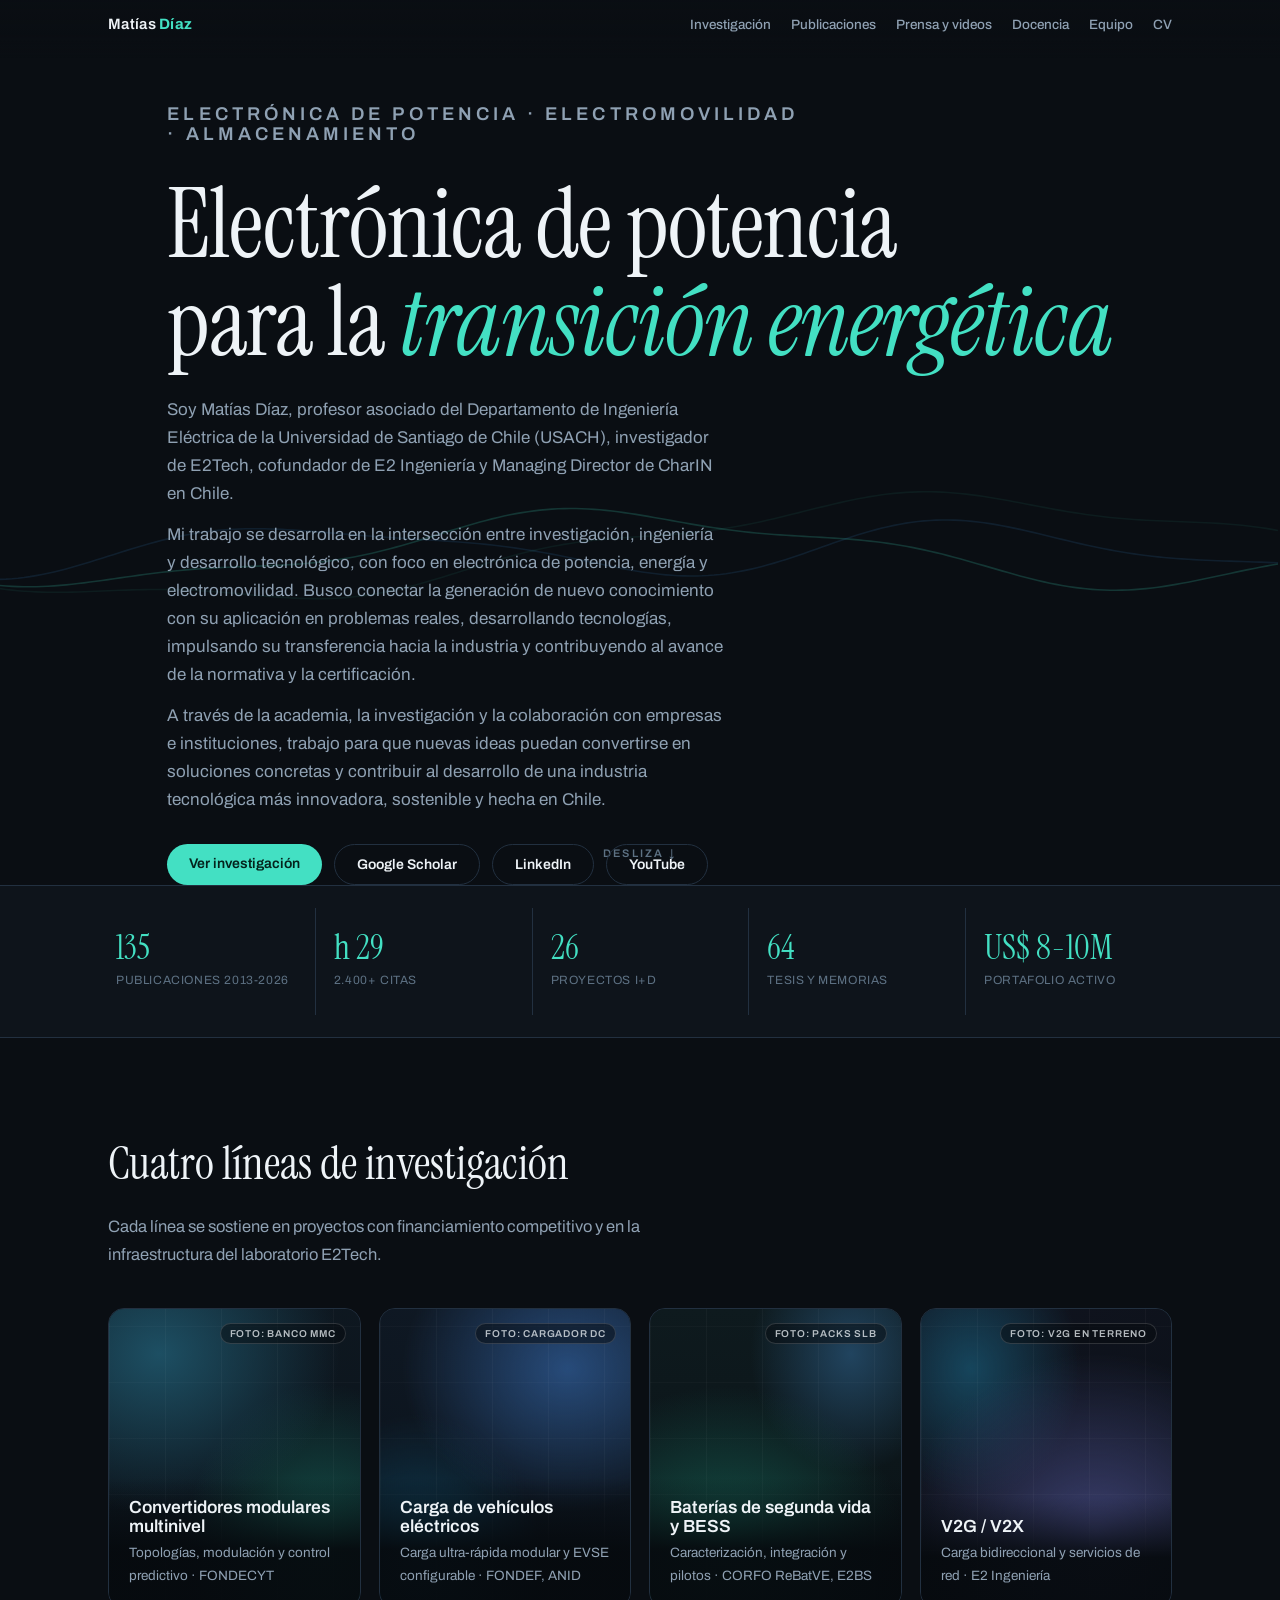
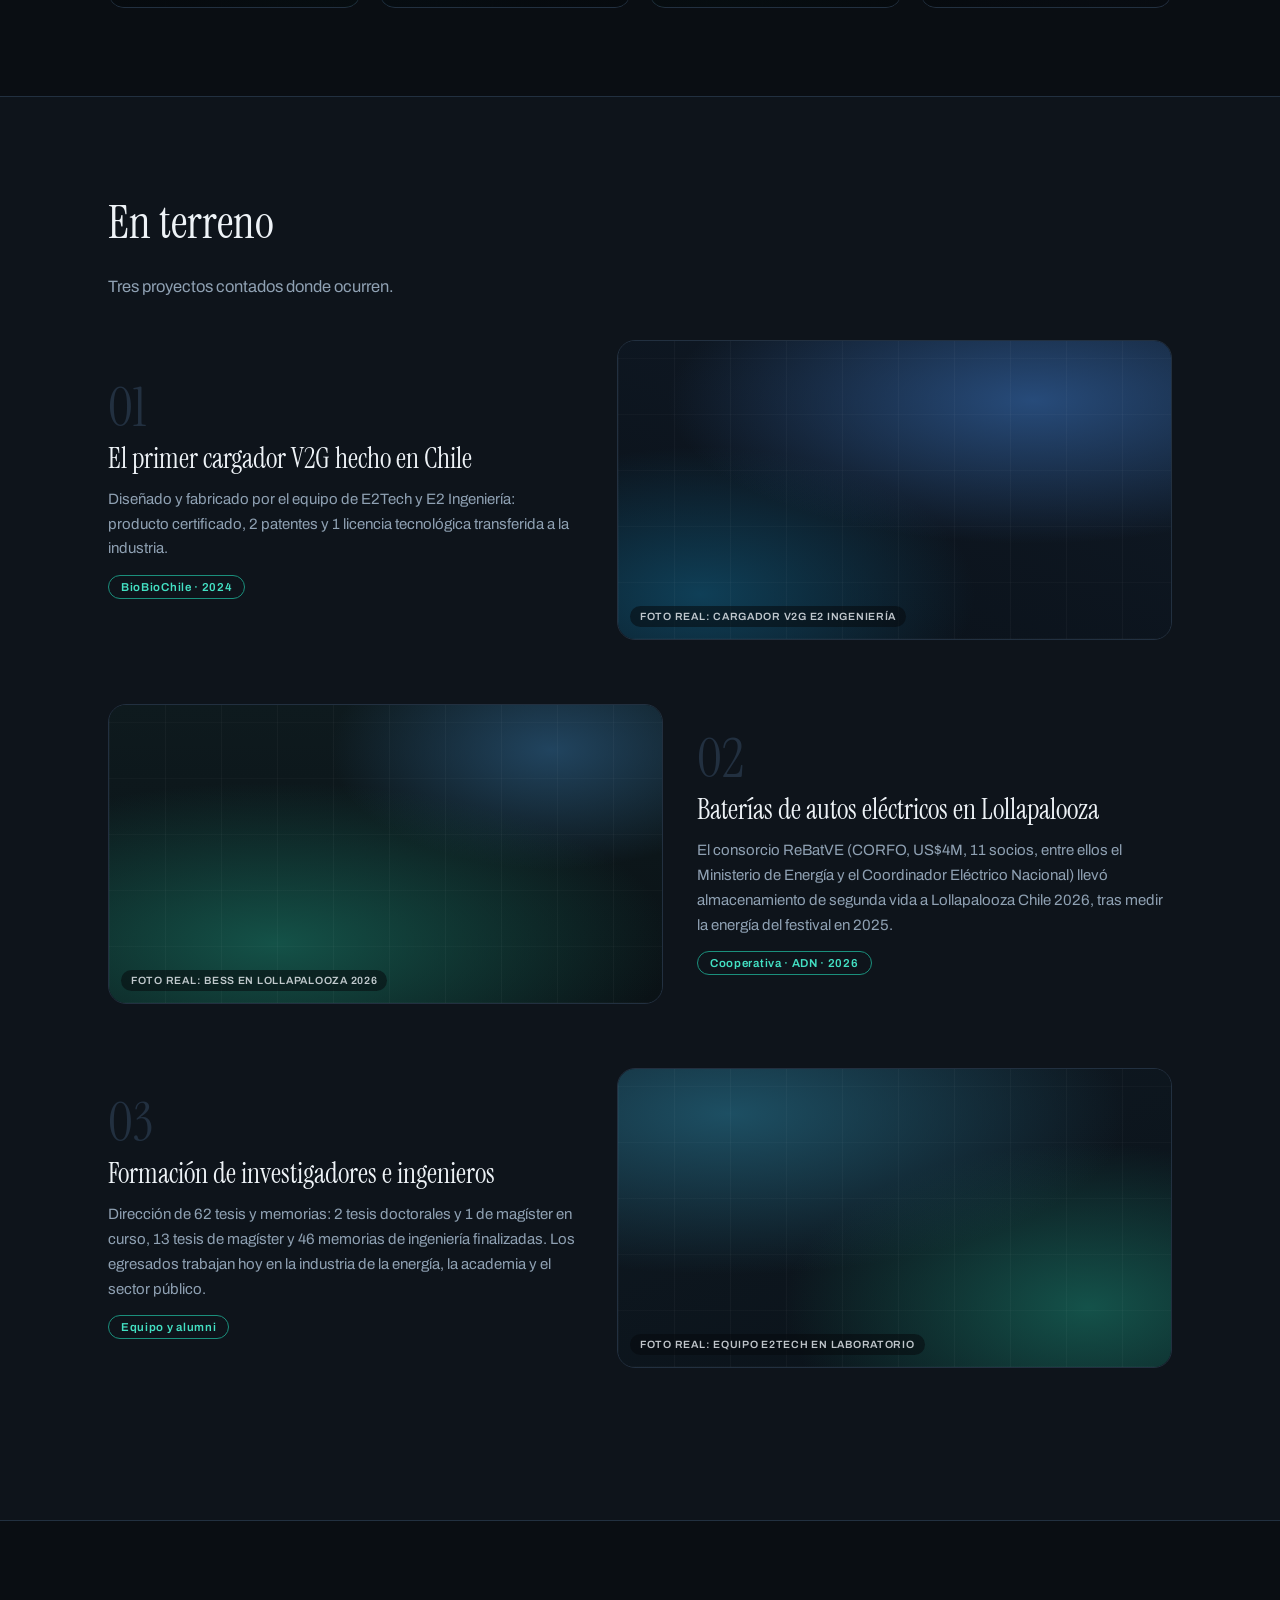
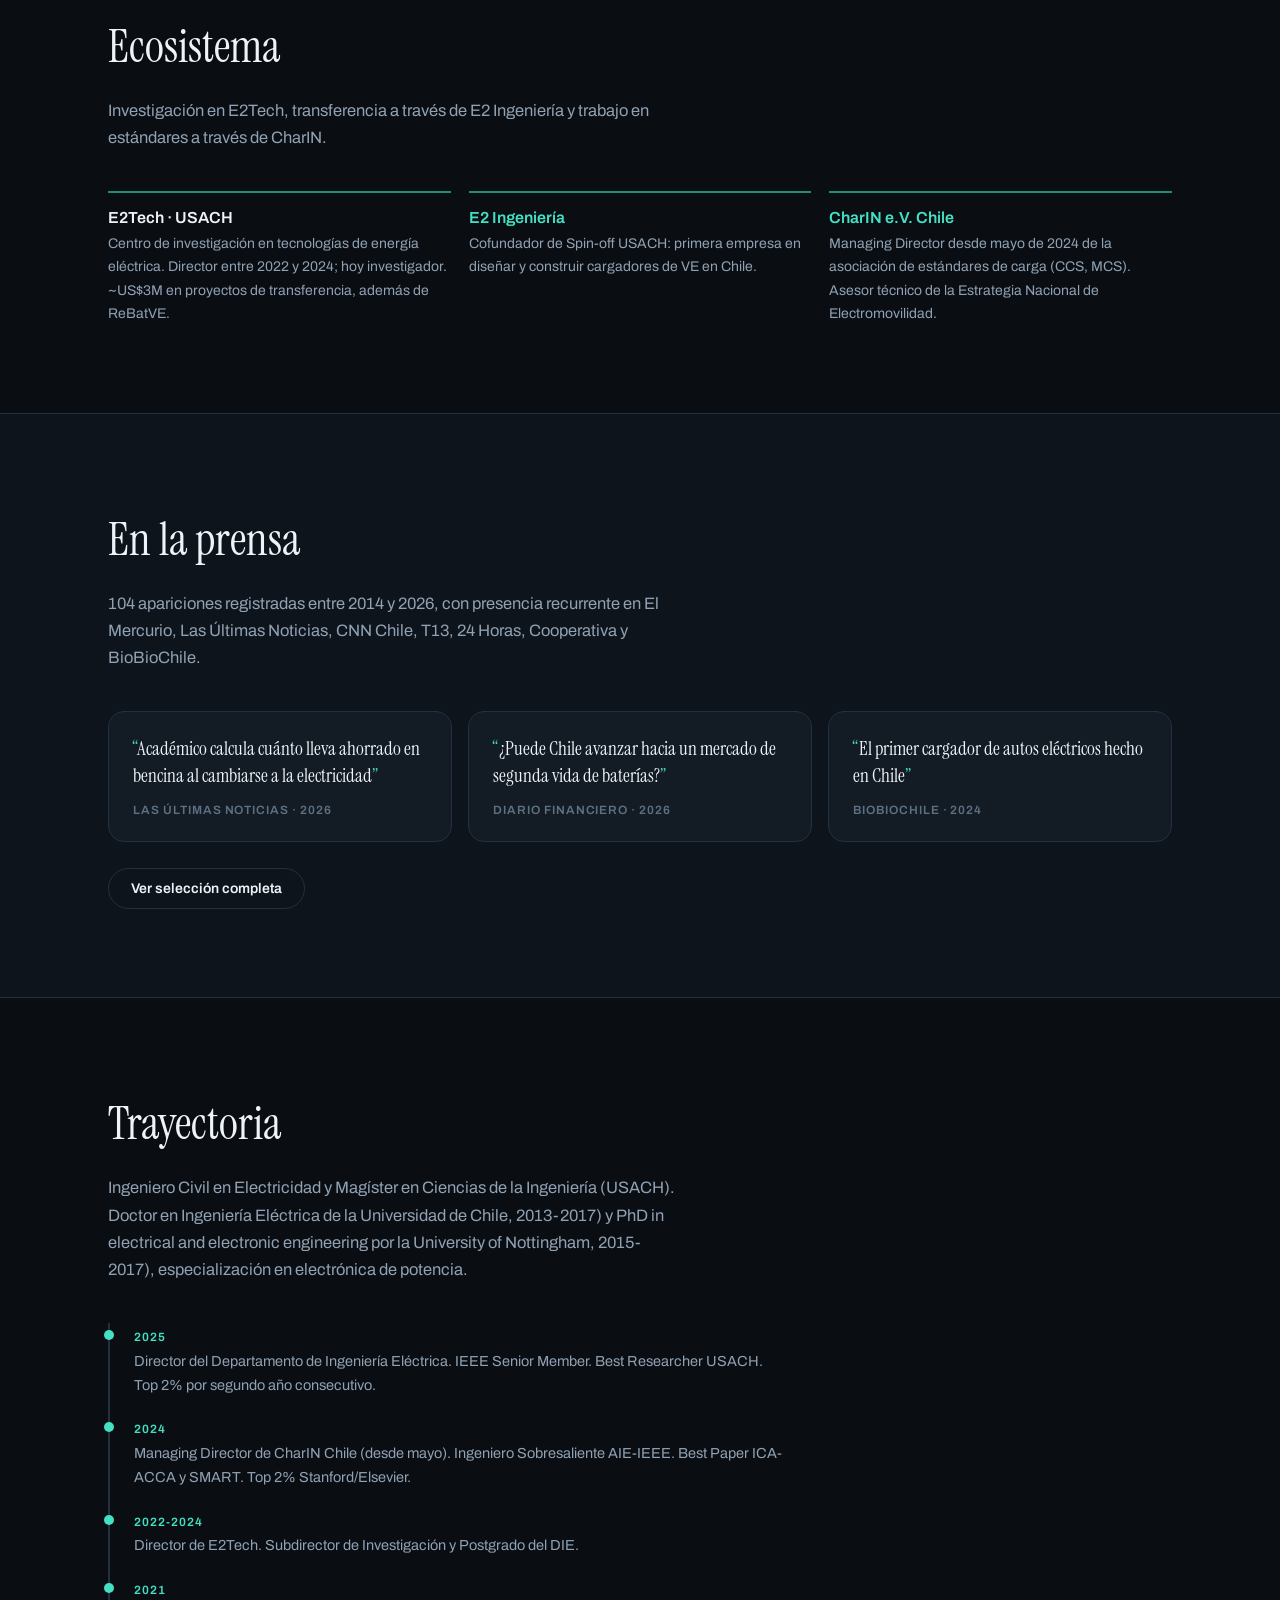
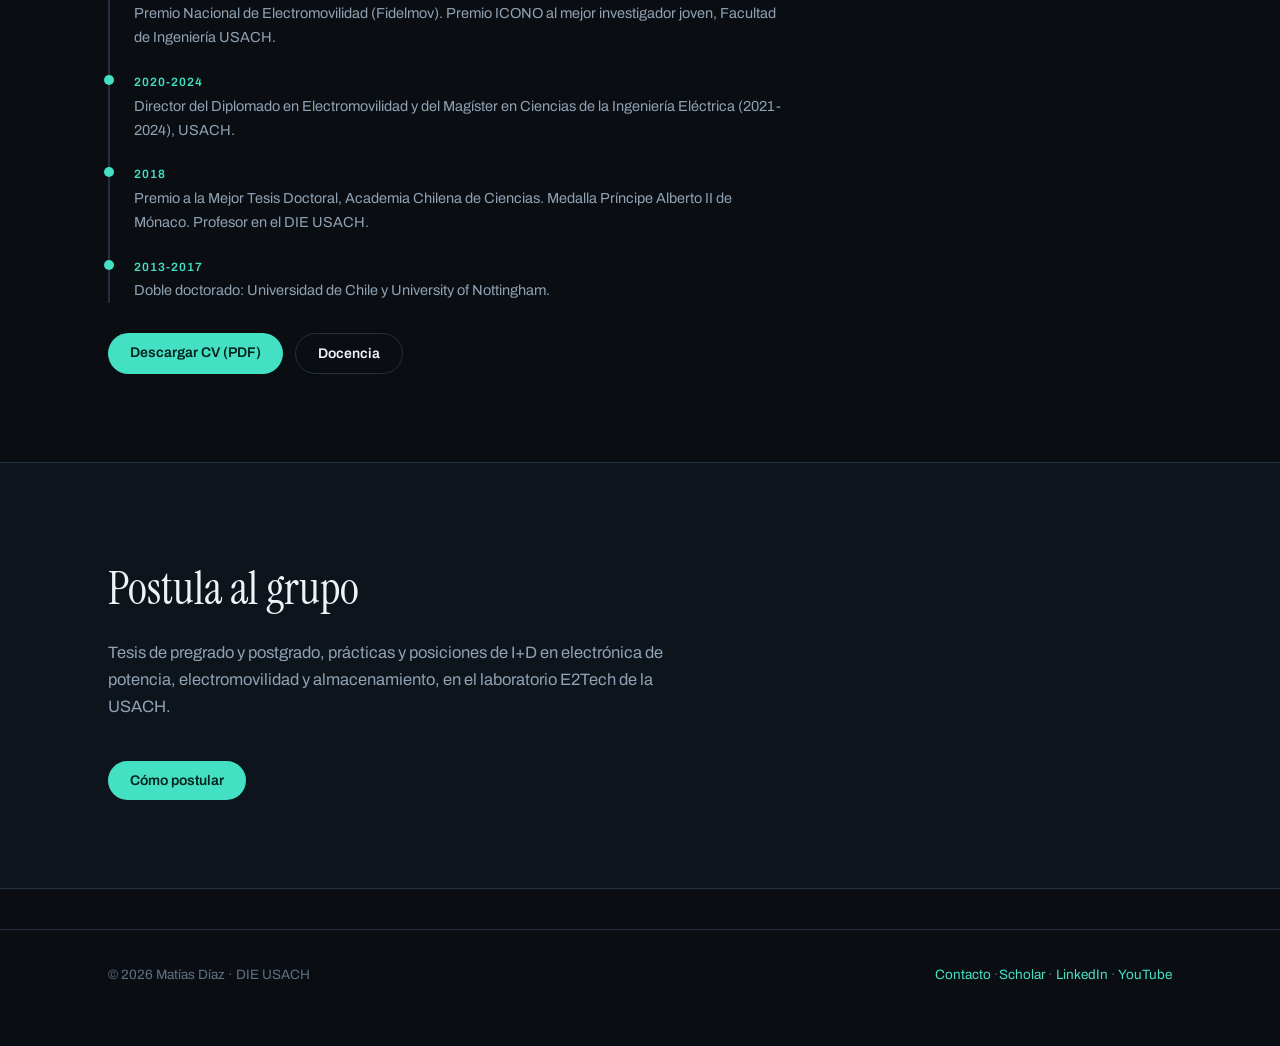
==== index.html @ 5a8a9249 "Prensa: Día Mundial del Vehículo Eléctrico 2026 (LUN y Diario Financiero) - Nuevos PDFs y portadas: " ====
<!DOCTYPE html>
<html lang="es">
<head>
<meta charset="utf-8">
<meta name="viewport" content="width=device-width, initial-scale=1">
<title>Matías Díaz · Electrónica de potencia y electromovilidad</title>
<meta name="description" content="Matías Díaz, Profesor Asociado DIE USACH. Convertidores modulares multinivel, carga de vehículos eléctricos, baterías de segunda vida y V2G. Cofundador de E2 Ingeniería y Managing Director de CharIN Chile.">
<link rel="stylesheet" href="https://fonts.googleapis.com/css2?family=Instrument+Serif:ital@0;1&family=Archivo:wght@400;500;600;700&display=swap">
<link rel="stylesheet" href="assets/site.css">
</head>
<body>

<nav><div class="wrap">
  <a class="logo" href="index.html">Matías <b>Díaz</b></a>
  <a href="investigacion.html">Investigación</a>
  <a href="publicaciones.html">Publicaciones</a>
  <a href="prensa.html">Prensa y videos</a>
  <a href="docencia.html">Docencia</a>
  <a href="equipo.html">Equipo</a>
  <a href="cv.html">CV</a>
</div></nav>

<header class="hero">
  <canvas id="wave"></canvas>
  <div class="wrap">
    <p class="kick">Electrónica de potencia · Electromovilidad · Almacenamiento</p>
    <h1>Electrónica de potencia<br>para la <em>transición energética</em></h1>
    <div class="intro">
      <p>Soy Matías Díaz, profesor asociado del Departamento de Ingeniería Eléctrica de la Universidad de Santiago de Chile (USACH), investigador de E2Tech, cofundador de E2 Ingeniería y Managing Director de CharIN en Chile.</p>
      <p>Mi trabajo se desarrolla en la intersección entre investigación, ingeniería y desarrollo tecnológico, con foco en electrónica de potencia, energía y electromovilidad. Busco conectar la generación de nuevo conocimiento con su aplicación en problemas reales, desarrollando tecnologías, impulsando su transferencia hacia la industria y contribuyendo al avance de la normativa y la certificación.</p>
      <p>A través de la academia, la investigación y la colaboración con empresas e instituciones, trabajo para que nuevas ideas puedan convertirse en soluciones concretas y contribuir al desarrollo de una industria tecnológica más innovadora, sostenible y hecha en Chile.</p>
    </div>
    <div class="cta">
      <a class="p" href="investigacion.html">Ver investigación</a>
      <a class="g" href="https://scholar.google.com/citations?user=-43YaJIAAAAJ" target="_blank" rel="noopener">Google Scholar</a>
      <a class="g" href="https://www.linkedin.com/in/mat%C3%ADas-d%C3%ADaz-76213b17/" target="_blank" rel="noopener">LinkedIn</a>
      <a class="g" href="https://www.youtube.com/@matiasdiazd7977" target="_blank" rel="noopener">YouTube</a>
    </div>
  </div>
  <span class="scrollcue">Desliza ↓</span>
</header>

<div class="ticker"><div class="wrap">
  <div><b>135</b><span>Publicaciones 2013-2026</span></div>
  <div><b>h 29</b><span>2.400+ citas</span></div>
  <div><b>26</b><span>Proyectos I+D</span></div>
  <div><b>64</b><span>Tesis y memorias</span></div>
  <div><b>US$ 8-10M</b><span>Portafolio activo</span></div>
</div></div>

<section><div class="wrap">
  <div class="head reveal"><h2>Cuatro líneas de investigación</h2>
  <p>Cada línea se sostiene en proyectos con financiamiento competitivo y en la infraestructura del laboratorio E2Tech.</p></div>
  <div class="vgrid">
    <a class="vcard reveal" href="investigacion.html#mmc"><div class="img a"></div><span class="ph">Foto: banco MMC</span><div class="txt"><h3>Convertidores modulares multinivel</h3><p>Topologías, modulación y control predictivo · FONDECYT</p></div></a>
    <a class="vcard reveal" href="investigacion.html#carga"><div class="img b"></div><span class="ph">Foto: cargador DC</span><div class="txt"><h3>Carga de vehículos eléctricos</h3><p>Carga ultra-rápida modular y EVSE configurable · FONDEF, ANID</p></div></a>
    <a class="vcard reveal" href="investigacion.html#slb"><div class="img c"></div><span class="ph">Foto: packs SLB</span><div class="txt"><h3>Baterías de segunda vida y BESS</h3><p>Caracterización, integración y pilotos · CORFO ReBatVE, E2BS</p></div></a>
    <a class="vcard reveal" href="investigacion.html#v2g"><div class="img d"></div><span class="ph">Foto: V2G en terreno</span><div class="txt"><h3>V2G / V2X</h3><p>Carga bidireccional y servicios de red · E2 Ingeniería</p></div></a>
  </div>
</div></section>

<section class="alt"><div class="wrap">
  <div class="head reveal"><h2>En terreno</h2><p>Tres proyectos contados donde ocurren.</p></div>

  <div class="story reveal">
    <div class="photo"><div class="img b" style="position:absolute;inset:0"></div><span class="cap">Foto real: cargador V2G E2 Ingeniería</span></div>
    <div class="txt"><div class="n">01</div><h3>El primer cargador V2G hecho en Chile</h3>
    <p>Diseñado y fabricado por el equipo de E2Tech y E2 Ingeniería: producto certificado, 2 patentes y 1 licencia tecnológica transferida a la industria.</p>
    <span class="chip">BioBioChile · 2024</span></div>
  </div>

  <div class="story reveal">
    <div class="photo"><div class="img c" style="position:absolute;inset:0"></div><span class="cap">Foto real: BESS en Lollapalooza 2026</span></div>
    <div class="txt"><div class="n">02</div><h3>Baterías de autos eléctricos en Lollapalooza</h3>
    <p>El consorcio ReBatVE (CORFO, US$4M, 11 socios, entre ellos el Ministerio de Energía y el Coordinador Eléctrico Nacional) llevó almacenamiento de segunda vida a Lollapalooza Chile 2026, tras medir la energía del festival en 2025.</p>
    <span class="chip">Cooperativa · ADN · 2026</span></div>
  </div>

  <div class="story reveal">
    <div class="photo"><div class="img a" style="position:absolute;inset:0"></div><span class="cap">Foto real: equipo E2Tech en laboratorio</span></div>
    <div class="txt"><div class="n">03</div><h3>Formación de investigadores e ingenieros</h3>
    <p>Dirección de 62 tesis y memorias: 2 tesis doctorales y 1 de magíster en curso, 13 tesis de magíster y 46 memorias de ingeniería finalizadas. Los egresados trabajan hoy en la industria de la energía, la academia y el sector público.</p>
    <span class="chip">Equipo y alumni</span></div>
  </div>
</div></section>

<section><div class="wrap">
  <div class="head reveal"><h2>Ecosistema</h2>
  <p>Investigación en E2Tech, transferencia a través de E2 Ingeniería y trabajo en estándares a través de CharIN.</p></div>
  <div class="eco reveal">
    <div><h3>E2Tech · USACH</h3><p>Centro de investigación en tecnologías de energía eléctrica. Director entre 2022 y 2024; hoy investigador. ~US$3M en proyectos de transferencia, además de ReBatVE.</p></div>
    <div><h3><a href="https://e2ingenieria.cl/" target="_blank" rel="noopener">E2 Ingeniería</a></h3><p>Cofundador de Spin-off USACH: primera empresa en diseñar y construir cargadores de VE en Chile.</p></div>
    <div><h3><a href="http://charin.global/latam/" target="_blank" rel="noopener">CharIN e.V. Chile</a></h3><p>Managing Director desde mayo de 2024 de la asociación de estándares de carga (CCS, MCS). Asesor técnico de la Estrategia Nacional de Electromovilidad.</p></div>
  </div>
</div></section>

<section class="alt"><div class="wrap">
  <div class="head reveal"><h2>En la prensa</h2><p>104 apariciones registradas entre 2014 y 2026, con presencia recurrente en El Mercurio, Las Últimas Noticias, CNN Chile, T13, 24 Horas, Cooperativa y BioBioChile.</p></div>
  <div class="quotes reveal">
    <a class="q" href="assets/prensa/lun-ahorro-bencina-2026.pdf" target="_blank" rel="noopener"><p>Académico calcula cuánto lleva ahorrado en bencina al cambiarse a la electricidad</p><span>Las Últimas Noticias · 2026</span></a>
    <a class="q" href="assets/prensa/df-segunda-vida-baterias-2026.pdf" target="_blank" rel="noopener"><p>¿Puede Chile avanzar hacia un mercado de segunda vida de baterías?</p><span>Diario Financiero · 2026</span></a>
    <a class="q" href="https://www.biobiochile.cl/especial/aqui-tierra/noticias/2024/10/29/ingenieros-del-e2tech-de-la-usach-desarrollan-el-primer-cargador-de-autos-electricos-hecho-en-chile.shtml" target="_blank" rel="noopener"><p>El primer cargador de autos eléctricos hecho en Chile</p><span>BioBioChile · 2024</span></a>
  </div>
  <div class="cta reveal" style="margin-top:26px"><a class="g" href="prensa.html">Ver selección completa</a></div>
</div></section>

<section><div class="wrap">
  <div class="head reveal"><h2>Trayectoria</h2>
  <p>Ingeniero Civil en Electricidad y Magíster en Ciencias de la Ingeniería (USACH). Doctor en Ingeniería Eléctrica de la Universidad de Chile, 2013-2017) y PhD in electrical and electronic engineering por la University of Nottingham, 2015-2017), especialización en electrónica de potencia.</p></div>
  <div class="tl reveal">
    <div><time>2025</time><p>Director del Departamento de Ingeniería Eléctrica. IEEE Senior Member. Best Researcher USACH. Top 2% por segundo año consecutivo.</p></div>
    <div><time>2024</time><p>Managing Director de CharIN Chile (desde mayo). Ingeniero Sobresaliente AIE-IEEE. Best Paper ICA-ACCA y SMART. Top 2% Stanford/Elsevier.</p></div>
    <div><time>2022-2024</time><p>Director de E2Tech. Subdirector de Investigación y Postgrado del DIE.</p></div>
    <div><time>2021</time><p>Premio Nacional de Electromovilidad (Fidelmov). Premio ICONO al mejor investigador joven, Facultad de Ingeniería USACH.</p></div>
    <div><time>2020-2024</time><p>Director del Diplomado en Electromovilidad y del Magíster en Ciencias de la Ingeniería Eléctrica (2021-2024), USACH.</p></div>
    <div><time>2018</time><p>Premio a la Mejor Tesis Doctoral, Academia Chilena de Ciencias. Medalla Príncipe Alberto II de Mónaco. Profesor en el DIE USACH.</p></div>
    <div><time>2013-2017</time><p>Doble doctorado: Universidad de Chile y University of Nottingham.</p></div>
  </div>
  <div class="cta reveal" style="margin-top:30px"><a class="p" href="assets/cv/CV_Matias_Diaz_2026.pdf" download>Descargar CV (PDF)</a><a class="g" href="docencia.html">Docencia</a></div>
</div></section>

<section class="alt"><div class="wrap">
  <div class="head reveal"><h2>Postula al grupo</h2>
  <p>Tesis de pregrado y postgrado, prácticas y posiciones de I+D en electrónica de potencia, electromovilidad y almacenamiento, en el laboratorio E2Tech de la USACH.</p></div>
  <div class="cta reveal"><a class="p" href="postula.html">Cómo postular</a></div>
</div></section>

<footer><div class="wrap">
  <span>© 2026 Matías Díaz · DIE USACH</span>
  <span><a href="https://www.linkedin.com/in/mat%C3%ADas-d%C3%ADaz-76213b17/" target="_blank" rel="noopener">Contacto</a> ·<a href="https://scholar.google.com/citations?user=-43YaJIAAAAJ" target="_blank" rel="noopener">Scholar</a> · <a href="https://www.linkedin.com/in/mat%C3%ADas-d%C3%ADaz-76213b17/" target="_blank" rel="noopener">LinkedIn</a> · <a href="https://www.youtube.com/@matiasdiazd7977" target="_blank" rel="noopener">YouTube</a></span>
</div></footer>

<script src="assets/site.js"></script>
</body>
</html>
---- assets/site.css ----
/* matiasdiaz.cl · tema único: noche eléctrica */
:root{
  --bg:#0a0e13; --bg2:#0e141b; --panel:#131b24; --line:#223040;
  --ink:#eef3f7; --muted:#8fa1b3; --dim:#5d7183;
  --volt:#43e0c3; --volt-deep:#1b8f7c; --blue:#3d8fd6; --amber:#e8c15a;
}
*{box-sizing:border-box;margin:0}
html{scroll-behavior:smooth}
body{background:var(--bg);color:var(--ink);font:16px/1.65 "Archivo",system-ui,sans-serif}
a{color:var(--volt);text-decoration:none} a:hover{text-decoration:underline}
h1,h2{font-family:"Instrument Serif",Georgia,serif;font-weight:400;text-wrap:balance}
.wrap{max-width:1120px;margin:0 auto;padding:0 28px}

nav{position:fixed;top:0;left:0;right:0;z-index:80;background:linear-gradient(rgba(10,14,19,.94),rgba(10,14,19,.78) 70%,transparent);padding:16px 0 26px}
nav .wrap{display:flex;align-items:center;gap:20px;flex-wrap:wrap}
nav .logo{font:600 15px "Archivo",sans-serif;letter-spacing:.02em;color:var(--ink);margin-right:auto}
nav .logo b{color:var(--volt)}
nav a{color:var(--muted);font:500 13.5px "Archivo",sans-serif}
nav a:hover{color:var(--ink);text-decoration:none}
nav a.on{color:var(--volt)}
@media(max-width:820px){nav a:not(.logo){font-size:12.5px}}

.hero{min-height:92vh;display:flex;flex-direction:column;justify-content:center;position:relative;overflow:hidden;padding-top:80px}
.hero canvas{position:absolute;inset:0;width:100%;height:100%;opacity:.55}
.hero .wrap{position:relative;z-index:2}
.kick{font:600 12px "Archivo",sans-serif;letter-spacing:.22em;text-transform:uppercase;color:var(--volt);margin-bottom:18px}
.hero h1{font-size:clamp(44px,8vw,96px);line-height:1.02;letter-spacing:-.01em}
.hero h1 em{font-style:italic;color:var(--volt)}
.hero p{max-width:58ch;color:var(--muted);font-size:clamp(16px,2vw,18.5px);margin:24px 0 32px}
.hero .intro{display:grid;gap:13px;margin:24px 0 30px;max-width:62ch}
.hero .intro p{margin:0;font-size:clamp(15px,1.8vw,17px)}
.scrollcue{position:absolute;bottom:26px;left:50%;transform:translateX(-50%);color:var(--dim);font:600 11px "Archivo",sans-serif;letter-spacing:.2em;text-transform:uppercase}

.pagehead{padding:150px 0 10px}
.pagehead h1{font-size:clamp(36px,5.5vw,58px)}
.pagehead p{color:var(--muted);margin-top:12px;font-size:16.5px;max-width:66ch}

.cta{display:flex;gap:12px;flex-wrap:wrap}
.cta a{font:600 14px "Archivo",sans-serif;padding:12px 22px;border-radius:999px}
.cta .p{background:var(--volt);color:#04231c}.cta .p:hover{filter:brightness(1.1);text-decoration:none}
.cta .g{border:1px solid var(--line);color:var(--ink)}.cta .g:hover{border-color:var(--volt);text-decoration:none}

.ticker{border-top:1px solid var(--line);border-bottom:1px solid var(--line);background:var(--bg2)}
.ticker .wrap{display:flex;flex-wrap:wrap}
.ticker div{flex:1 1 160px;padding:22px 18px;border-left:1px solid var(--line)}
.ticker div:first-child{border-left:0}
.ticker b{display:block;font:400 34px/1.05 "Instrument Serif",serif;color:var(--volt);font-variant-numeric:tabular-nums}
.ticker span{color:var(--dim);font-size:12px;letter-spacing:.05em;text-transform:uppercase}

section{padding:88px 0}
.alt{background:var(--bg2);border-top:1px solid var(--line);border-bottom:1px solid var(--line)}
.head{margin-bottom:40px;max-width:72ch}
.head h2{font-size:clamp(30px,4.5vw,46px)}
.head p{color:var(--muted);margin-top:12px;font-size:16.5px;max-width:64ch}

.vgrid{display:grid;grid-template-columns:repeat(auto-fit,minmax(250px,1fr));gap:18px}
.vcard{position:relative;border-radius:16px;overflow:hidden;min-height:300px;display:flex;align-items:flex-end;border:1px solid var(--line);background:var(--panel);color:var(--ink)}
a.vcard{text-decoration:none} a.vcard:hover{border-color:var(--volt-deep);text-decoration:none}
.vcard .img{position:absolute;inset:0}
.vcard .txt{position:relative;z-index:2;padding:20px;width:100%;background:linear-gradient(transparent,rgba(6,10,14,.94) 55%)}
.vcard h3{font:600 17.5px "Archivo",sans-serif;margin-bottom:6px}
.vcard p{color:var(--muted);font-size:13.5px}
.vcard .ph{position:absolute;top:14px;right:14px;z-index:2;font:600 10px "Archivo",sans-serif;letter-spacing:.08em;text-transform:uppercase;color:rgba(238,243,247,.75);background:rgba(6,10,14,.5);border:1px solid rgba(255,255,255,.15);padding:4px 9px;border-radius:99px}
.img.a{background:radial-gradient(120% 90% at 20% 15%,#1d4f63,transparent 60%),radial-gradient(100% 100% at 85% 80%,#14524a,transparent 55%),linear-gradient(160deg,#0f1922,#0a1219)}
.img.b{background:radial-gradient(110% 80% at 75% 20%,#274b7a,transparent 60%),radial-gradient(90% 90% at 15% 85%,#0f3f57,transparent 55%),linear-gradient(200deg,#101a26,#0a1119)}
.img.c{background:radial-gradient(120% 90% at 30% 80%,#145248,transparent 60%),radial-gradient(80% 80% at 80% 15%,#21445f,transparent 50%),linear-gradient(180deg,#0e1a1e,#0a1216)}
.img.d{background:radial-gradient(130% 100% at 70% 75%,#3b3f6e,transparent 60%),radial-gradient(80% 80% at 20% 20%,#16455c,transparent 55%),linear-gradient(150deg,#10141f,#0a0f16)}
.img::after{content:"";position:absolute;inset:0;background:repeating-linear-gradient(90deg,rgba(255,255,255,.03) 0 1px,transparent 1px 56px),repeating-linear-gradient(0deg,rgba(255,255,255,.025) 0 1px,transparent 1px 56px)}

.story{display:flex;gap:34px;align-items:center;margin-bottom:64px;flex-wrap:wrap}
.story:nth-child(even){flex-direction:row-reverse}
.story .photo{flex:1 1 420px;min-height:300px;border-radius:18px;position:relative;overflow:hidden;border:1px solid var(--line)}
.story .photo .cap{position:absolute;bottom:12px;left:12px;font:600 10.5px "Archivo",sans-serif;letter-spacing:.07em;text-transform:uppercase;color:rgba(238,243,247,.8);background:rgba(6,10,14,.55);padding:5px 10px;border-radius:99px;z-index:2}
.story .txt{flex:1 1 340px}
.story .n{font:400 54px/1 "Instrument Serif",serif;color:var(--line)}
.story h3{font:400 28px/1.15 "Instrument Serif",serif;margin:8px 0 12px}
.story p{color:var(--muted);font-size:15px;max-width:52ch}
.story .chip{display:inline-block;margin-top:14px;font:600 11.5px "Archivo",sans-serif;letter-spacing:.06em;color:var(--volt);border:1px solid var(--volt-deep);border-radius:99px;padding:5px 12px}

.quotes{display:grid;grid-template-columns:repeat(auto-fit,minmax(270px,1fr));gap:16px}
.q{background:var(--panel);border:1px solid var(--line);border-radius:16px;padding:24px;color:var(--ink)}
a.q:hover{border-color:var(--volt-deep);text-decoration:none}
.q p{font:400 19px/1.4 "Instrument Serif",serif}
.q p::before{content:"“";color:var(--volt)}.q p::after{content:"”";color:var(--volt)}
.q span{display:block;margin-top:14px;color:var(--dim);font:600 12px "Archivo",sans-serif;letter-spacing:.08em;text-transform:uppercase}

.eco{display:grid;grid-template-columns:repeat(auto-fit,minmax(240px,1fr));gap:18px}
.eco>div{border-top:2px solid var(--volt-deep);padding-top:16px}
.eco h3{font:600 16px "Archivo",sans-serif;margin-bottom:6px}
.eco p{color:var(--muted);font-size:14px}

/* interior sobrio */
.pubyear{font:600 13px "Archivo",sans-serif;letter-spacing:.08em;color:var(--dim);border-bottom:1px solid var(--line);padding-bottom:6px;margin:26px 0 4px}
.pub{display:flex;gap:14px;padding:13px 0;border-bottom:1px solid var(--line)}
.pub .thumb{flex:none;width:62px;font:600 10px/1.3 "Archivo",sans-serif;color:var(--muted);background:var(--panel);border:1px solid var(--line);text-align:center;padding:8px 4px;height:fit-content;border-radius:6px;overflow-wrap:anywhere}
.pub div p{font-size:15px}
.pub em{font-style:italic;color:var(--muted)}
.pub .links{margin-top:6px;display:flex;gap:8px;flex-wrap:wrap}
.pub .links a,.pub .links span{font:600 10.5px "Archivo",sans-serif;border:1px solid var(--line);color:var(--muted);padding:2px 8px;border-radius:4px}
.pub .links a:hover{border-color:var(--volt);color:var(--volt);text-decoration:none}

.tl{border-left:2px solid var(--line);padding-left:24px;display:grid;gap:18px;max-width:680px}
.tl div{position:relative}
.tl div::before{content:"";position:absolute;left:-30px;top:7px;width:10px;height:10px;border-radius:50%;background:var(--volt)}
.tl time{font:600 12px "Archivo",sans-serif;color:var(--volt);letter-spacing:.08em}
.tl p{color:var(--muted);font-size:14.5px}

table{border-collapse:collapse;width:100%;font-size:14px}
th,td{text-align:left;padding:9px 12px;border-bottom:1px solid var(--line);vertical-align:top}
th{font:600 11px "Archivo",sans-serif;text-transform:uppercase;letter-spacing:.06em;color:var(--dim)}
td{color:var(--muted)} td b, td a{color:var(--ink)}
.scroll{overflow-x:auto}

/* videos */
.yt{position:relative;border-radius:16px;overflow:hidden;border:1px solid var(--line);background:var(--panel);aspect-ratio:16/9;cursor:pointer}
.yt img{width:100%;height:100%;object-fit:cover;display:block;opacity:.85}
.yt .play{position:absolute;inset:0;display:flex;align-items:center;justify-content:center}
.yt .play i{width:64px;height:44px;border-radius:12px;background:rgba(6,10,14,.72);border:1px solid rgba(255,255,255,.2);display:flex;align-items:center;justify-content:center;color:var(--volt);font-style:normal;font-size:20px}
.yt:hover .play i{background:rgba(27,143,124,.85);color:#04231c}
.yt iframe{position:absolute;inset:0;width:100%;height:100%;border:0}
.ytmeta{padding:12px 4px 0}
.ytmeta h3{font:600 15.5px "Archivo",sans-serif}
.ytmeta p{color:var(--dim);font-size:12.5px;margin-top:3px}

.note{border:1px dashed var(--line);border-radius:12px;padding:16px 20px;color:var(--dim);font-size:13.5px;max-width:78ch;margin-top:44px}
footer{border-top:1px solid var(--line);padding:34px 0 60px;color:var(--dim);font-size:13.5px;margin-top:40px}
footer .wrap{display:flex;justify-content:space-between;gap:16px;flex-wrap:wrap}
.reveal{opacity:0;transform:translateY(18px)}
.reveal.in{opacity:1;transform:none;transition:opacity .6s ease,transform .6s ease}
@media (prefers-reduced-motion:reduce){.reveal{opacity:1;transform:none}html{scroll-behavior:auto}}
a:focus-visible{outline:2px solid var(--volt);outline-offset:3px}
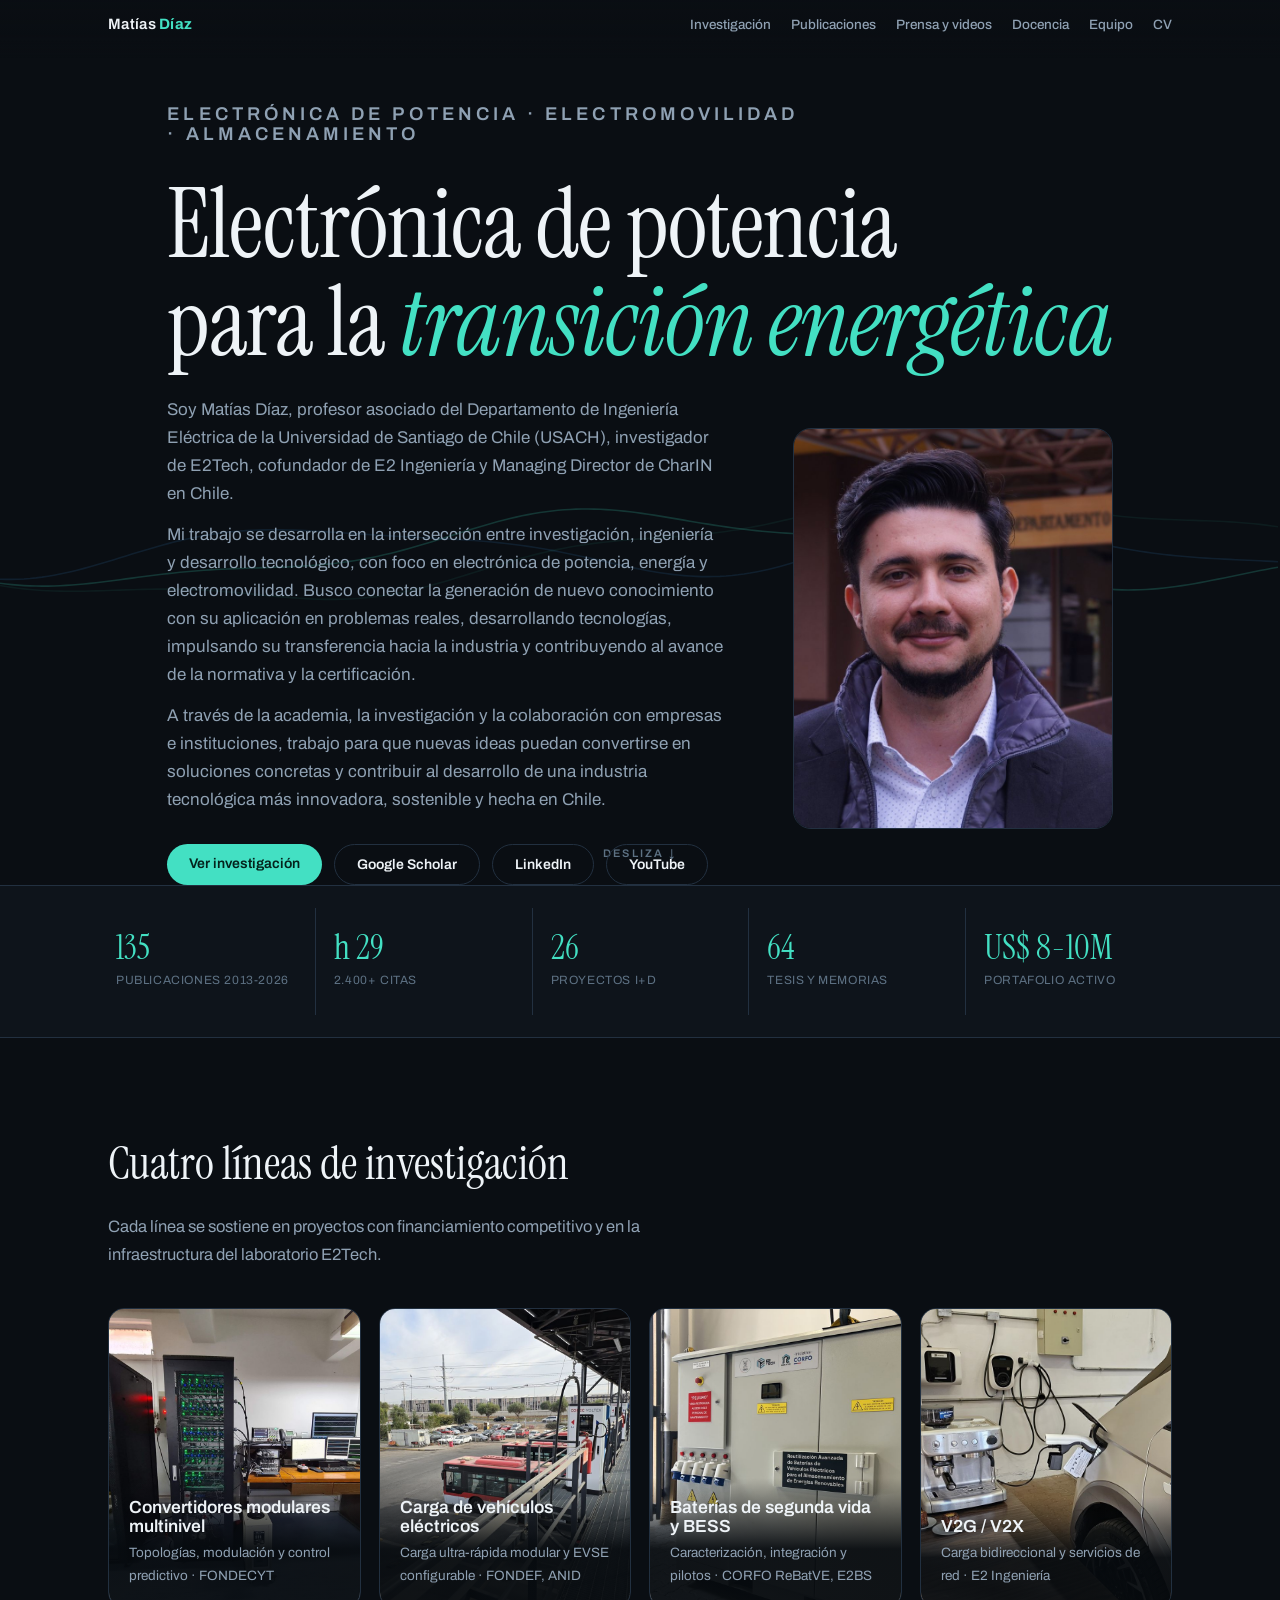
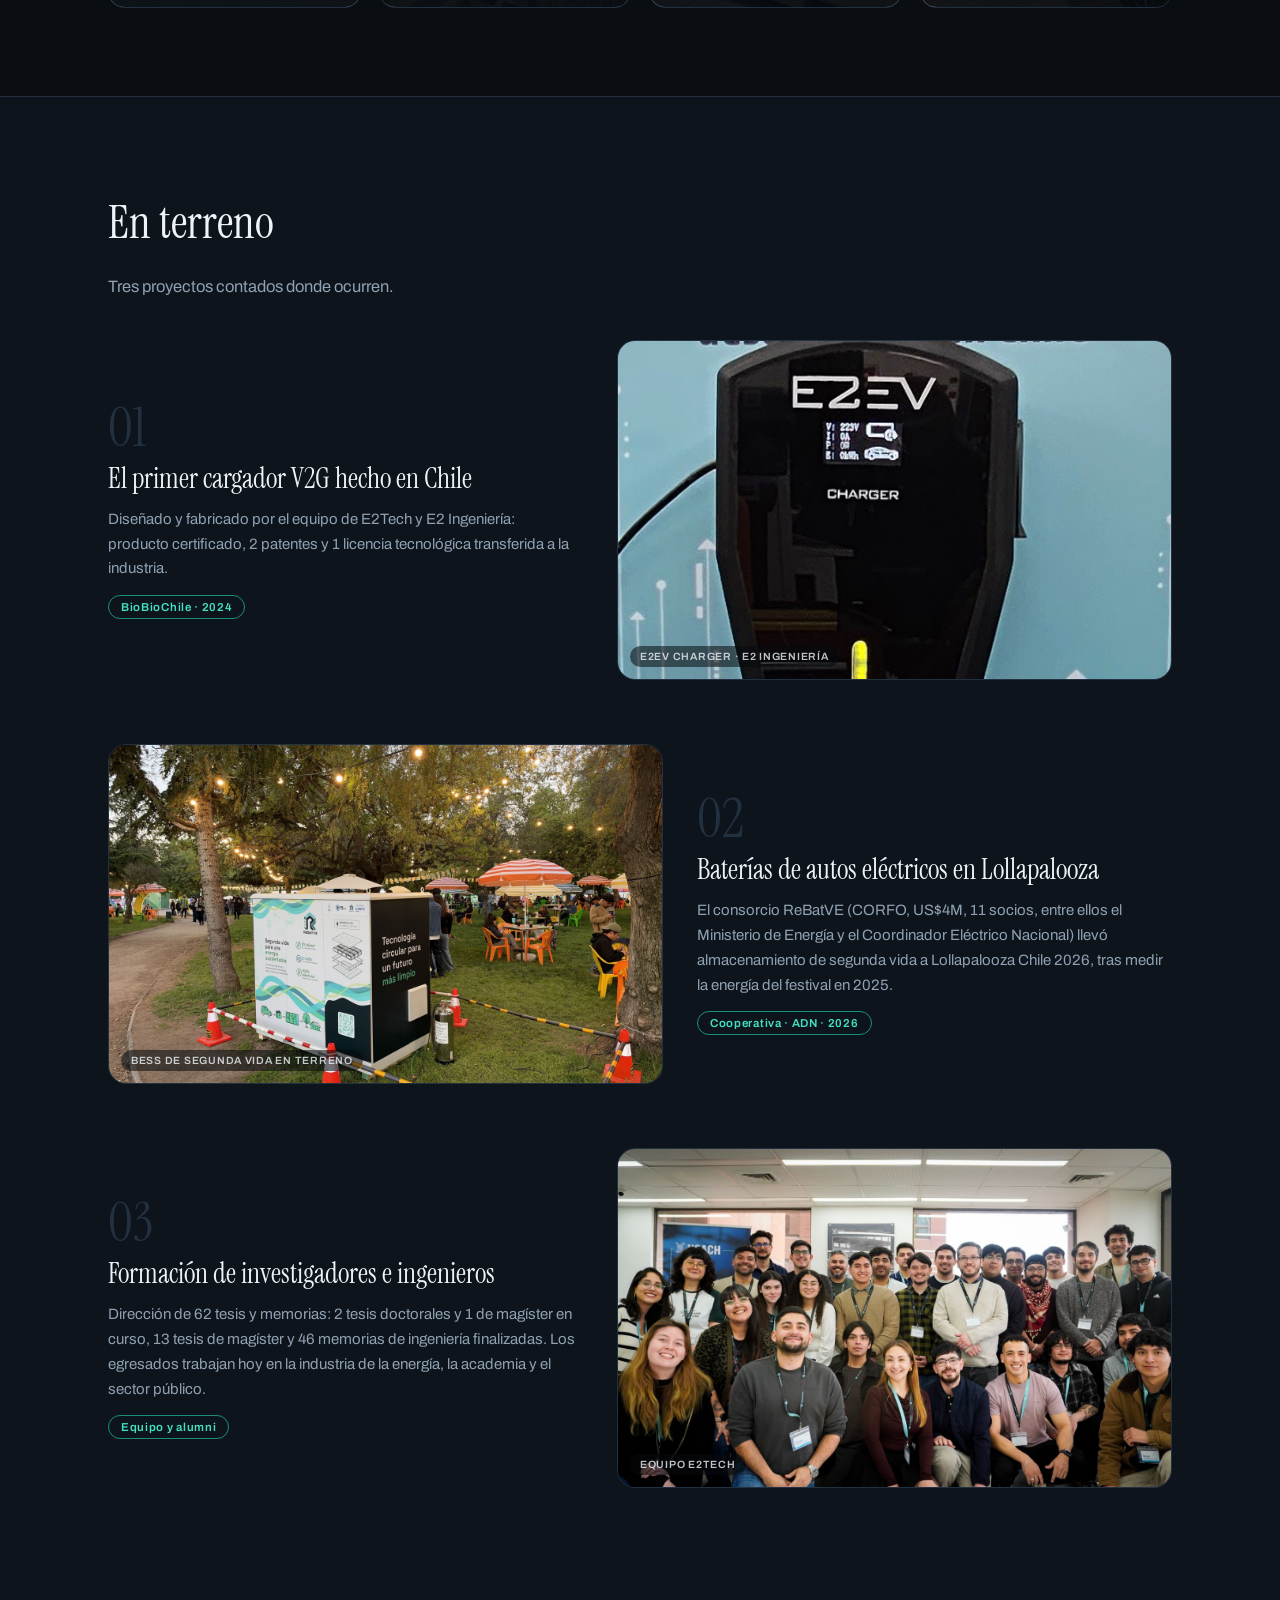
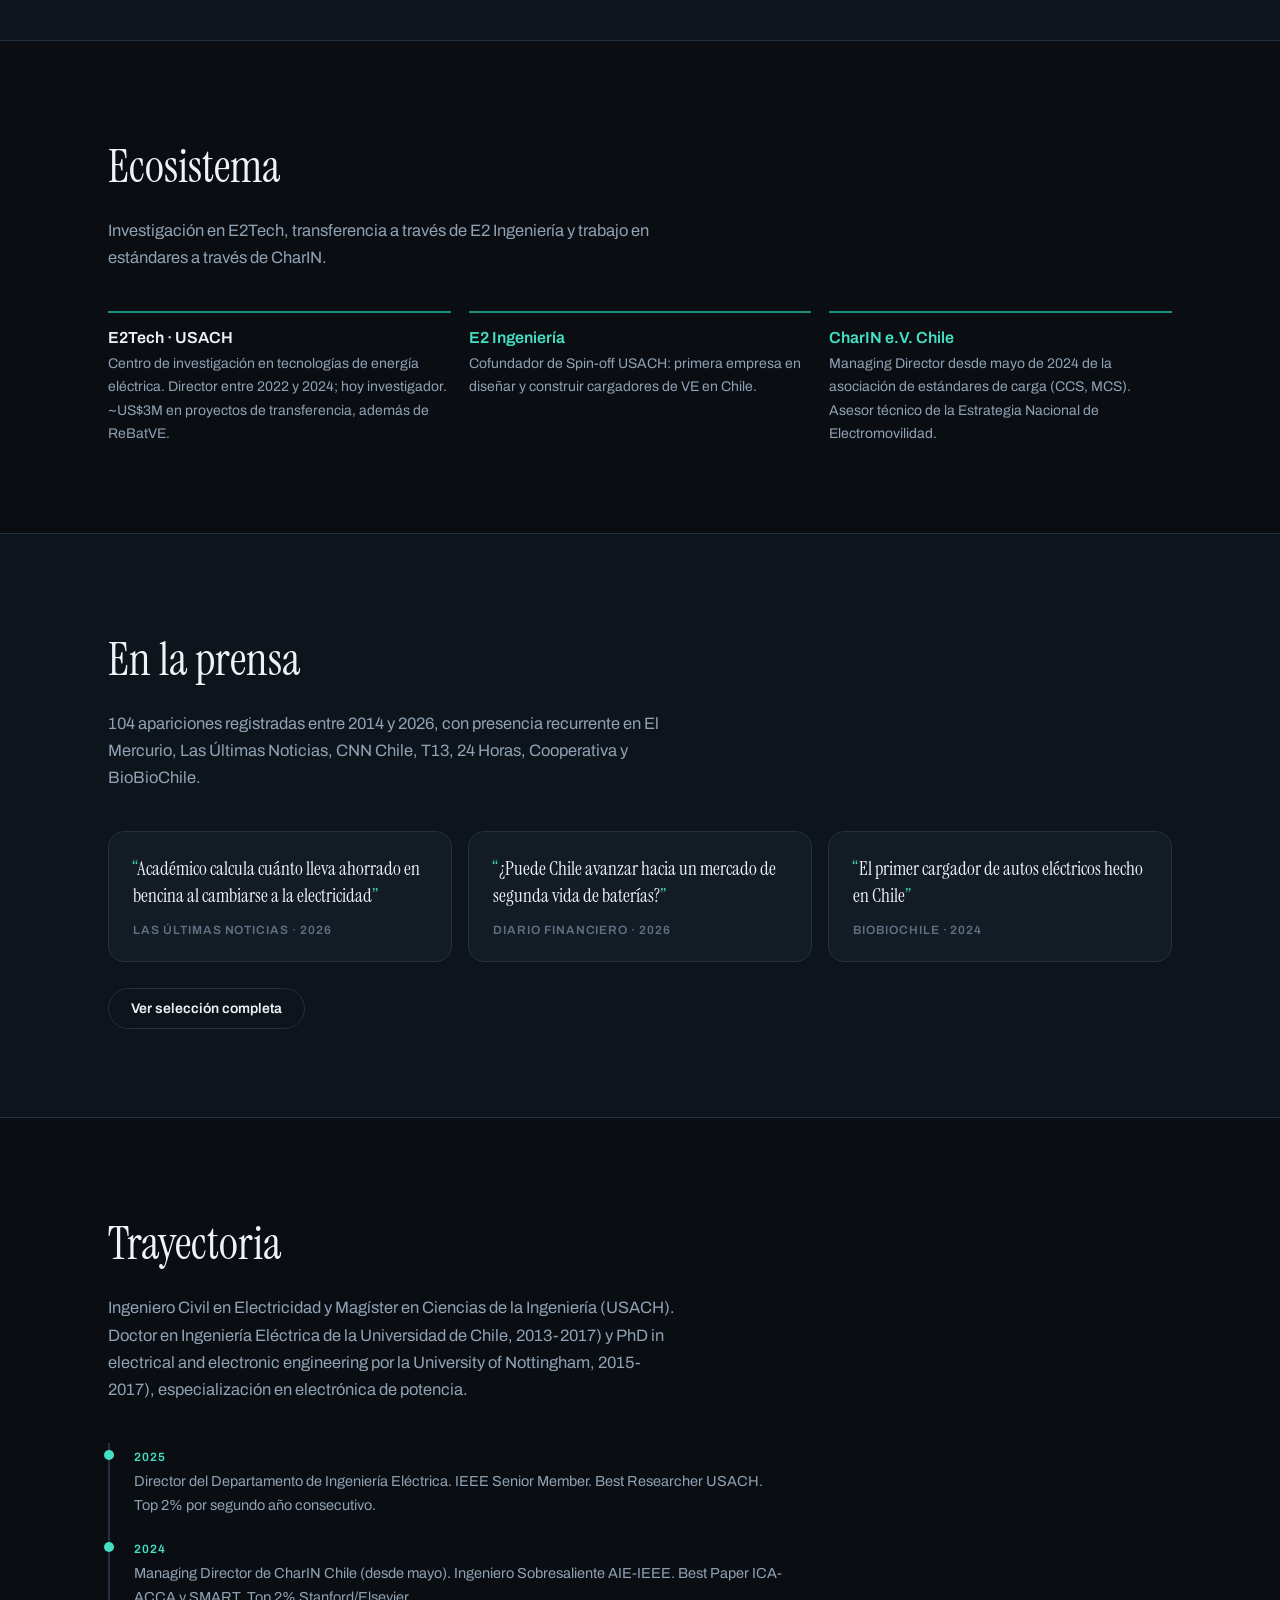
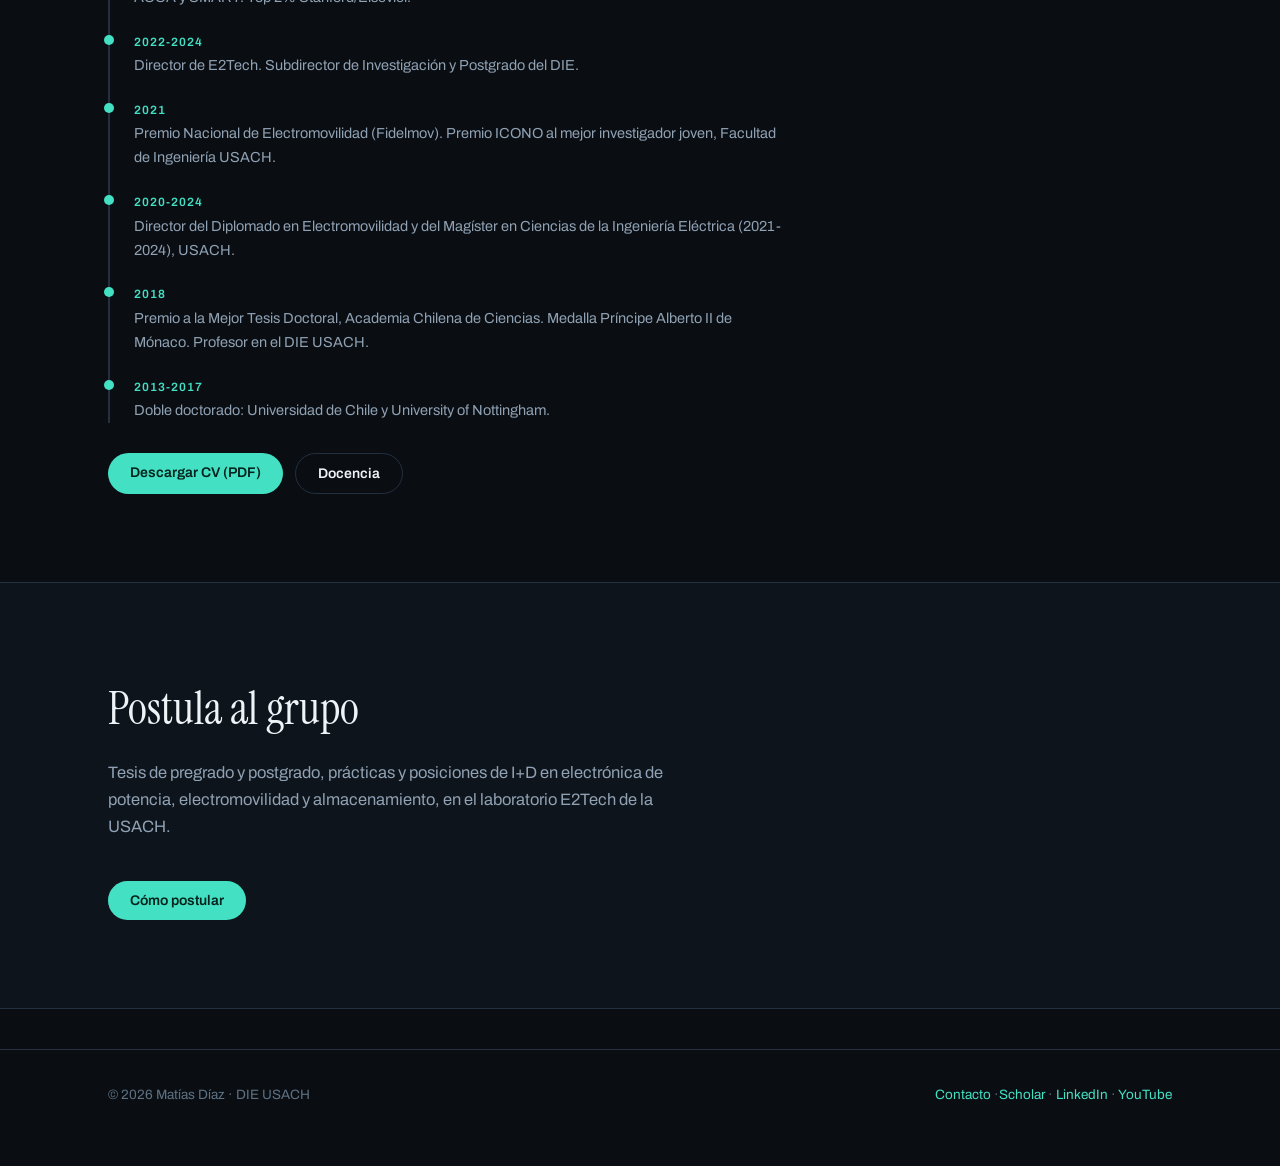
==== commit 89d128ca: "Fotos reales en portada y CV: líneas de investigación, En terreno y retrato" ====
--- a/index.html
+++ b/index.html
@@ -25,6 +25,7 @@
   <div class="wrap">
     <p class="kick">Electrónica de potencia · Electromovilidad · Almacenamiento</p>
     <h1>Electrónica de potencia<br>para la <em>transición energética</em></h1>
+    <div class="herobody"><div>
     <div class="intro">
       <p>Soy Matías Díaz, profesor asociado del Departamento de Ingeniería Eléctrica de la Universidad de Santiago de Chile (USACH), investigador de E2Tech, cofundador de E2 Ingeniería y Managing Director de CharIN en Chile.</p>
       <p>Mi trabajo se desarrolla en la intersección entre investigación, ingeniería y desarrollo tecnológico, con foco en electrónica de potencia, energía y electromovilidad. Busco conectar la generación de nuevo conocimiento con su aplicación en problemas reales, desarrollando tecnologías, impulsando su transferencia hacia la industria y contribuyendo al avance de la normativa y la certificación.</p>
@@ -36,6 +37,7 @@
       <a class="g" href="https://www.linkedin.com/in/mat%C3%ADas-d%C3%ADaz-76213b17/" target="_blank" rel="noopener">LinkedIn</a>
       <a class="g" href="https://www.youtube.com/@matiasdiazd7977" target="_blank" rel="noopener">YouTube</a>
     </div>
+    </div><img class="retrato" src="assets/fotos/matias-diaz.jpg" alt="Matías Díaz" width="720" height="900"></div>
   </div>
   <span class="scrollcue">Desliza ↓</span>
 </header>
@@ -52,10 +54,10 @@
   <div class="head reveal"><h2>Cuatro líneas de investigación</h2>
   <p>Cada línea se sostiene en proyectos con financiamiento competitivo y en la infraestructura del laboratorio E2Tech.</p></div>
   <div class="vgrid">
-    <a class="vcard reveal" href="investigacion.html#mmc"><div class="img a"></div><span class="ph">Foto: banco MMC</span><div class="txt"><h3>Convertidores modulares multinivel</h3><p>Topologías, modulación y control predictivo · FONDECYT</p></div></a>
-    <a class="vcard reveal" href="investigacion.html#carga"><div class="img b"></div><span class="ph">Foto: cargador DC</span><div class="txt"><h3>Carga de vehículos eléctricos</h3><p>Carga ultra-rápida modular y EVSE configurable · FONDEF, ANID</p></div></a>
-    <a class="vcard reveal" href="investigacion.html#slb"><div class="img c"></div><span class="ph">Foto: packs SLB</span><div class="txt"><h3>Baterías de segunda vida y BESS</h3><p>Caracterización, integración y pilotos · CORFO ReBatVE, E2BS</p></div></a>
-    <a class="vcard reveal" href="investigacion.html#v2g"><div class="img d"></div><span class="ph">Foto: V2G en terreno</span><div class="txt"><h3>V2G / V2X</h3><p>Carga bidireccional y servicios de red · E2 Ingeniería</p></div></a>
+    <a class="vcard reveal" href="investigacion.html#mmc"><div class="img foto" style="background-image:url(assets/fotos/mmc-setup-m3c.jpg);background-position:center"></div><div class="txt"><h3>Convertidores modulares multinivel</h3><p>Topologías, modulación y control predictivo · FONDECYT</p></div></a>
+    <a class="vcard reveal" href="investigacion.html#carga"><div class="img foto" style="background-image:url(assets/fotos/electroterminal.jpg);background-position:center"></div><div class="txt"><h3>Carga de vehículos eléctricos</h3><p>Carga ultra-rápida modular y EVSE configurable · FONDEF, ANID</p></div></a>
+    <a class="vcard reveal" href="investigacion.html#slb"><div class="img foto" style="background-image:url(assets/fotos/baterias-segunda-vida.jpg);background-position:center"></div><div class="txt"><h3>Baterías de segunda vida y BESS</h3><p>Caracterización, integración y pilotos · CORFO ReBatVE, E2BS</p></div></a>
+    <a class="vcard reveal" href="investigacion.html#v2g"><div class="img foto" style="background-image:url(assets/fotos/v2x-cafe.jpg);background-position:center"></div><div class="txt"><h3>V2G / V2X</h3><p>Carga bidireccional y servicios de red · E2 Ingeniería</p></div></a>
   </div>
 </div></section>
 
@@ -63,21 +65,21 @@
   <div class="head reveal"><h2>En terreno</h2><p>Tres proyectos contados donde ocurren.</p></div>
 
   <div class="story reveal">
-    <div class="photo"><div class="img b" style="position:absolute;inset:0"></div><span class="cap">Foto real: cargador V2G E2 Ingeniería</span></div>
+    <div class="photo"><div class="img foto" style="position:absolute;inset:0;background-image:url(assets/fotos/cargador-e2ev.jpg)"></div><span class="cap">E2EV Charger · E2 Ingeniería</span></div>
     <div class="txt"><div class="n">01</div><h3>El primer cargador V2G hecho en Chile</h3>
     <p>Diseñado y fabricado por el equipo de E2Tech y E2 Ingeniería: producto certificado, 2 patentes y 1 licencia tecnológica transferida a la industria.</p>
     <span class="chip">BioBioChile · 2024</span></div>
   </div>
 
   <div class="story reveal">
-    <div class="photo"><div class="img c" style="position:absolute;inset:0"></div><span class="cap">Foto real: BESS en Lollapalooza 2026</span></div>
+    <div class="photo"><div class="img foto" style="position:absolute;inset:0;background-image:url(assets/fotos/bess-segunda-vida.jpg)"></div><span class="cap">BESS de segunda vida en terreno</span></div>
     <div class="txt"><div class="n">02</div><h3>Baterías de autos eléctricos en Lollapalooza</h3>
     <p>El consorcio ReBatVE (CORFO, US$4M, 11 socios, entre ellos el Ministerio de Energía y el Coordinador Eléctrico Nacional) llevó almacenamiento de segunda vida a Lollapalooza Chile 2026, tras medir la energía del festival en 2025.</p>
     <span class="chip">Cooperativa · ADN · 2026</span></div>
   </div>
 
   <div class="story reveal">
-    <div class="photo"><div class="img a" style="position:absolute;inset:0"></div><span class="cap">Foto real: equipo E2Tech en laboratorio</span></div>
+    <div class="photo"><div class="img foto" style="position:absolute;inset:0;background-image:url(assets/fotos/equipo-e2tech.jpg)"></div><span class="cap">Equipo E2Tech</span></div>
     <div class="txt"><div class="n">03</div><h3>Formación de investigadores e ingenieros</h3>
     <p>Dirección de 62 tesis y memorias: 2 tesis doctorales y 1 de magíster en curso, 13 tesis de magíster y 46 memorias de ingeniería finalizadas. Los egresados trabajan hoy en la industria de la energía, la academia y el sector público.</p>
     <span class="chip">Equipo y alumni</span></div>
--- a/assets/site.css
+++ b/assets/site.css
@@ -129,3 +129,11 @@
 .reveal.in{opacity:1;transform:none;transition:opacity .6s ease,transform .6s ease}
 @media (prefers-reduced-motion:reduce){.reveal{opacity:1;transform:none}html{scroll-behavior:auto}}
 a:focus-visible{outline:2px solid var(--volt);outline-offset:3px}
+.vcard.res .txt{padding-top:44px;background:linear-gradient(transparent,rgba(6,10,14,.93) 34%)}
+.img.foto{background-size:cover;background-repeat:no-repeat;background-position:center}
+.img.foto::after{display:none}
+.story .photo{min-height:340px}
+.herobody{display:grid;grid-template-columns:minmax(0,1fr) minmax(220px,320px);gap:56px;align-items:center}
+.retrato{width:100%;height:auto;border-radius:18px;border:1px solid var(--line);display:block}
+.headfoto{display:block;width:100%;max-width:760px;height:auto;aspect-ratio:16/9;object-fit:cover;object-position:center 60%;border-radius:18px;border:1px solid var(--line);margin-top:28px}
+@media(max-width:820px){.herobody{grid-template-columns:1fr;gap:8px}.retrato{order:-1;max-width:190px;margin-top:20px}}
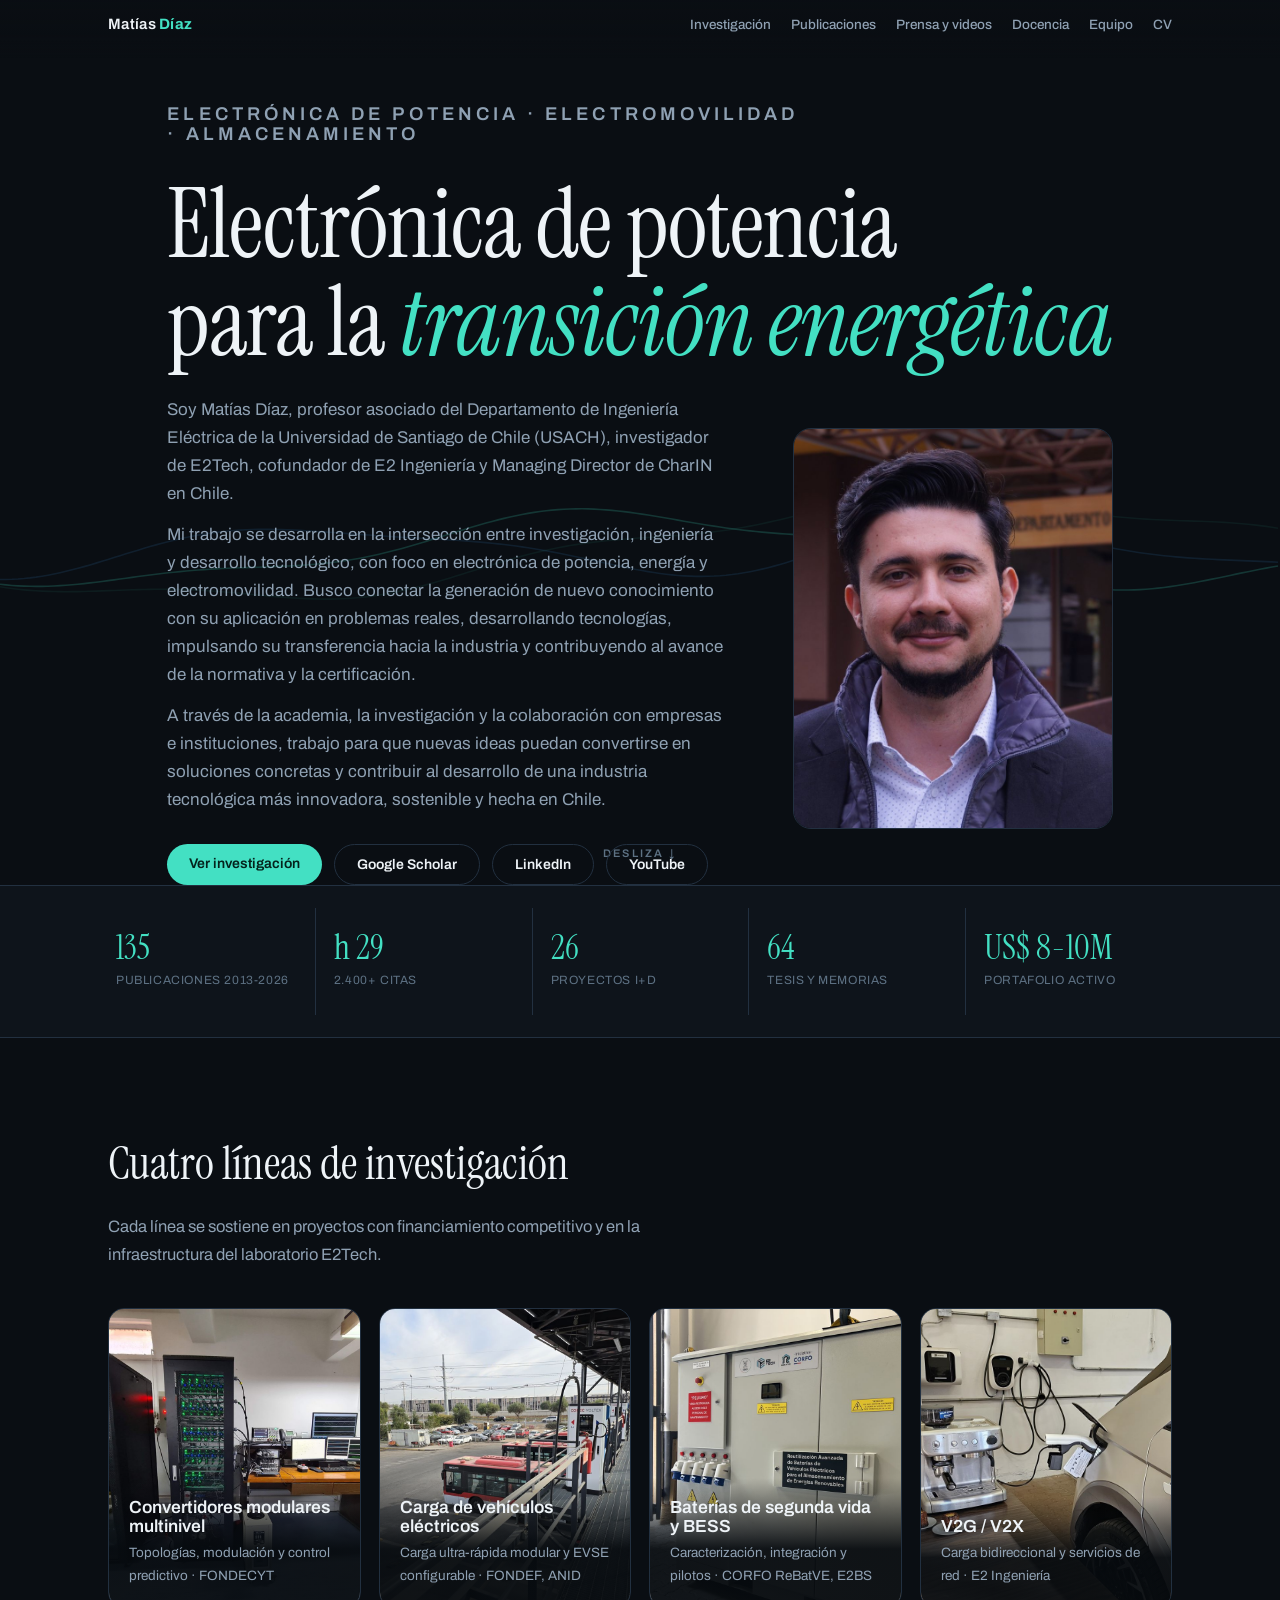
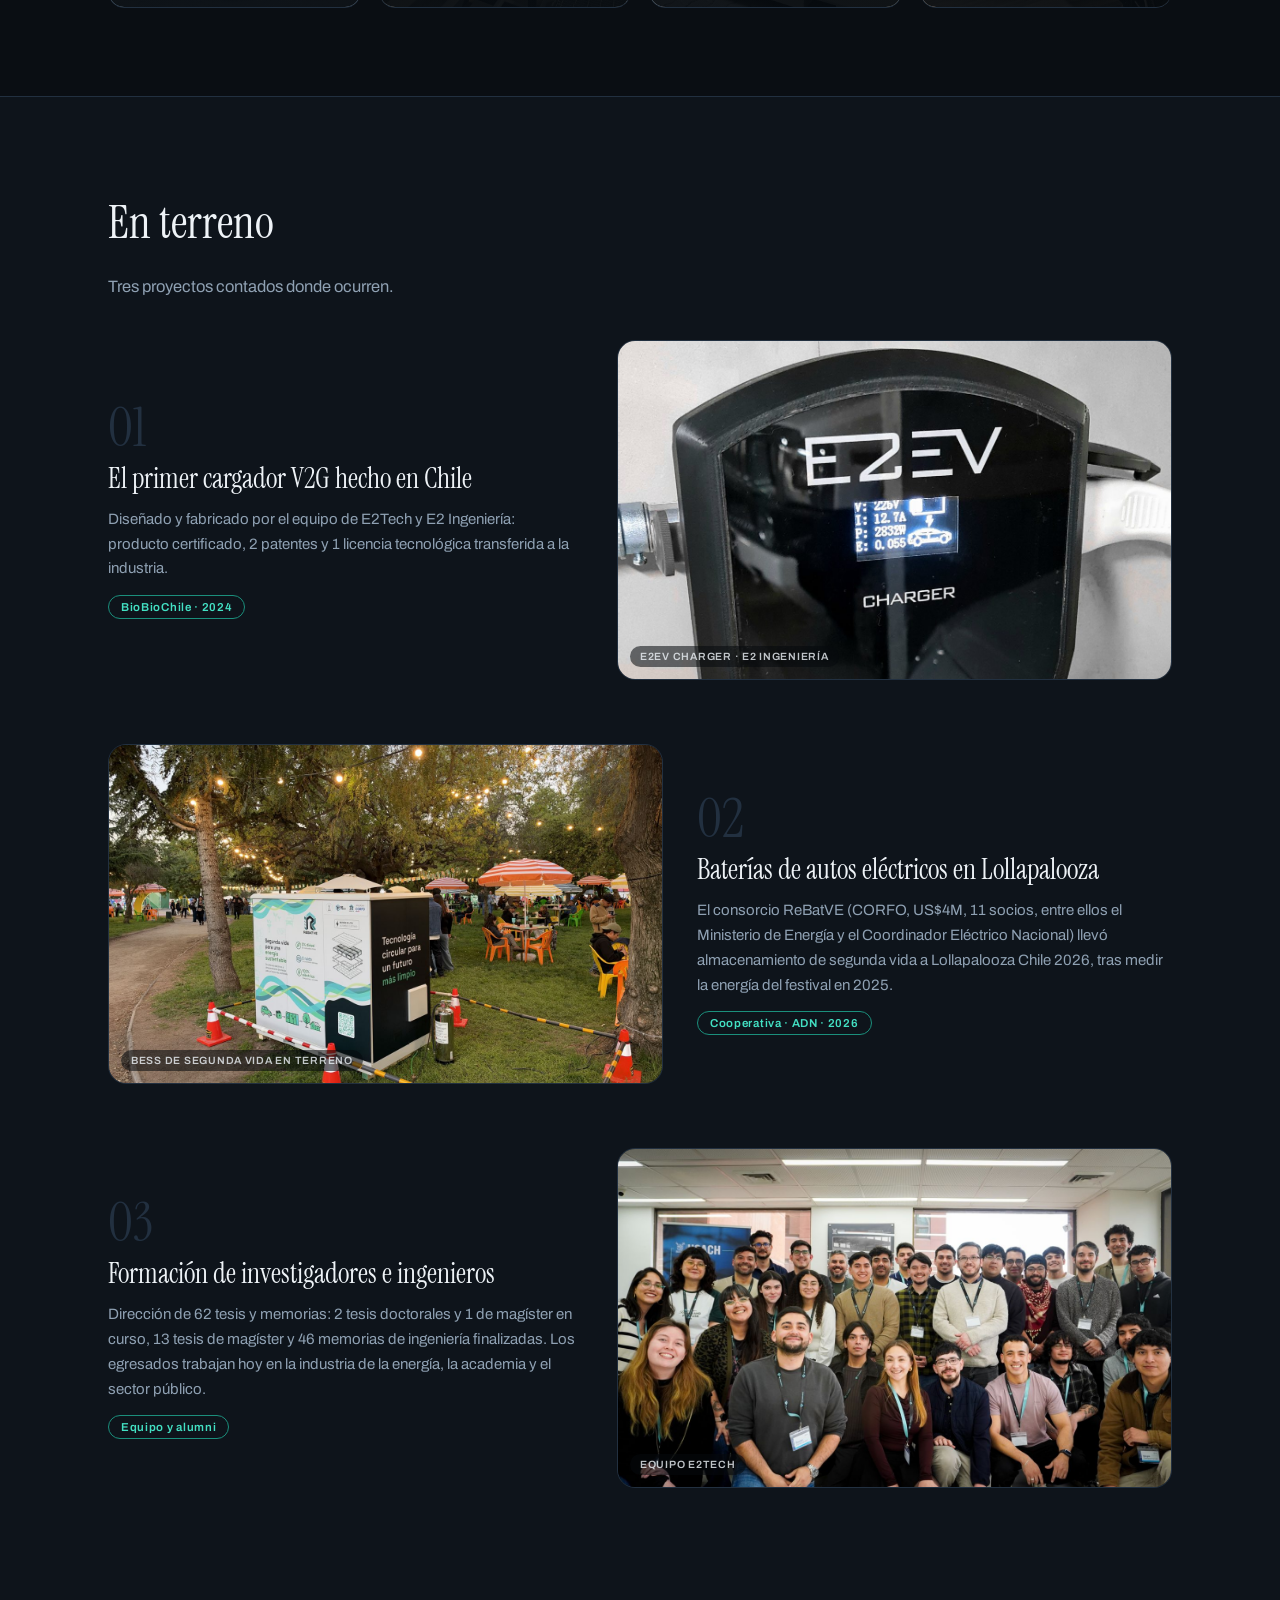
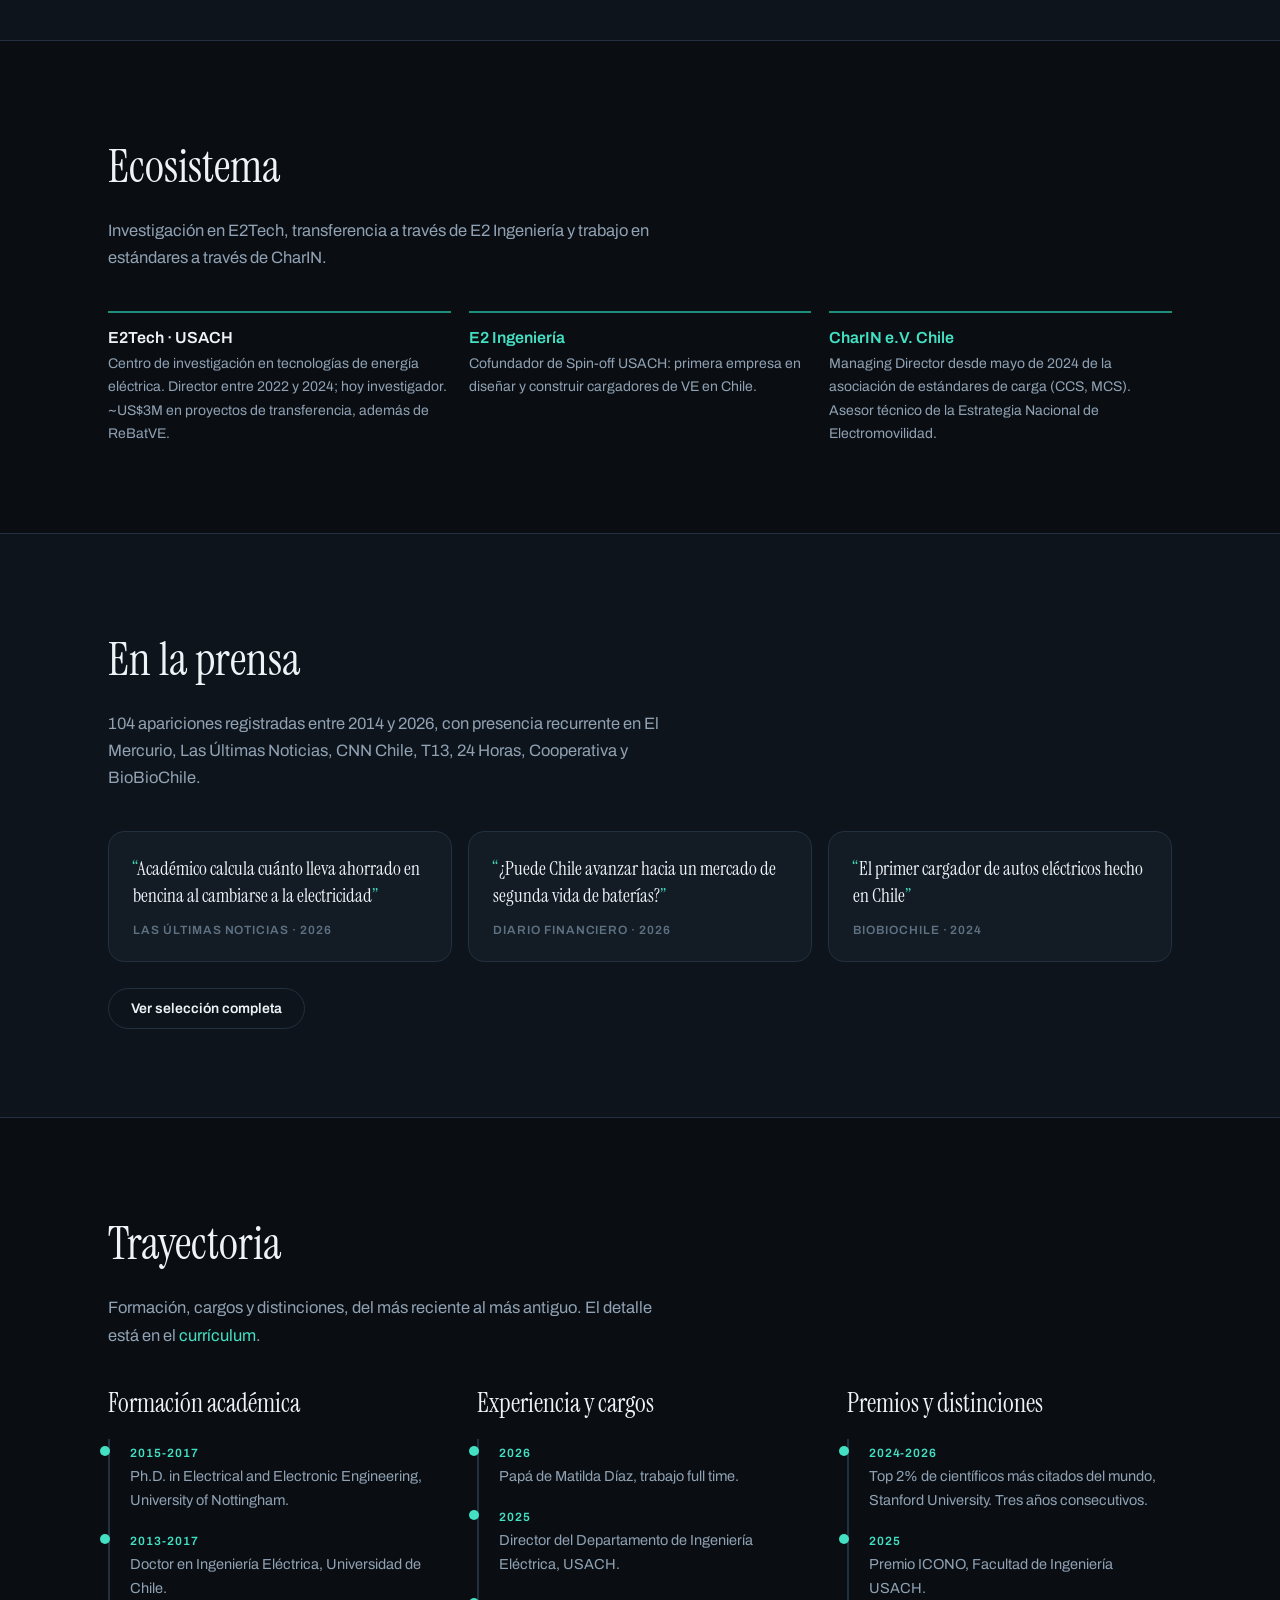
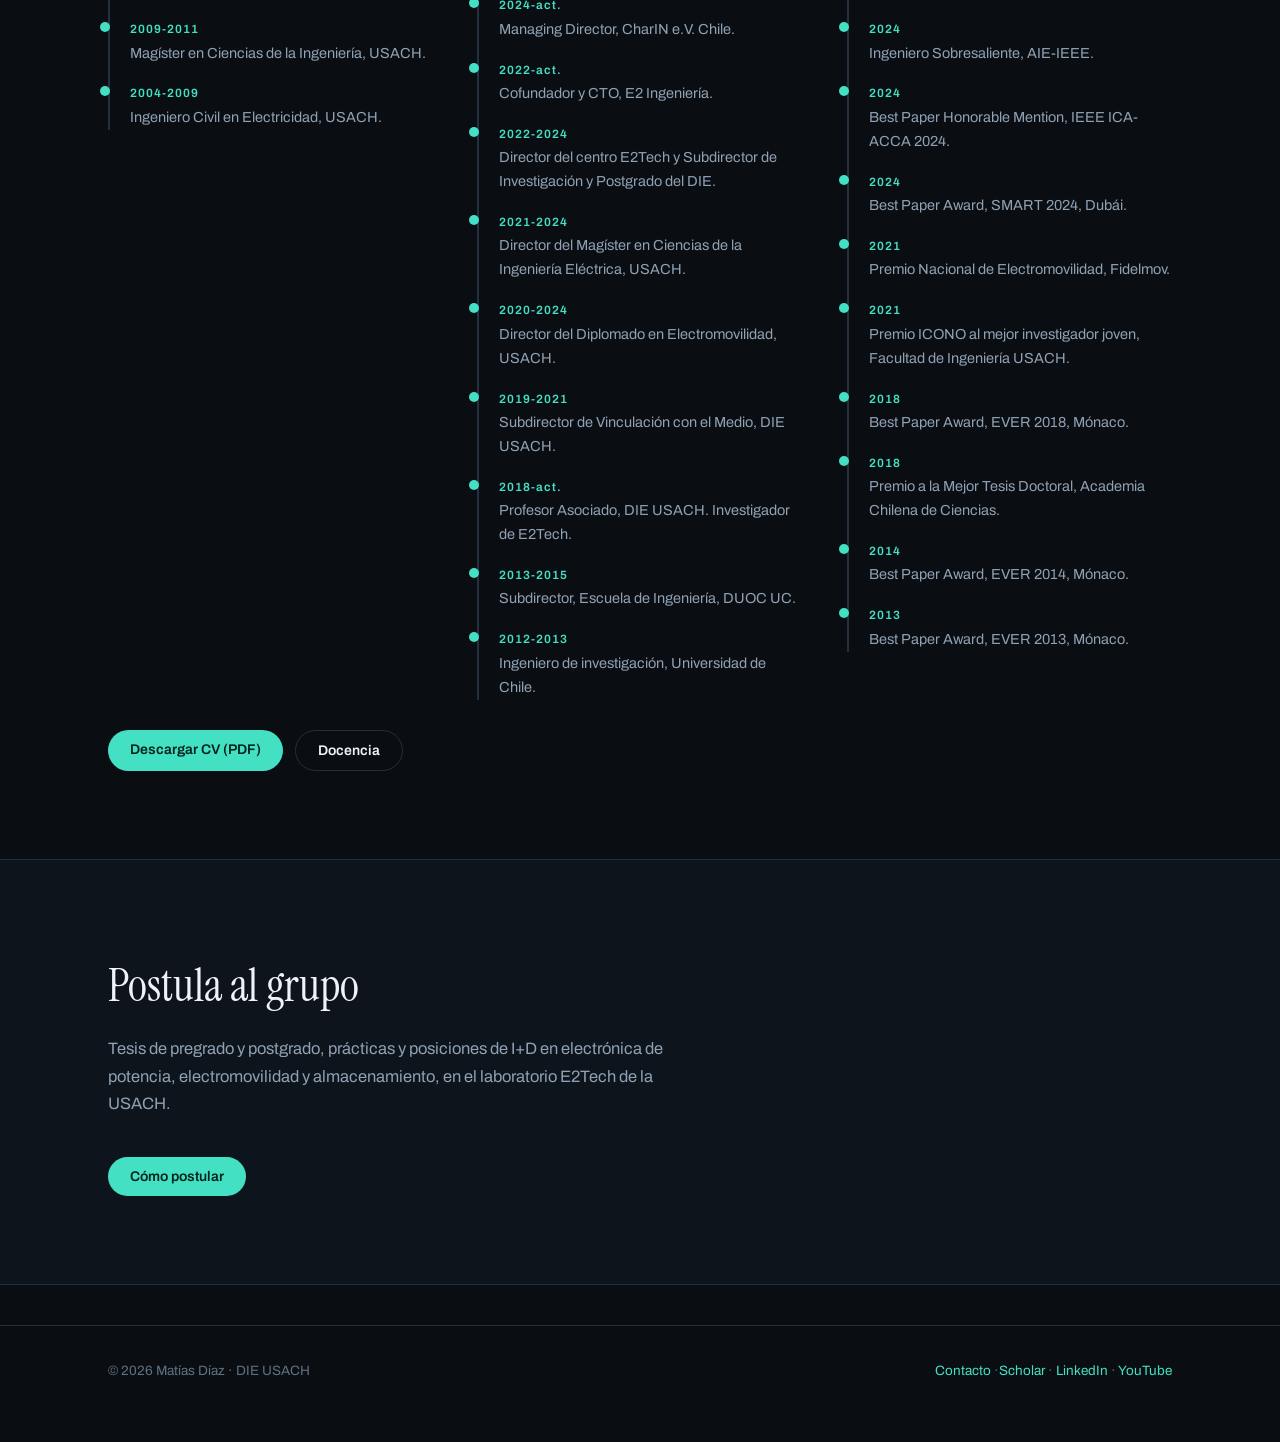
==== commit 9f9dbecd: "Trayectoria con estructura del CV, Top 2% 2024-2026 y formación en orden cronológico inverso" ====
--- a/index.html
+++ b/index.html
@@ -108,15 +108,40 @@
 
 <section><div class="wrap">
   <div class="head reveal"><h2>Trayectoria</h2>
-  <p>Ingeniero Civil en Electricidad y Magíster en Ciencias de la Ingeniería (USACH). Doctor en Ingeniería Eléctrica de la Universidad de Chile, 2013-2017) y PhD in electrical and electronic engineering por la University of Nottingham, 2015-2017), especialización en electrónica de potencia.</p></div>
-  <div class="tl reveal">
-    <div><time>2025</time><p>Director del Departamento de Ingeniería Eléctrica. IEEE Senior Member. Best Researcher USACH. Top 2% por segundo año consecutivo.</p></div>
-    <div><time>2024</time><p>Managing Director de CharIN Chile (desde mayo). Ingeniero Sobresaliente AIE-IEEE. Best Paper ICA-ACCA y SMART. Top 2% Stanford/Elsevier.</p></div>
-    <div><time>2022-2024</time><p>Director de E2Tech. Subdirector de Investigación y Postgrado del DIE.</p></div>
-    <div><time>2021</time><p>Premio Nacional de Electromovilidad (Fidelmov). Premio ICONO al mejor investigador joven, Facultad de Ingeniería USACH.</p></div>
-    <div><time>2020-2024</time><p>Director del Diplomado en Electromovilidad y del Magíster en Ciencias de la Ingeniería Eléctrica (2021-2024), USACH.</p></div>
-    <div><time>2018</time><p>Premio a la Mejor Tesis Doctoral, Academia Chilena de Ciencias. Medalla Príncipe Alberto II de Mónaco. Profesor en el DIE USACH.</p></div>
-    <div><time>2013-2017</time><p>Doble doctorado: Universidad de Chile y University of Nottingham.</p></div>
+  <p>Formación, cargos y distinciones, del más reciente al más antiguo. El detalle está en el <a href="cv.html">currículum</a>.</p></div>
+  <div class="tray reveal">
+    <div><h3>Formación académica</h3><div class="tl">
+      <div><time>2015-2017</time><p>Ph.D. in Electrical and Electronic Engineering, University of Nottingham.</p></div>
+      <div><time>2013-2017</time><p>Doctor en Ingeniería Eléctrica, Universidad de Chile.</p></div>
+      <div><time>2009-2011</time><p>Magíster en Ciencias de la Ingeniería, USACH.</p></div>
+      <div><time>2004-2009</time><p>Ingeniero Civil en Electricidad, USACH.</p></div>
+    </div></div>
+    <div><h3>Experiencia y cargos</h3><div class="tl">
+      <div><time>2026</time><p>Papá de Matilda Díaz, trabajo full time.</p></div>
+      <div><time>2025</time><p>Director del Departamento de Ingeniería Eléctrica, USACH.</p></div>
+      <div><time>2024-act.</time><p>Managing Director, CharIN e.V. Chile.</p></div>
+      <div><time>2022-act.</time><p>Cofundador y CTO, E2 Ingeniería.</p></div>
+      <div><time>2022-2024</time><p>Director del centro E2Tech y Subdirector de Investigación y Postgrado del DIE.</p></div>
+      <div><time>2021-2024</time><p>Director del Magíster en Ciencias de la Ingeniería Eléctrica, USACH.</p></div>
+      <div><time>2020-2024</time><p>Director del Diplomado en Electromovilidad, USACH.</p></div>
+      <div><time>2019-2021</time><p>Subdirector de Vinculación con el Medio, DIE USACH.</p></div>
+      <div><time>2018-act.</time><p>Profesor Asociado, DIE USACH. Investigador de E2Tech.</p></div>
+      <div><time>2013-2015</time><p>Subdirector, Escuela de Ingeniería, DUOC UC.</p></div>
+      <div><time>2012-2013</time><p>Ingeniero de investigación, Universidad de Chile.</p></div>
+    </div></div>
+    <div><h3>Premios y distinciones</h3><div class="tl">
+      <div><time>2024-2026</time><p>Top 2% de científicos más citados del mundo, Stanford University. Tres años consecutivos.</p></div>
+      <div><time>2025</time><p>Premio ICONO, Facultad de Ingeniería USACH.</p></div>
+      <div><time>2024</time><p>Ingeniero Sobresaliente, AIE-IEEE.</p></div>
+      <div><time>2024</time><p>Best Paper Honorable Mention, IEEE ICA-ACCA 2024.</p></div>
+      <div><time>2024</time><p>Best Paper Award, SMART 2024, Dubái.</p></div>
+      <div><time>2021</time><p>Premio Nacional de Electromovilidad, Fidelmov.</p></div>
+      <div><time>2021</time><p>Premio ICONO al mejor investigador joven, Facultad de Ingeniería USACH.</p></div>
+      <div><time>2018</time><p>Best Paper Award, EVER 2018, Mónaco.</p></div>
+      <div><time>2018</time><p>Premio a la Mejor Tesis Doctoral, Academia Chilena de Ciencias.</p></div>
+      <div><time>2014</time><p>Best Paper Award, EVER 2014, Mónaco.</p></div>
+      <div><time>2013</time><p>Best Paper Award, EVER 2013, Mónaco.</p></div>
+    </div></div>
   </div>
   <div class="cta reveal" style="margin-top:30px"><a class="p" href="assets/cv/CV_Matias_Diaz_2026.pdf" download>Descargar CV (PDF)</a><a class="g" href="docencia.html">Docencia</a></div>
 </div></section>
--- a/assets/site.css
+++ b/assets/site.css
@@ -137,3 +137,6 @@
 .retrato{width:100%;height:auto;border-radius:18px;border:1px solid var(--line);display:block}
 .headfoto{display:block;width:100%;max-width:760px;height:auto;aspect-ratio:16/9;object-fit:cover;object-position:center 60%;border-radius:18px;border:1px solid var(--line);margin-top:28px}
 @media(max-width:820px){.herobody{grid-template-columns:1fr;gap:8px}.retrato{order:-1;max-width:190px;margin-top:20px}}
+.tray{display:grid;grid-template-columns:repeat(auto-fit,minmax(290px,1fr));gap:44px;align-items:start}
+.tray h3{font:400 26px/1.15 "Instrument Serif",serif;margin-bottom:20px}
+.tray .tl{gap:14px;padding-left:20px}
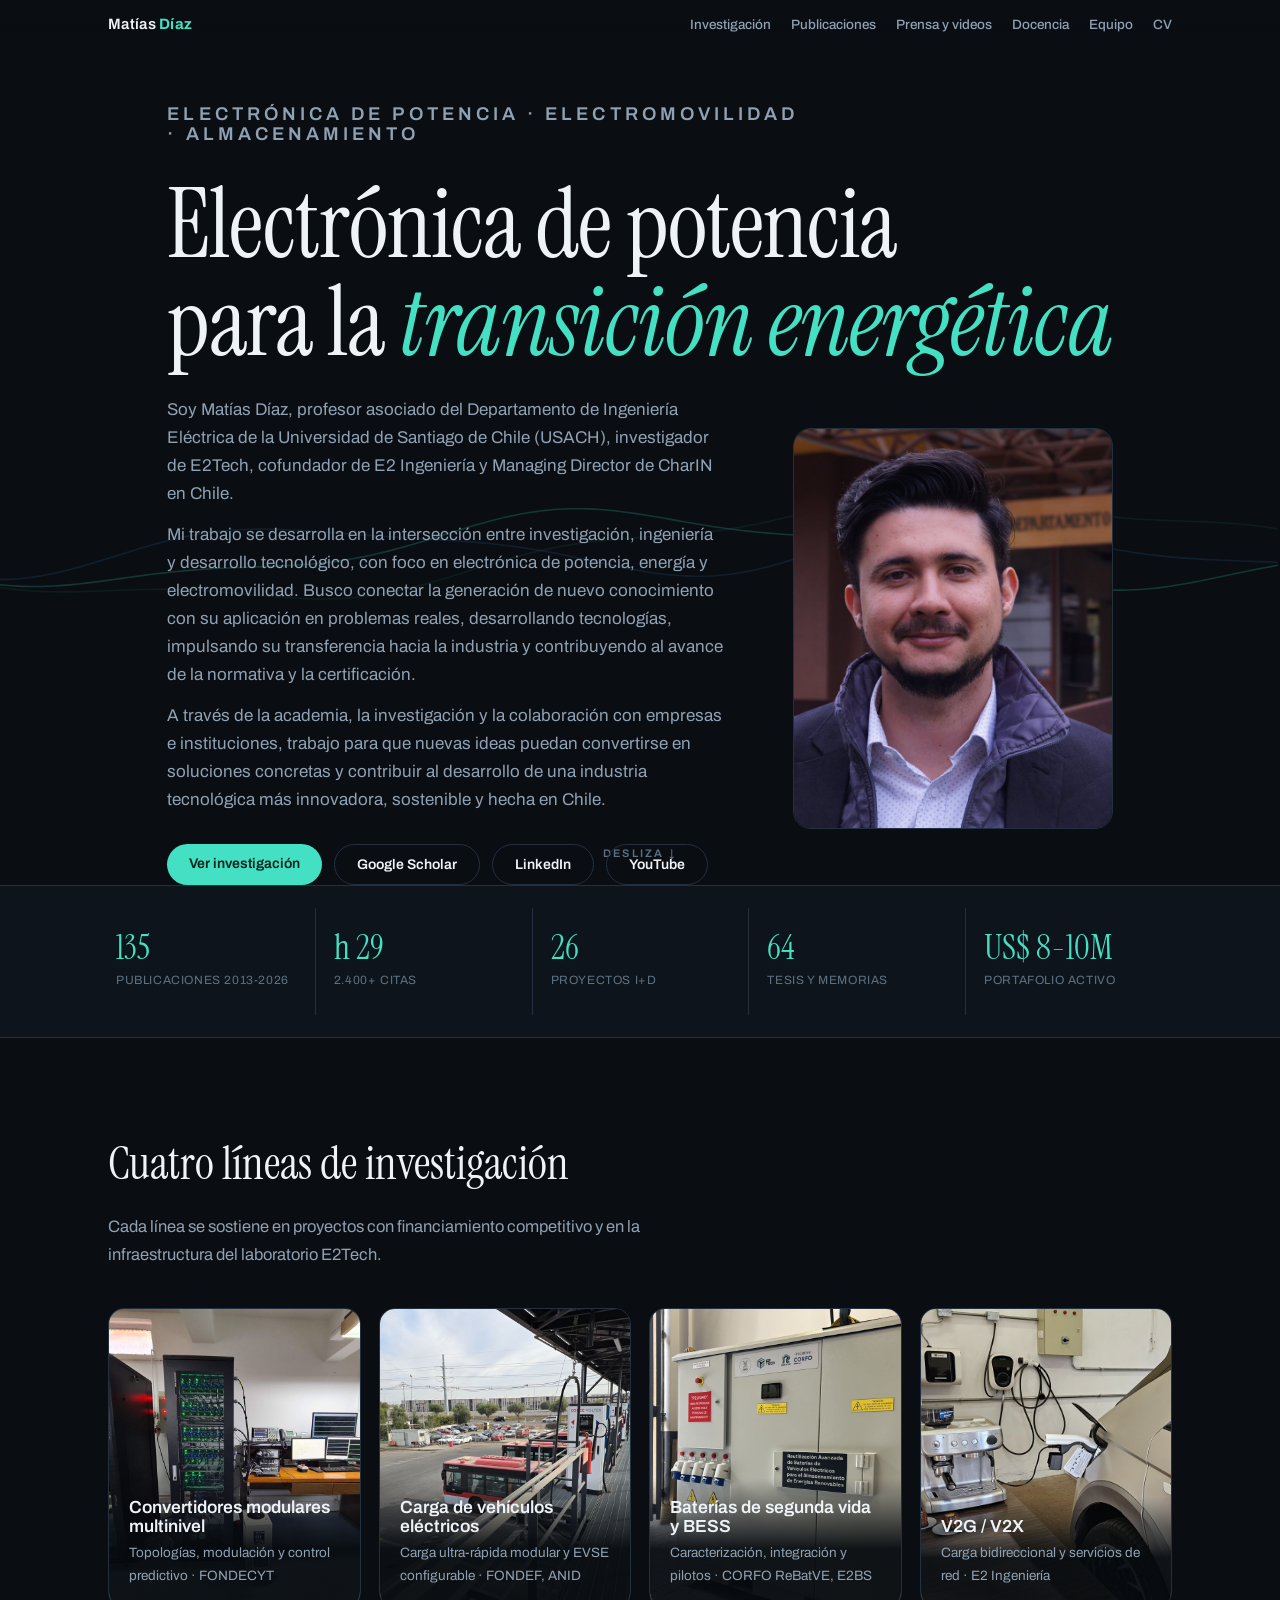
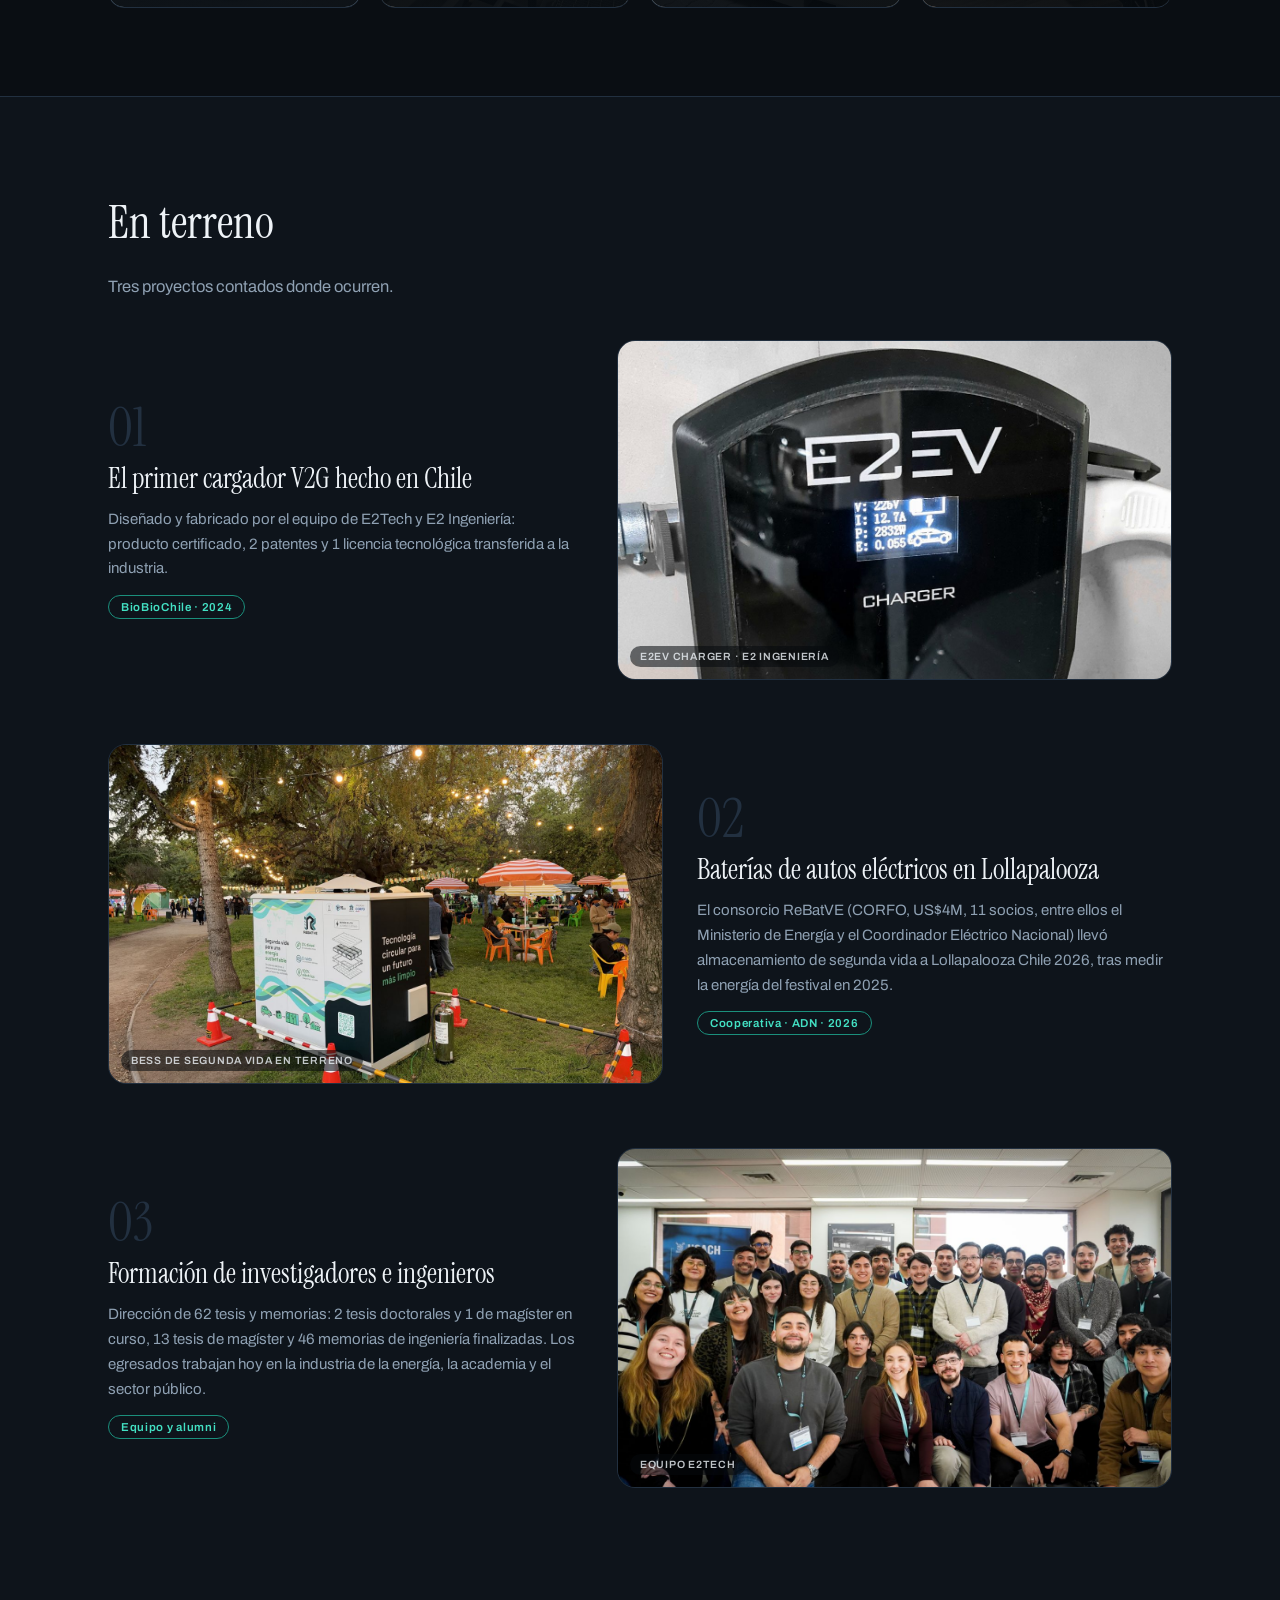
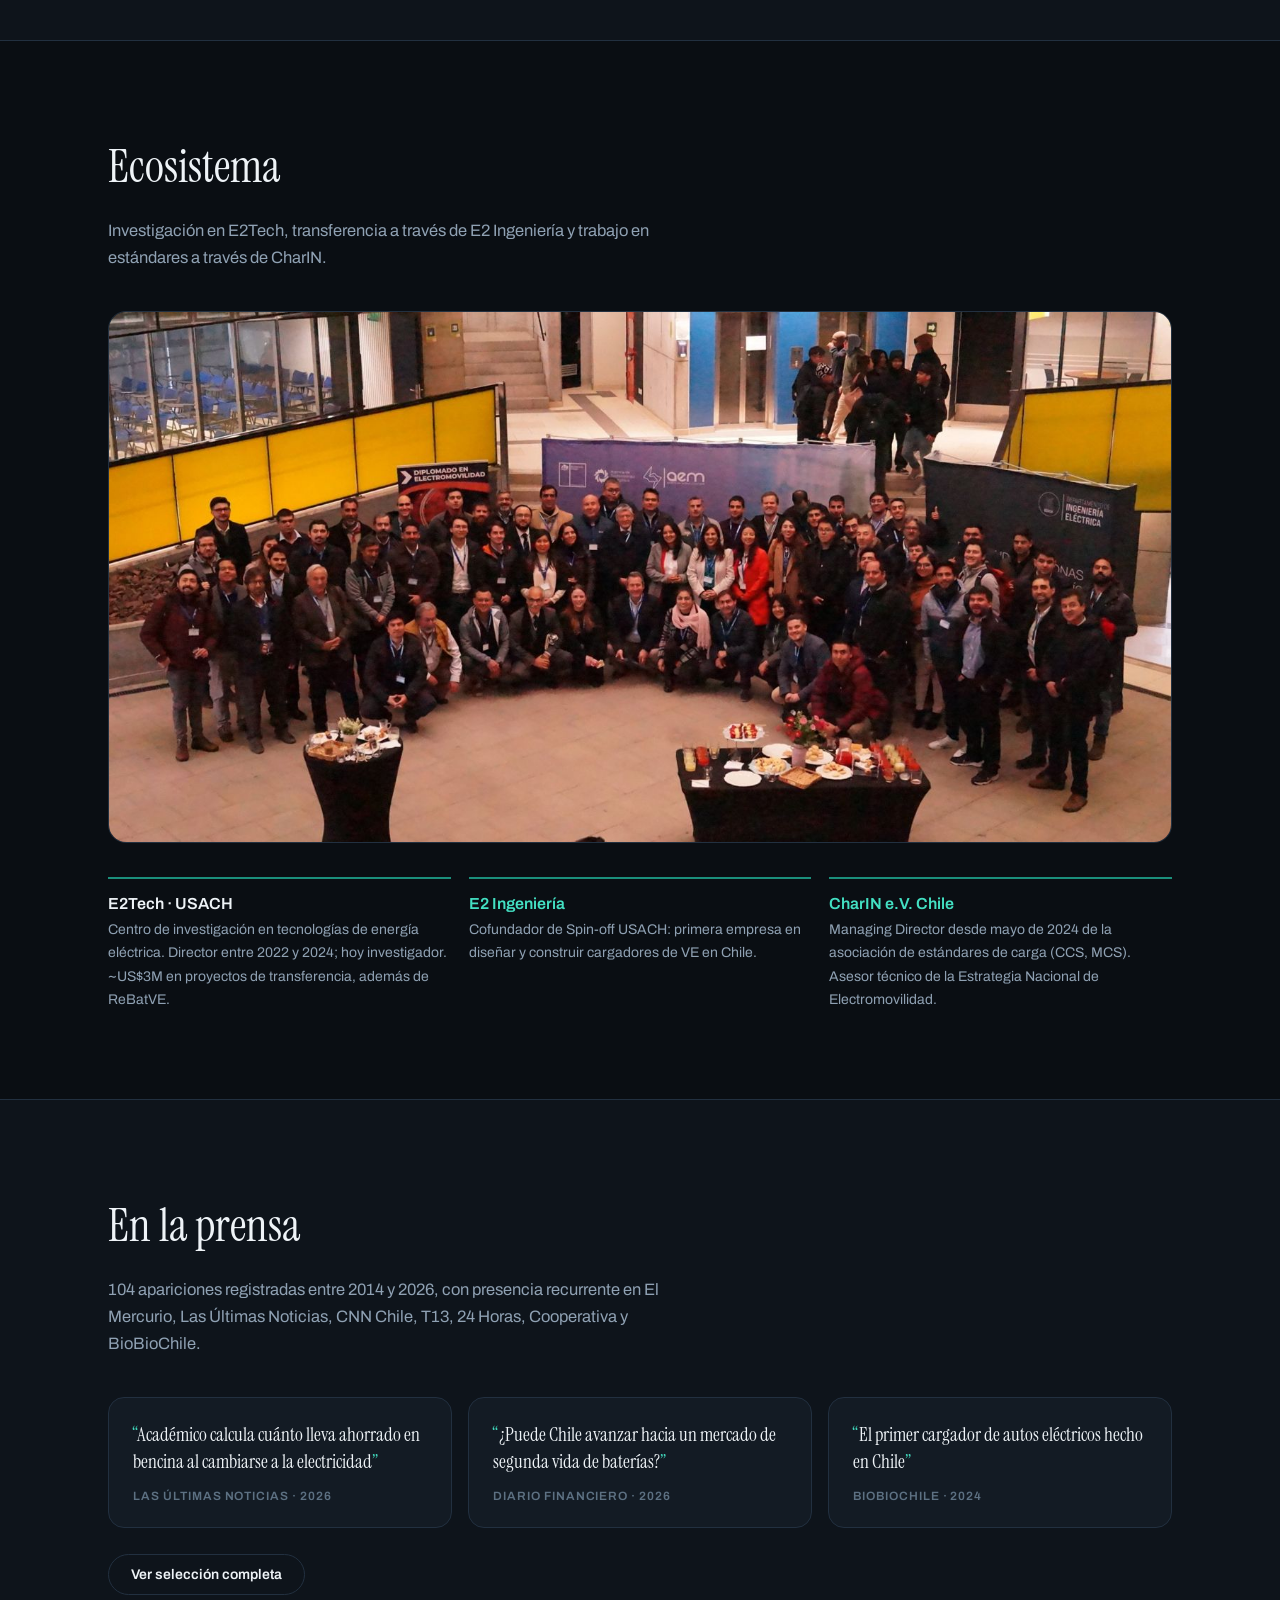
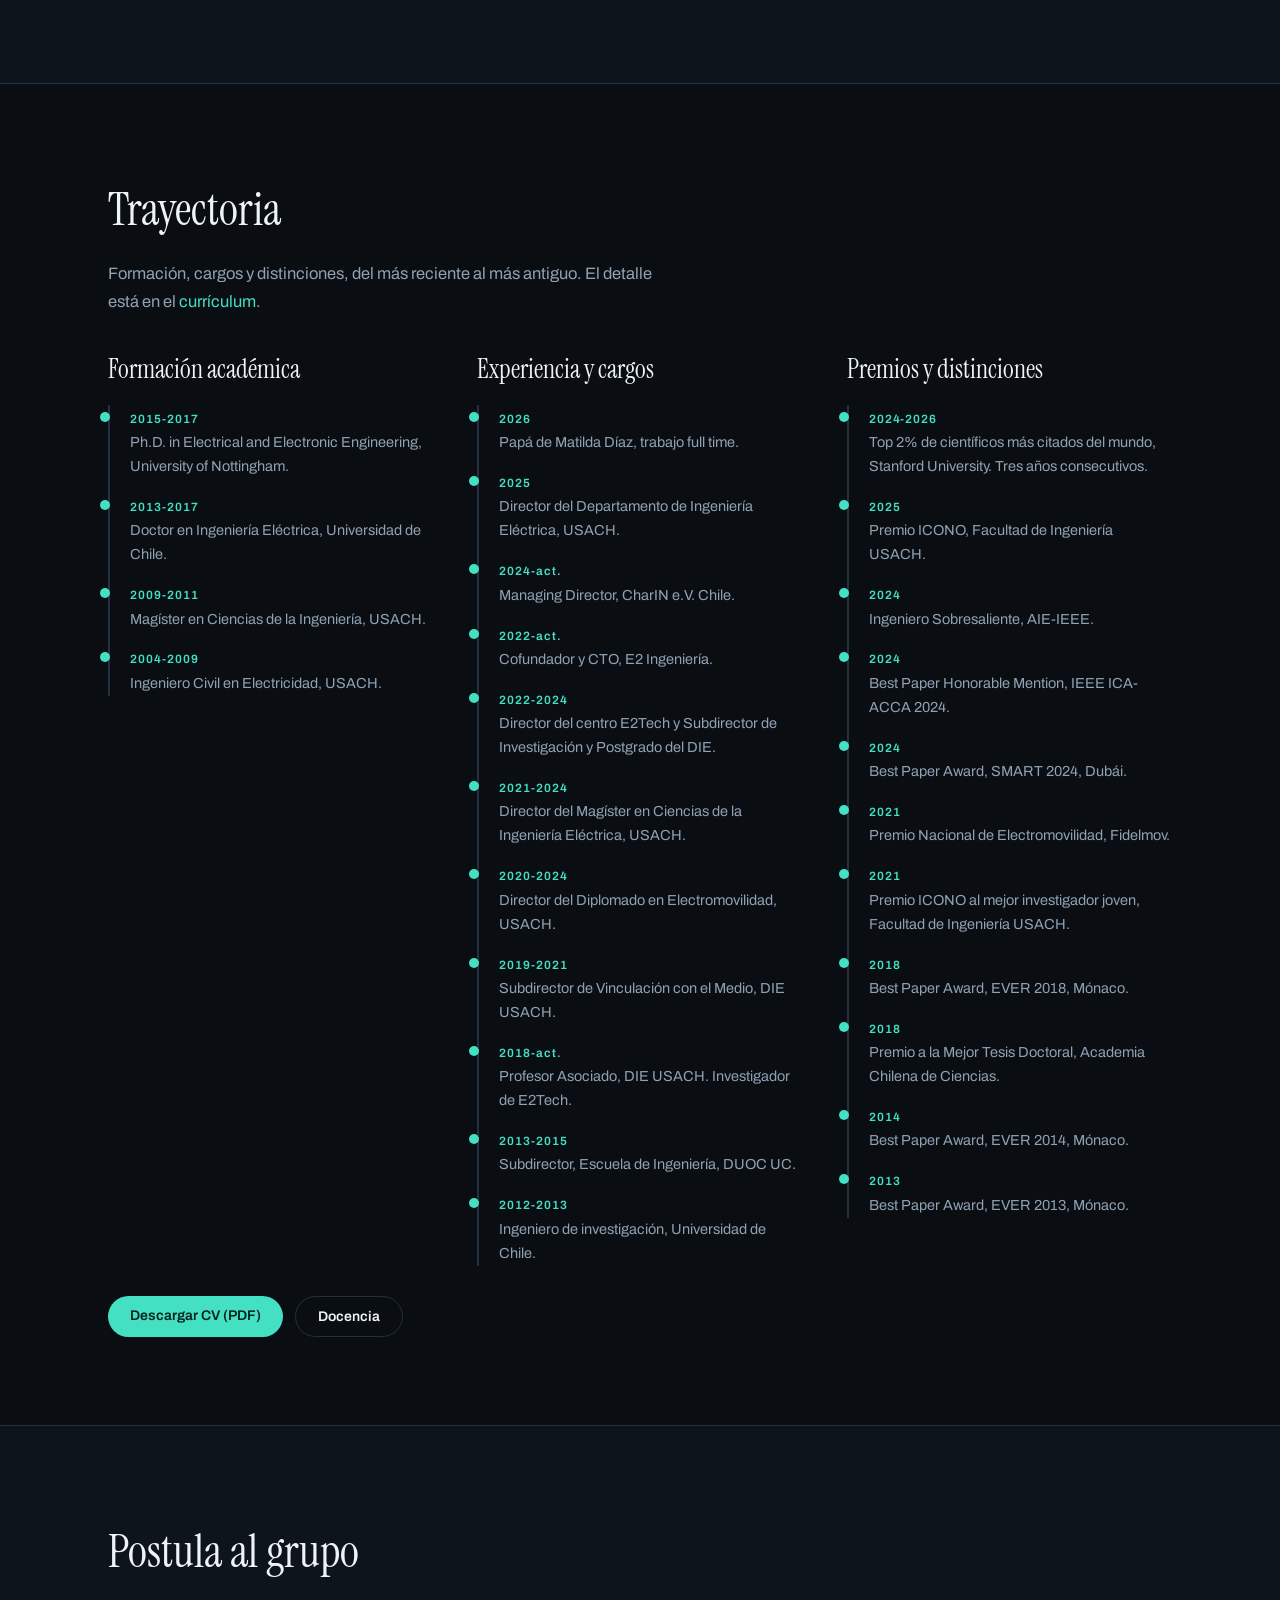
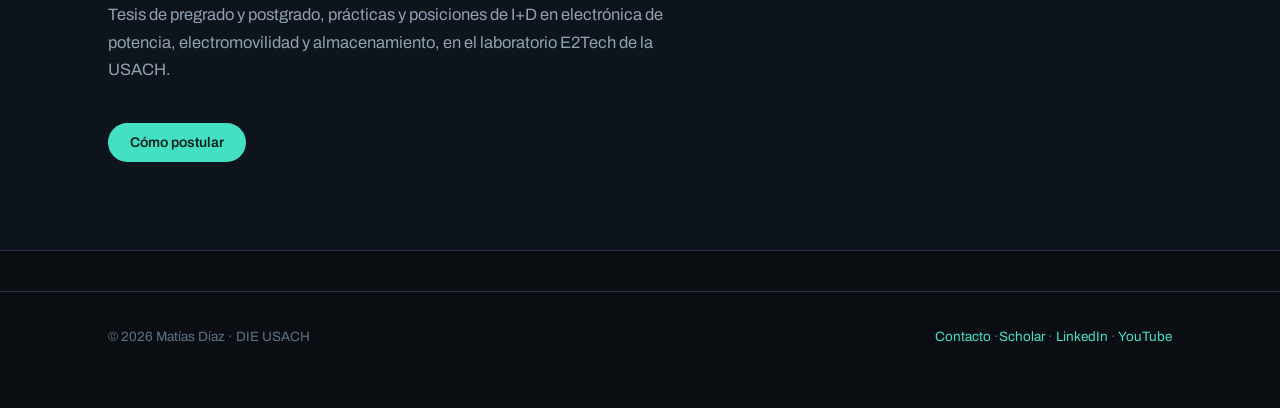
==== commit 65576eec: "Fotos en Ecosistema (portada), Prensa y Docencia" ====
--- a/index.html
+++ b/index.html
@@ -89,6 +89,7 @@
 <section><div class="wrap">
   <div class="head reveal"><h2>Ecosistema</h2>
   <p>Investigación en E2Tech, transferencia a través de E2 Ingeniería y trabajo en estándares a través de CharIN.</p></div>
+  <img class="headfoto reveal" style="max-width:100%;aspect-ratio:2/1;object-position:center 48%;margin:0 0 34px" src="assets/fotos/ecosistema-diplomado.jpg" alt="Encuentro de electromovilidad en el Departamento de Ingeniería Eléctrica de la USACH" width="1500" height="999" loading="lazy">
   <div class="eco reveal">
     <div><h3>E2Tech · USACH</h3><p>Centro de investigación en tecnologías de energía eléctrica. Director entre 2022 y 2024; hoy investigador. ~US$3M en proyectos de transferencia, además de ReBatVE.</p></div>
     <div><h3><a href="https://e2ingenieria.cl/" target="_blank" rel="noopener">E2 Ingeniería</a></h3><p>Cofundador de Spin-off USACH: primera empresa en diseñar y construir cargadores de VE en Chile.</p></div>
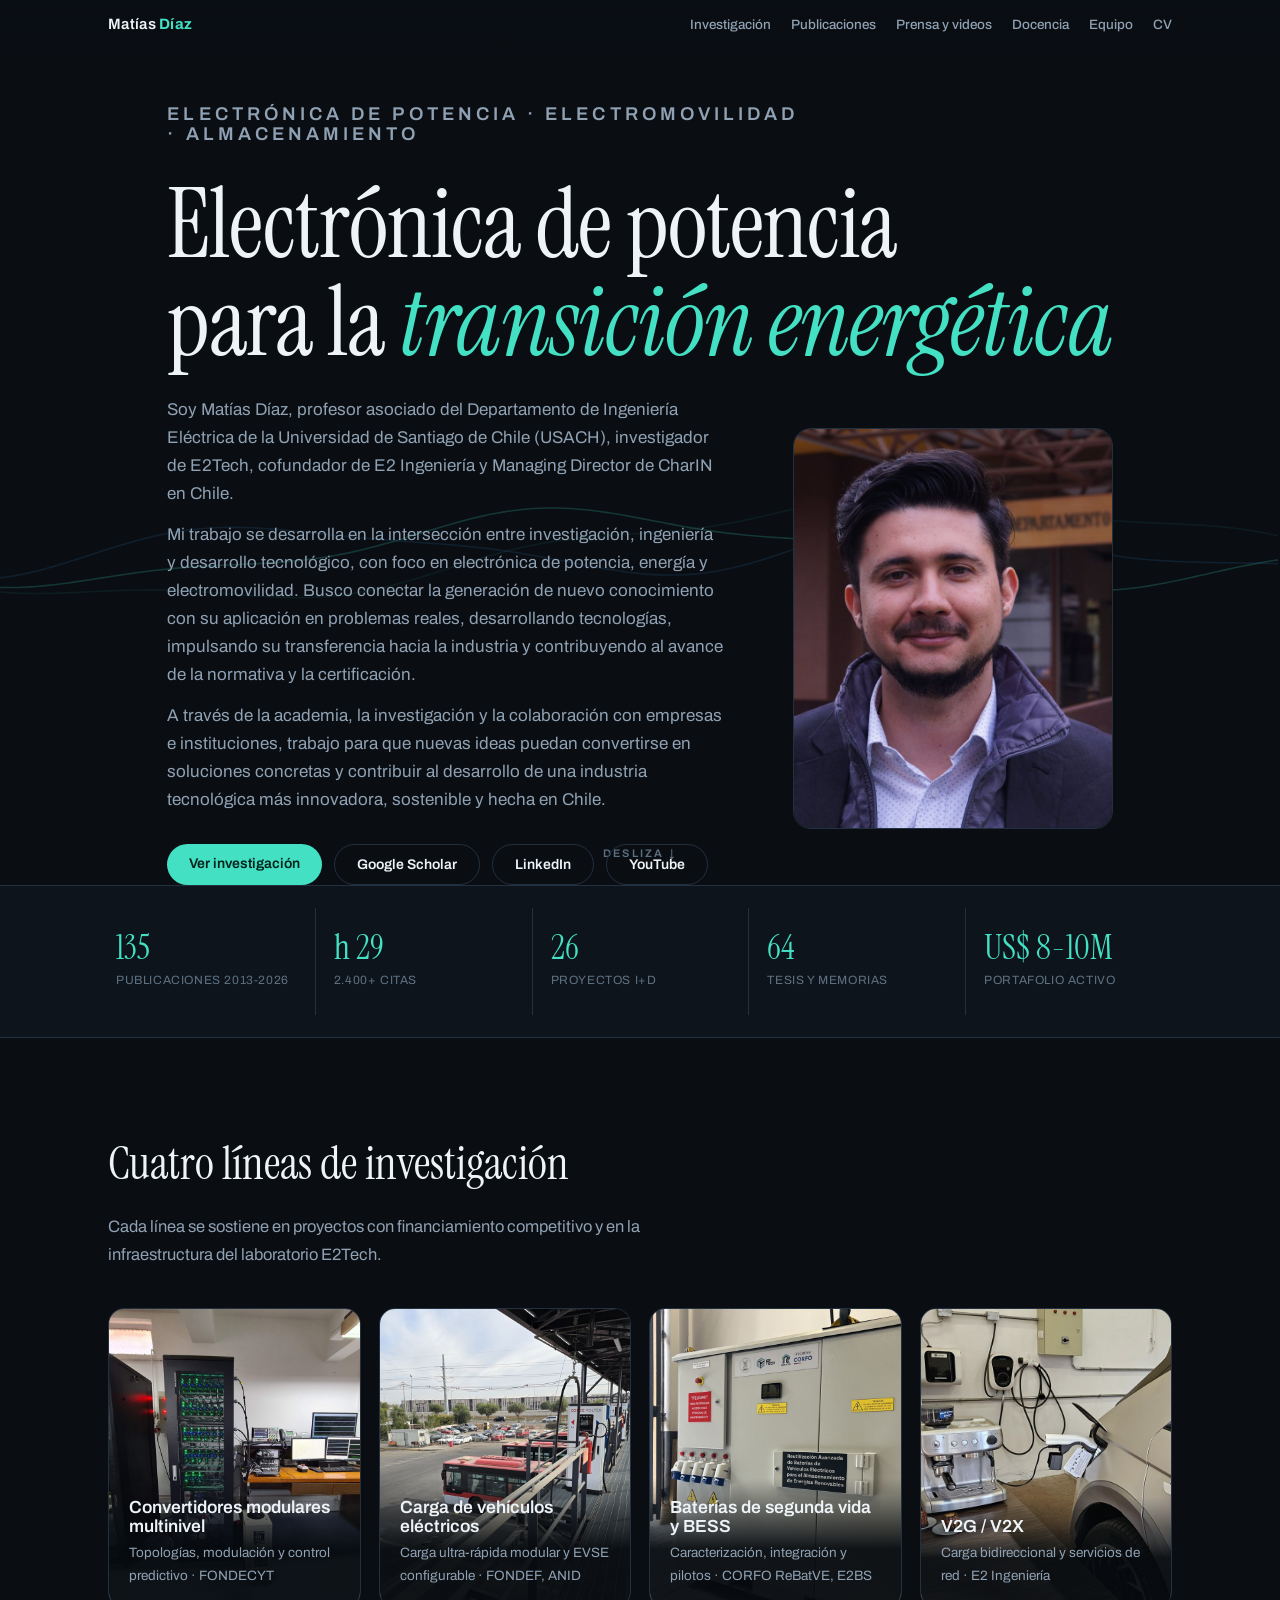
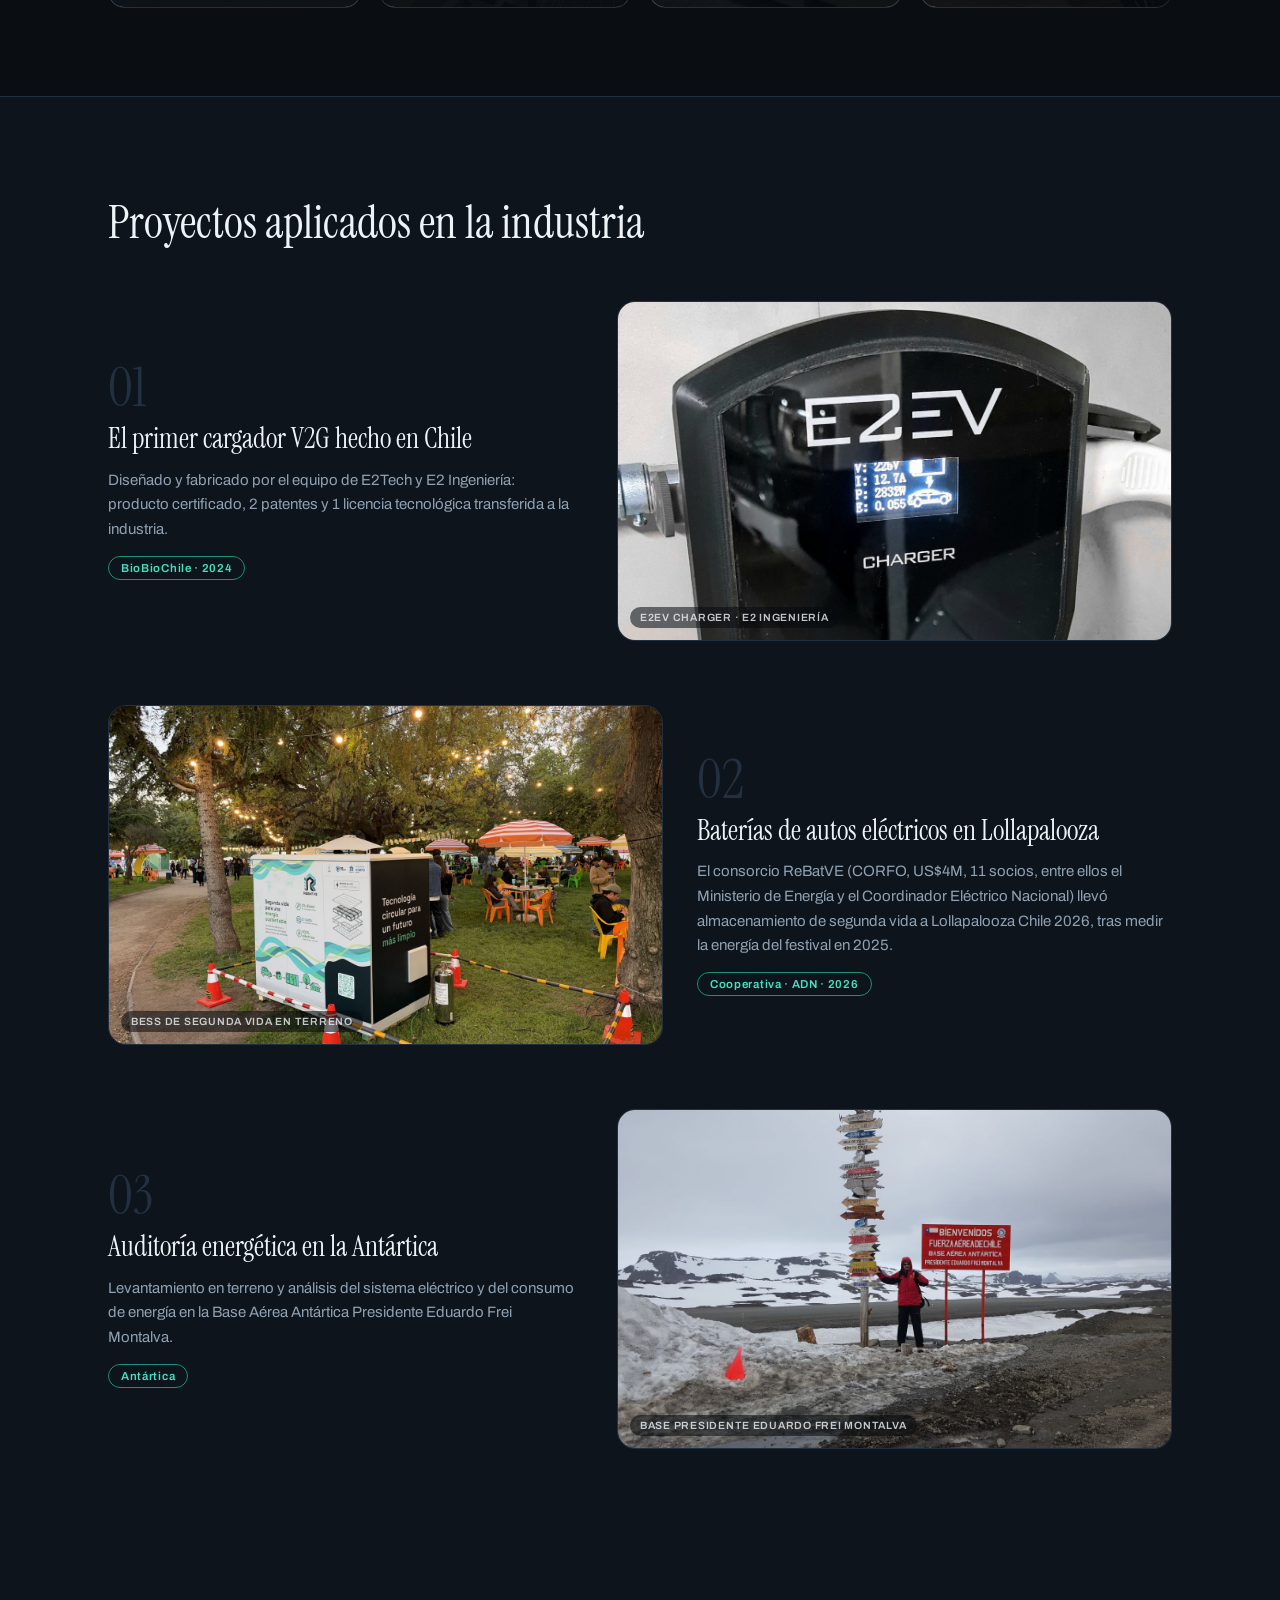
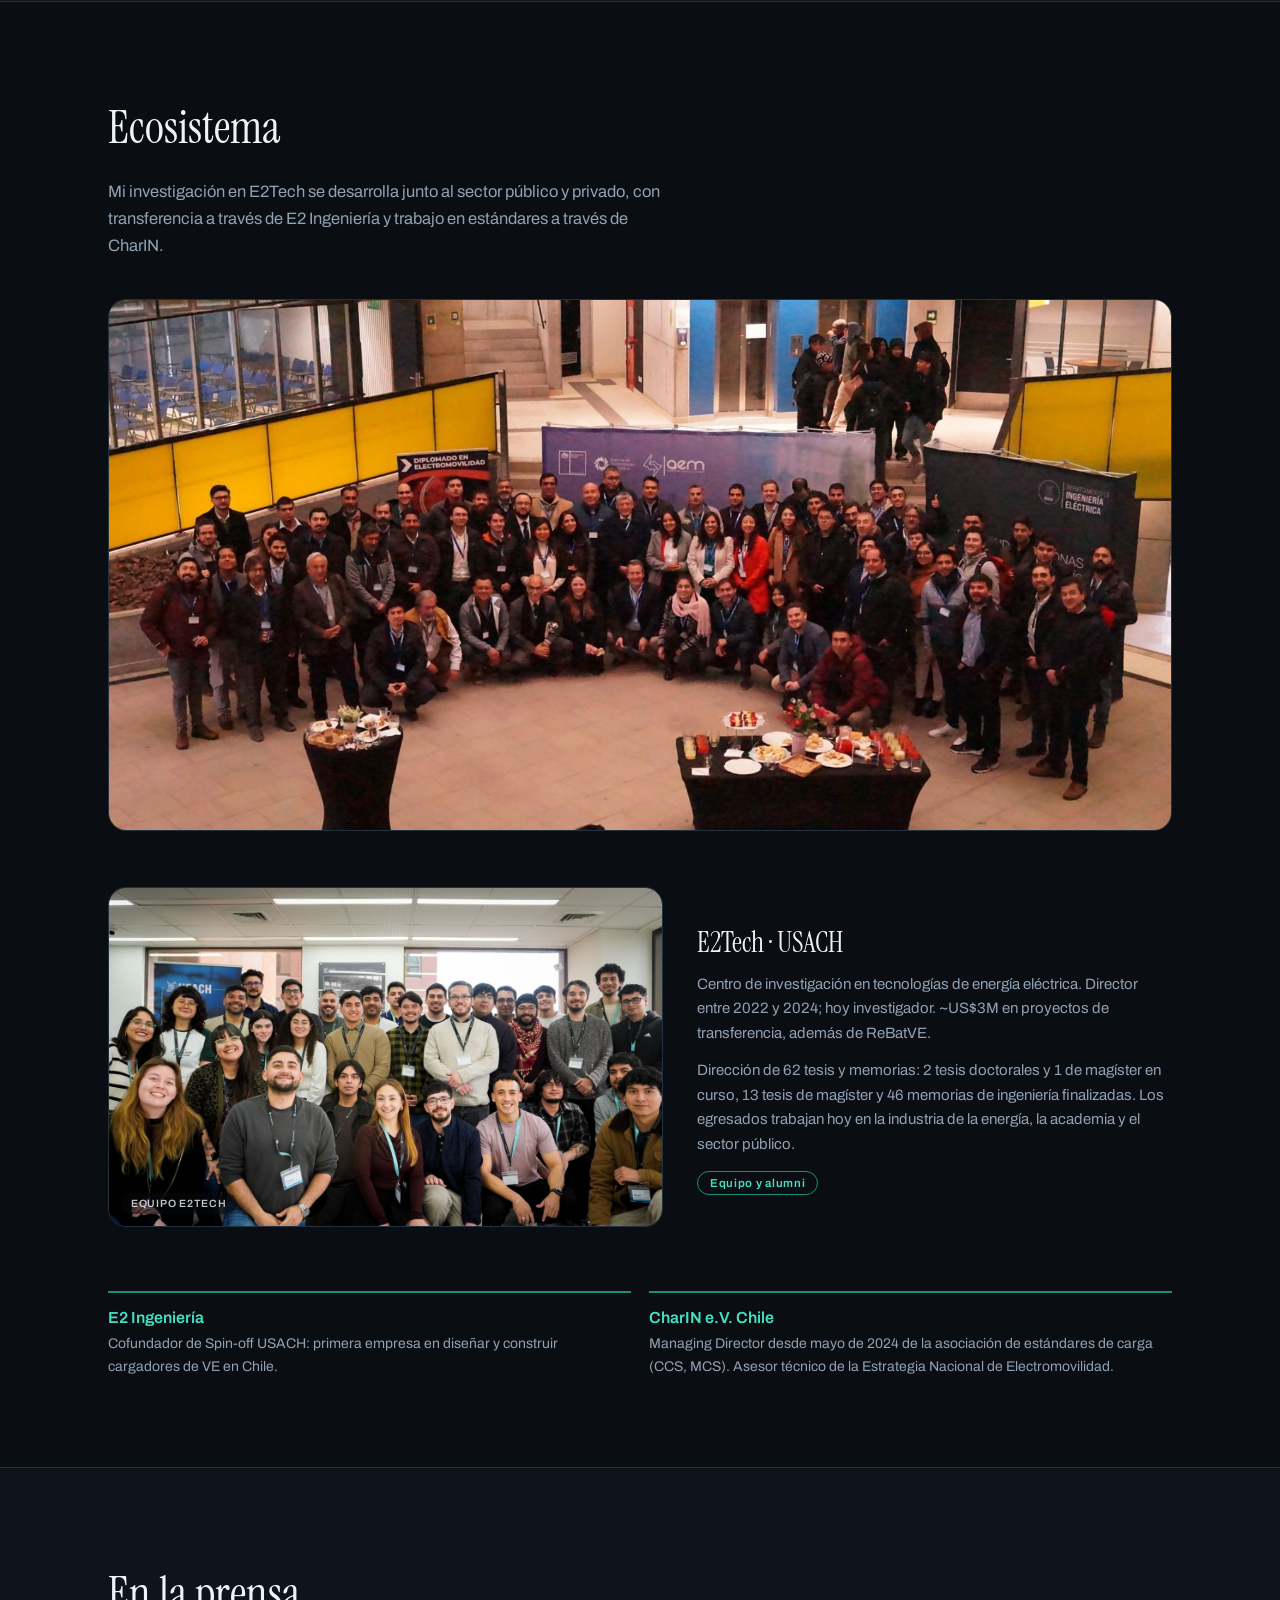
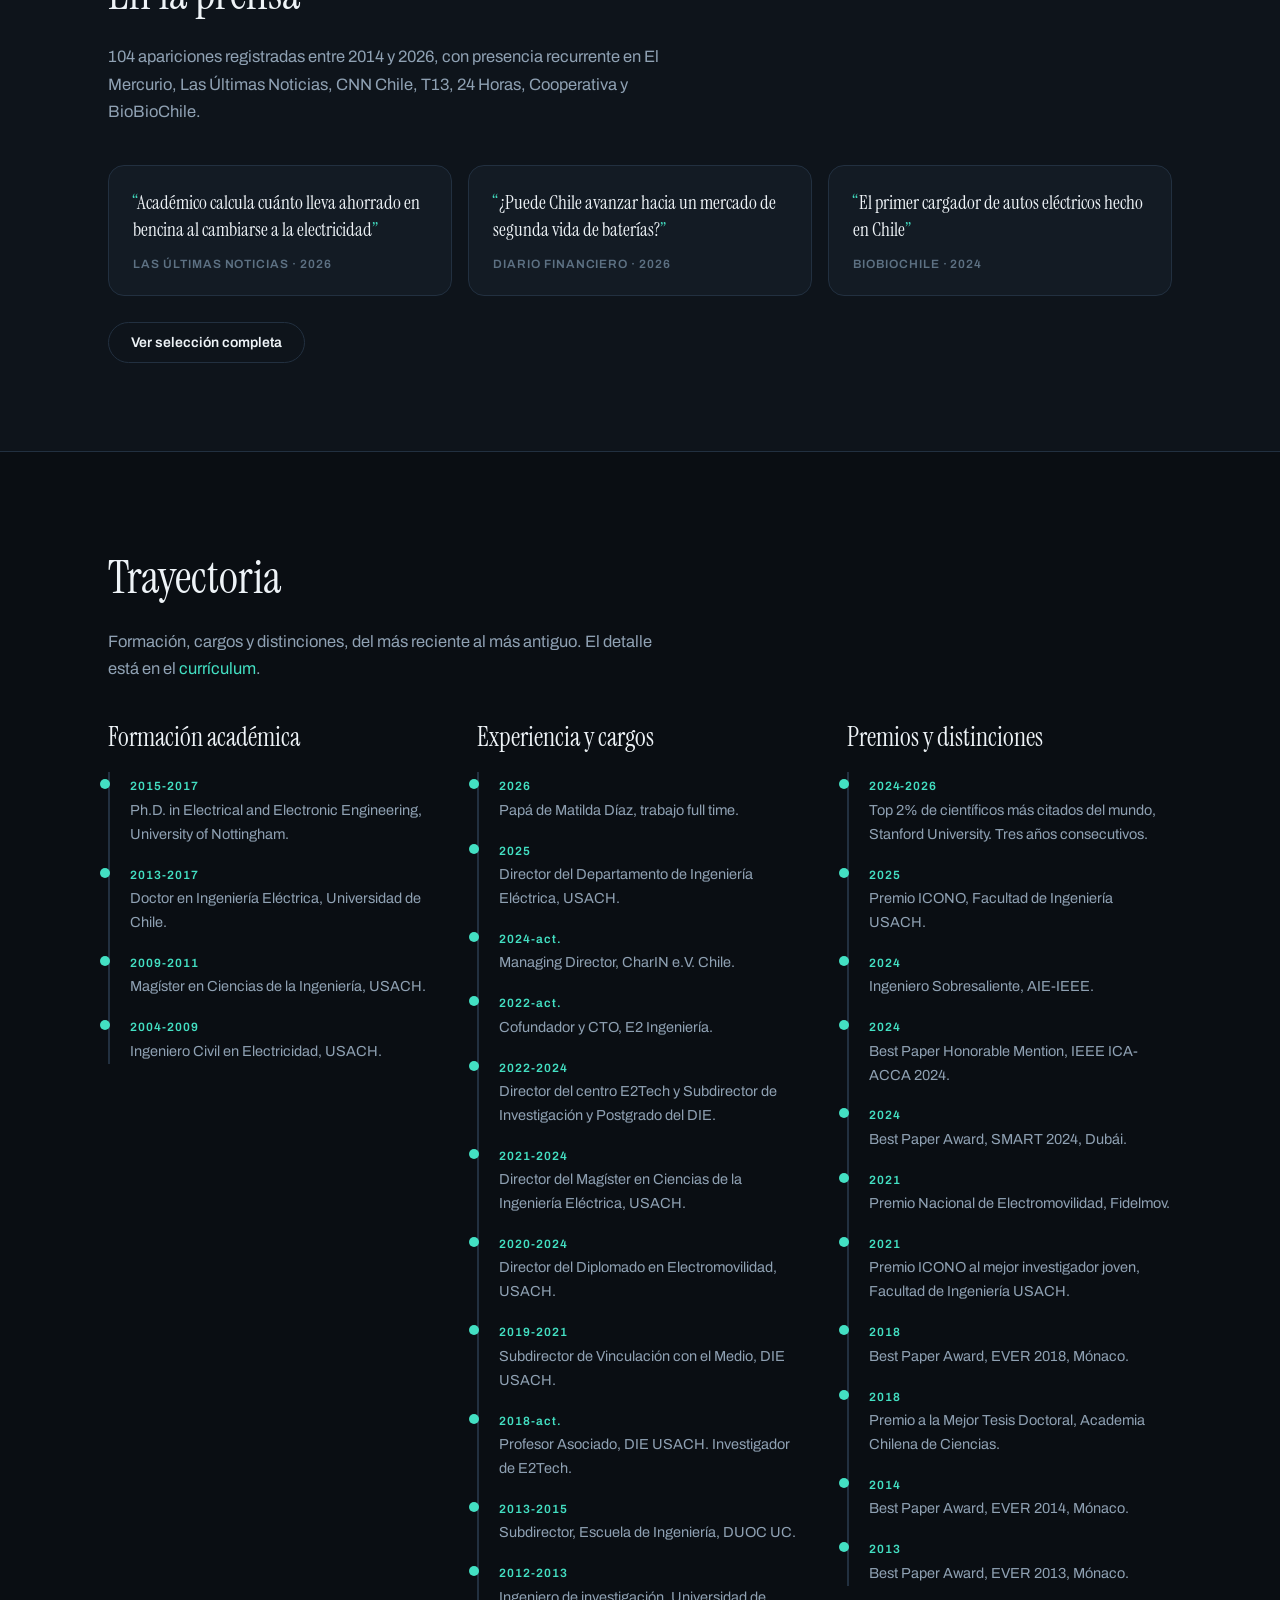
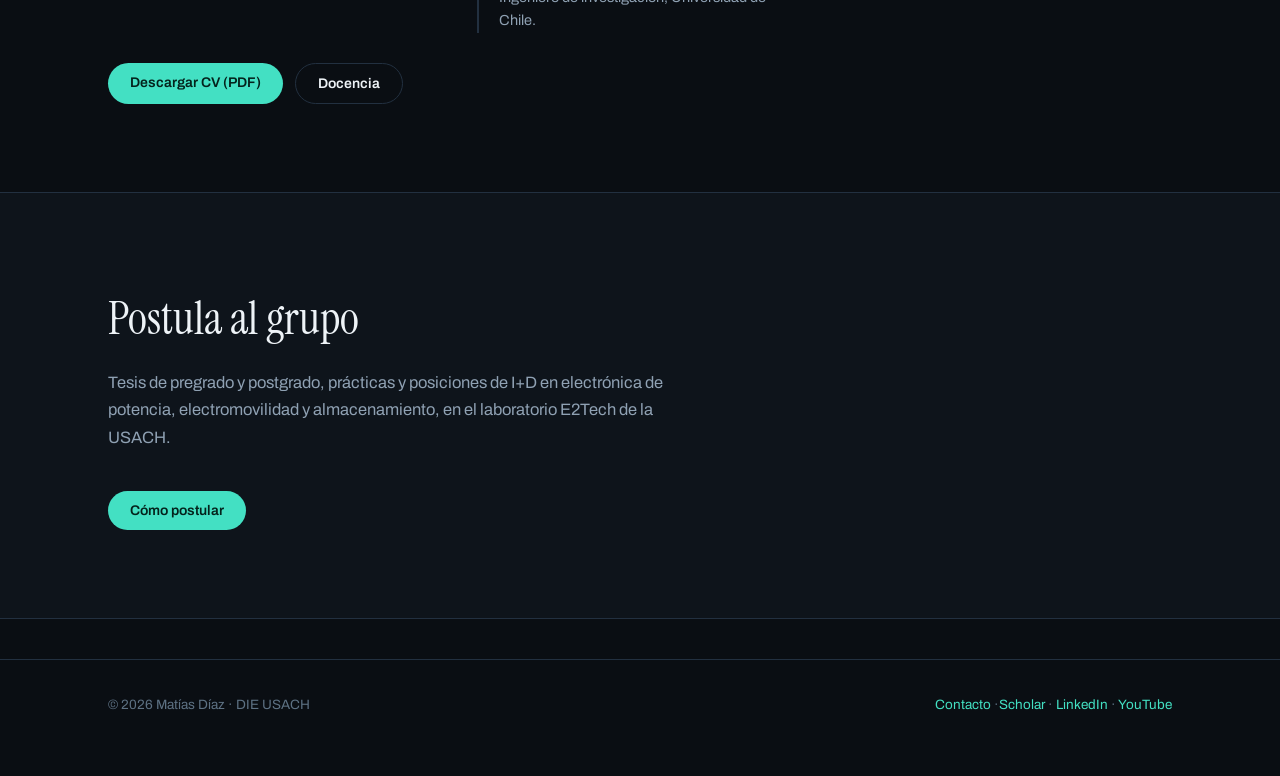
==== commit 2aa211b0: "Portada: Proyectos aplicados en la industria (Antártica) y Ecosistema con E2Tech" ====
--- a/index.html
+++ b/index.html
@@ -62,7 +62,7 @@
 </div></section>
 
 <section class="alt"><div class="wrap">
-  <div class="head reveal"><h2>En terreno</h2><p>Tres proyectos contados donde ocurren.</p></div>
+  <div class="head reveal"><h2>Proyectos aplicados en la industria</h2></div>
 
   <div class="story reveal">
     <div class="photo"><div class="img foto" style="position:absolute;inset:0;background-image:url(assets/fotos/cargador-e2ev.jpg)"></div><span class="cap">E2EV Charger · E2 Ingeniería</span></div>
@@ -79,19 +79,25 @@
   </div>
 
   <div class="story reveal">
-    <div class="photo"><div class="img foto" style="position:absolute;inset:0;background-image:url(assets/fotos/equipo-e2tech.jpg)"></div><span class="cap">Equipo E2Tech</span></div>
-    <div class="txt"><div class="n">03</div><h3>Formación de investigadores e ingenieros</h3>
-    <p>Dirección de 62 tesis y memorias: 2 tesis doctorales y 1 de magíster en curso, 13 tesis de magíster y 46 memorias de ingeniería finalizadas. Los egresados trabajan hoy en la industria de la energía, la academia y el sector público.</p>
-    <span class="chip">Equipo y alumni</span></div>
+    <div class="photo"><div class="img foto" style="position:absolute;inset:0;background-image:url(assets/fotos/antartica.jpg)"></div><span class="cap">Base Presidente Eduardo Frei Montalva</span></div>
+    <div class="txt"><div class="n">03</div><h3>Auditoría energética en la Antártica</h3>
+    <p>Levantamiento en terreno y análisis del sistema eléctrico y del consumo de energía en la Base Aérea Antártica Presidente Eduardo Frei Montalva.</p>
+    <span class="chip">Antártica</span></div>
   </div>
 </div></section>
 
 <section><div class="wrap">
   <div class="head reveal"><h2>Ecosistema</h2>
-  <p>Investigación en E2Tech, transferencia a través de E2 Ingeniería y trabajo en estándares a través de CharIN.</p></div>
-  <img class="headfoto reveal" style="max-width:100%;aspect-ratio:2/1;object-position:center 48%;margin:0 0 34px" src="assets/fotos/ecosistema-diplomado.jpg" alt="Encuentro de electromovilidad en el Departamento de Ingeniería Eléctrica de la USACH" width="1500" height="999" loading="lazy">
+  <p>Mi investigación en E2Tech se desarrolla junto al sector público y privado, con transferencia a través de E2 Ingeniería y trabajo en estándares a través de CharIN.</p></div>
+  <img class="headfoto reveal" style="max-width:100%;aspect-ratio:2/1;object-position:center 48%;margin:0 0 56px" src="assets/fotos/ecosistema-diplomado.jpg" alt="Encuentro de electromovilidad con actores públicos y privados en el Departamento de Ingeniería Eléctrica de la USACH" width="1500" height="999" loading="lazy">
+  <div class="story reveal">
+    <div class="photo"><div class="img foto" style="position:absolute;inset:0;background-image:url(assets/fotos/equipo-e2tech.jpg)"></div><span class="cap">Equipo E2Tech</span></div>
+    <div class="txt"><h3>E2Tech · USACH</h3>
+    <p>Centro de investigación en tecnologías de energía eléctrica. Director entre 2022 y 2024; hoy investigador. ~US$3M en proyectos de transferencia, además de ReBatVE.</p>
+    <p style="margin-top:12px">Dirección de 62 tesis y memorias: 2 tesis doctorales y 1 de magíster en curso, 13 tesis de magíster y 46 memorias de ingeniería finalizadas. Los egresados trabajan hoy en la industria de la energía, la academia y el sector público.</p>
+    <span class="chip">Equipo y alumni</span></div>
+  </div>
   <div class="eco reveal">
-    <div><h3>E2Tech · USACH</h3><p>Centro de investigación en tecnologías de energía eléctrica. Director entre 2022 y 2024; hoy investigador. ~US$3M en proyectos de transferencia, además de ReBatVE.</p></div>
     <div><h3><a href="https://e2ingenieria.cl/" target="_blank" rel="noopener">E2 Ingeniería</a></h3><p>Cofundador de Spin-off USACH: primera empresa en diseñar y construir cargadores de VE en Chile.</p></div>
     <div><h3><a href="http://charin.global/latam/" target="_blank" rel="noopener">CharIN e.V. Chile</a></h3><p>Managing Director desde mayo de 2024 de la asociación de estándares de carga (CCS, MCS). Asesor técnico de la Estrategia Nacional de Electromovilidad.</p></div>
   </div>
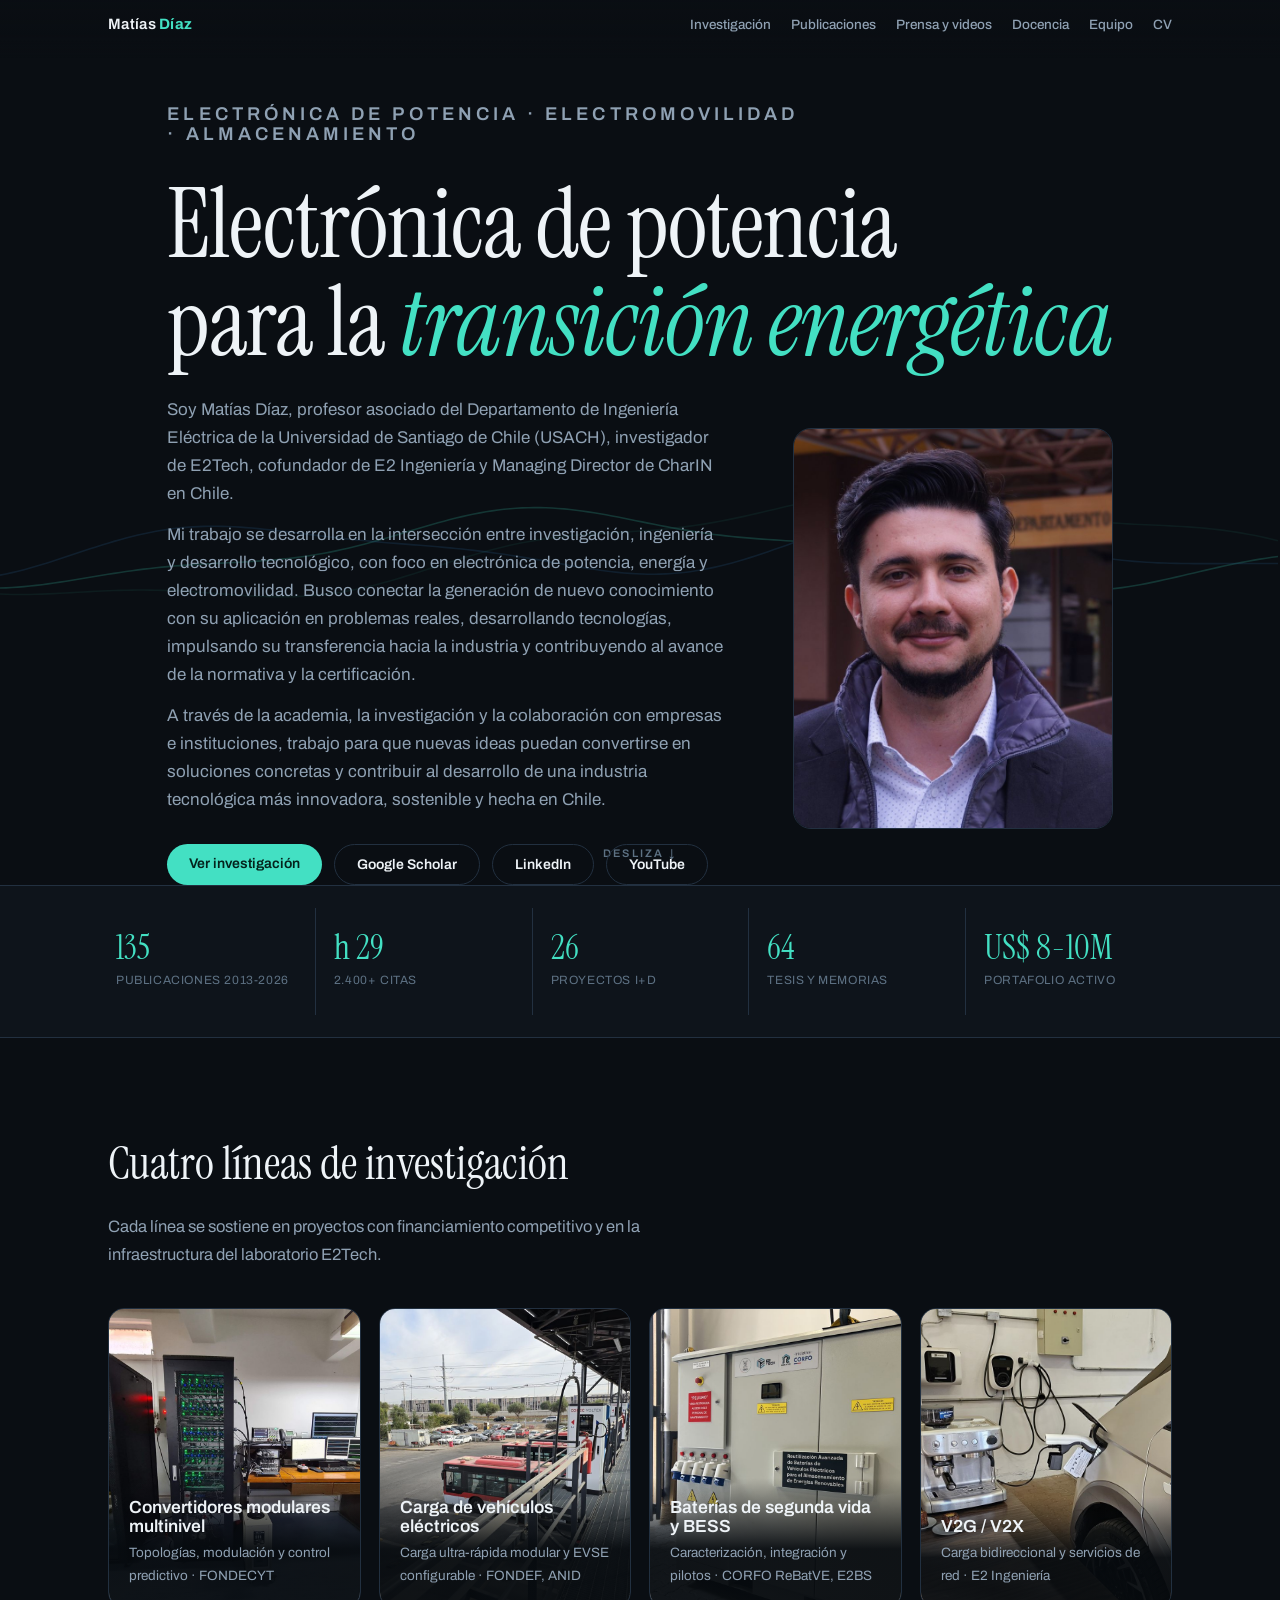
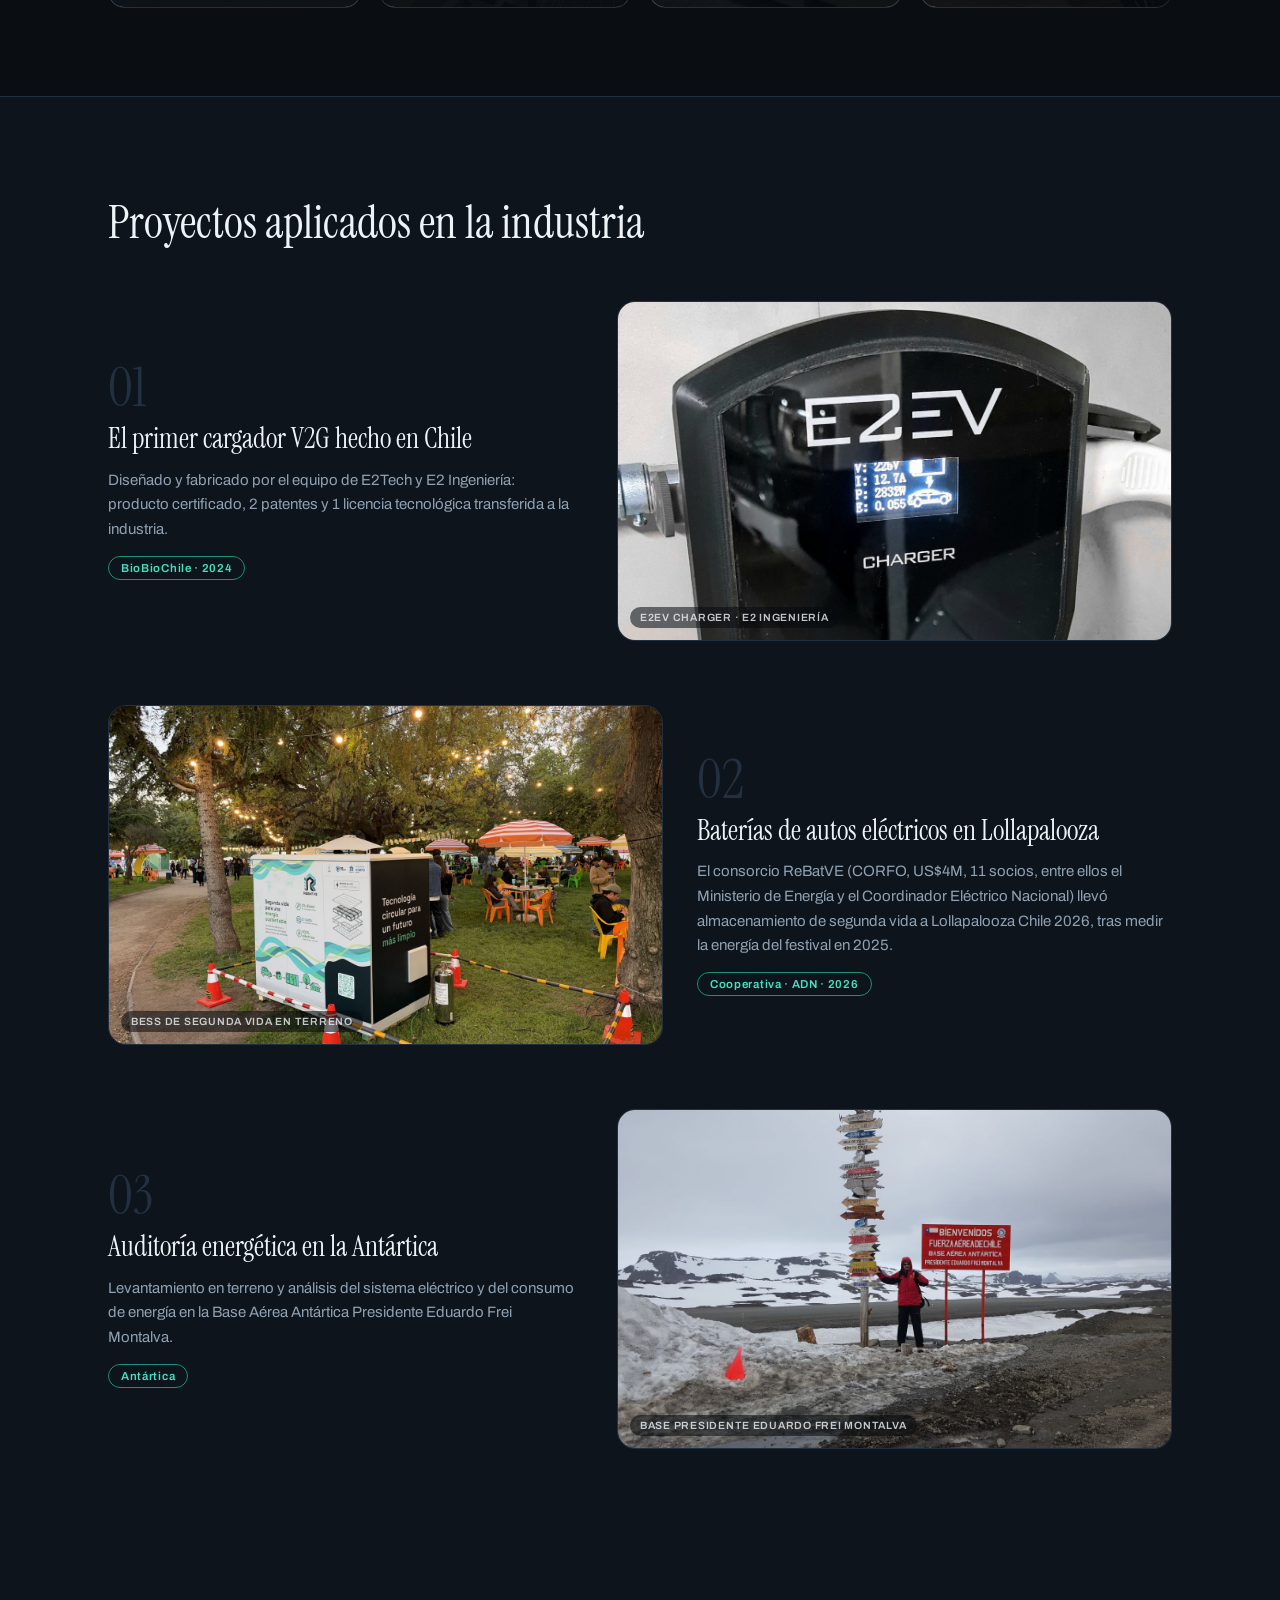
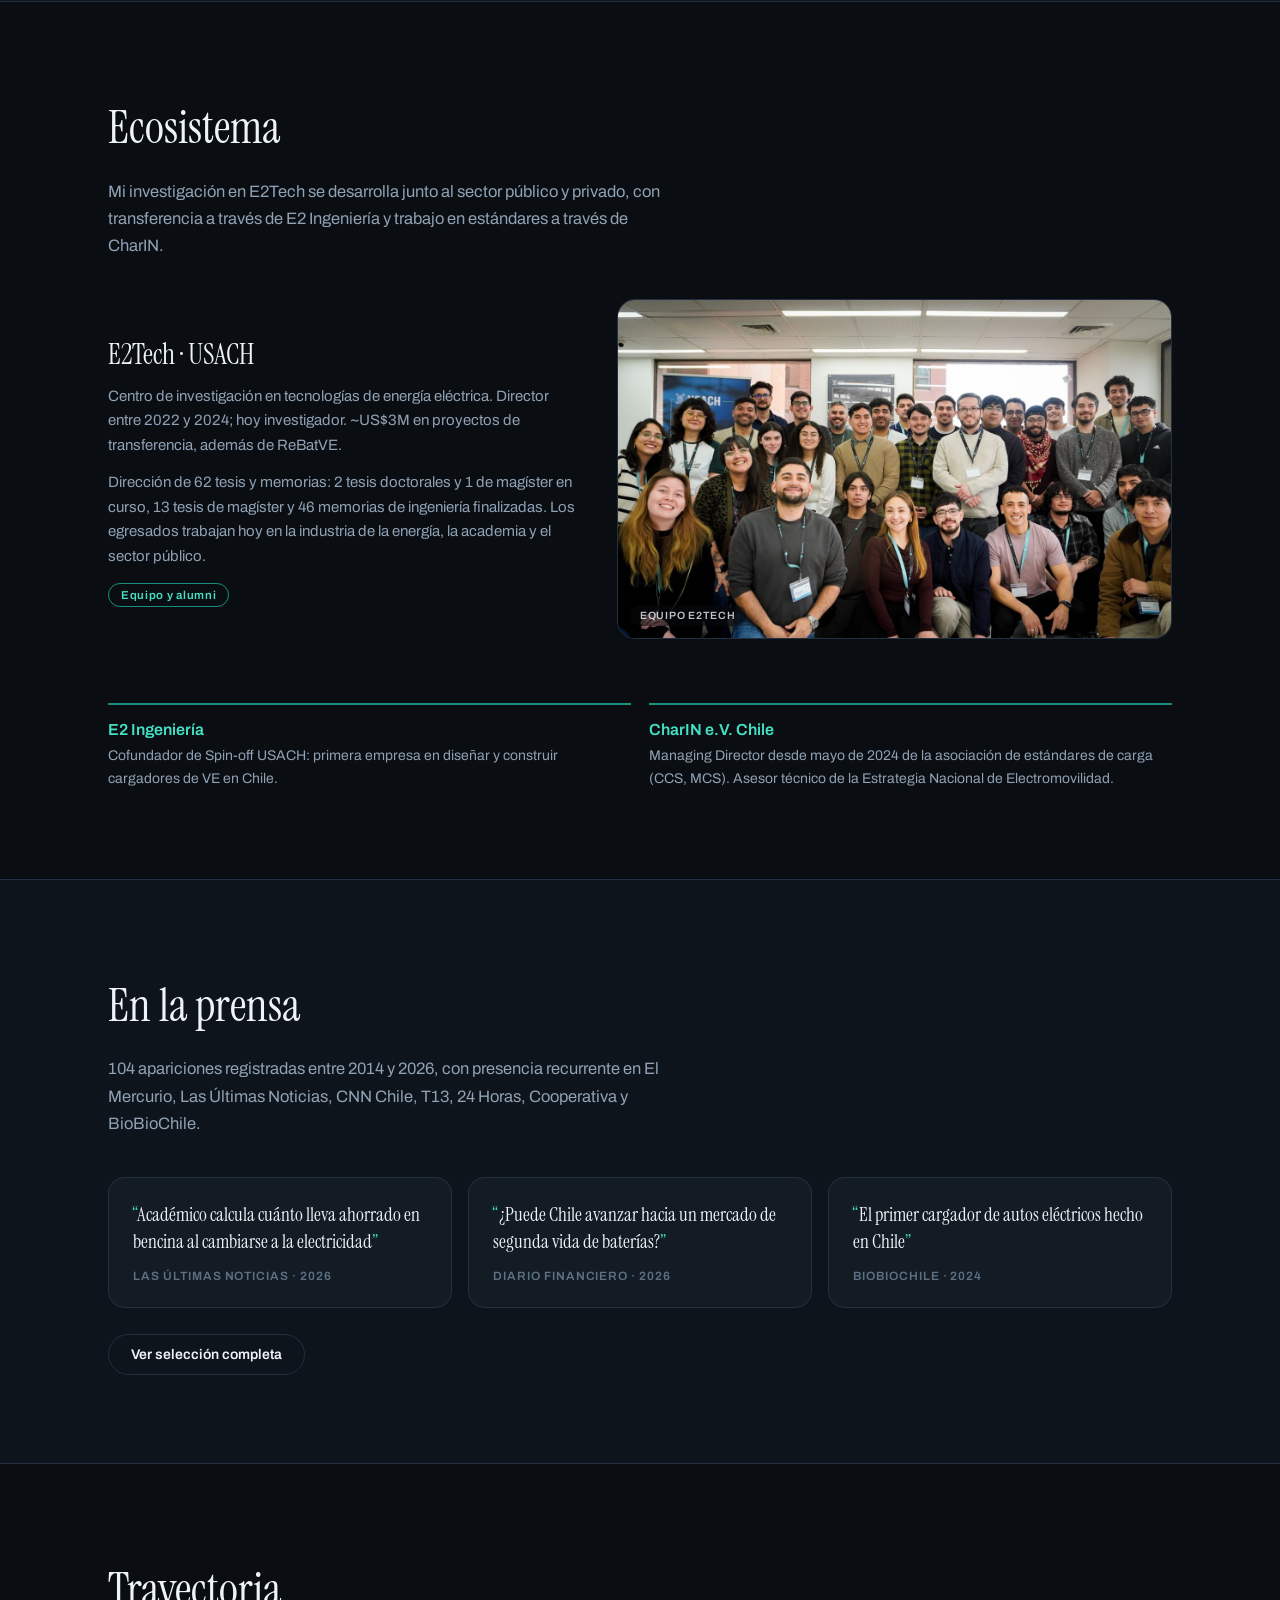
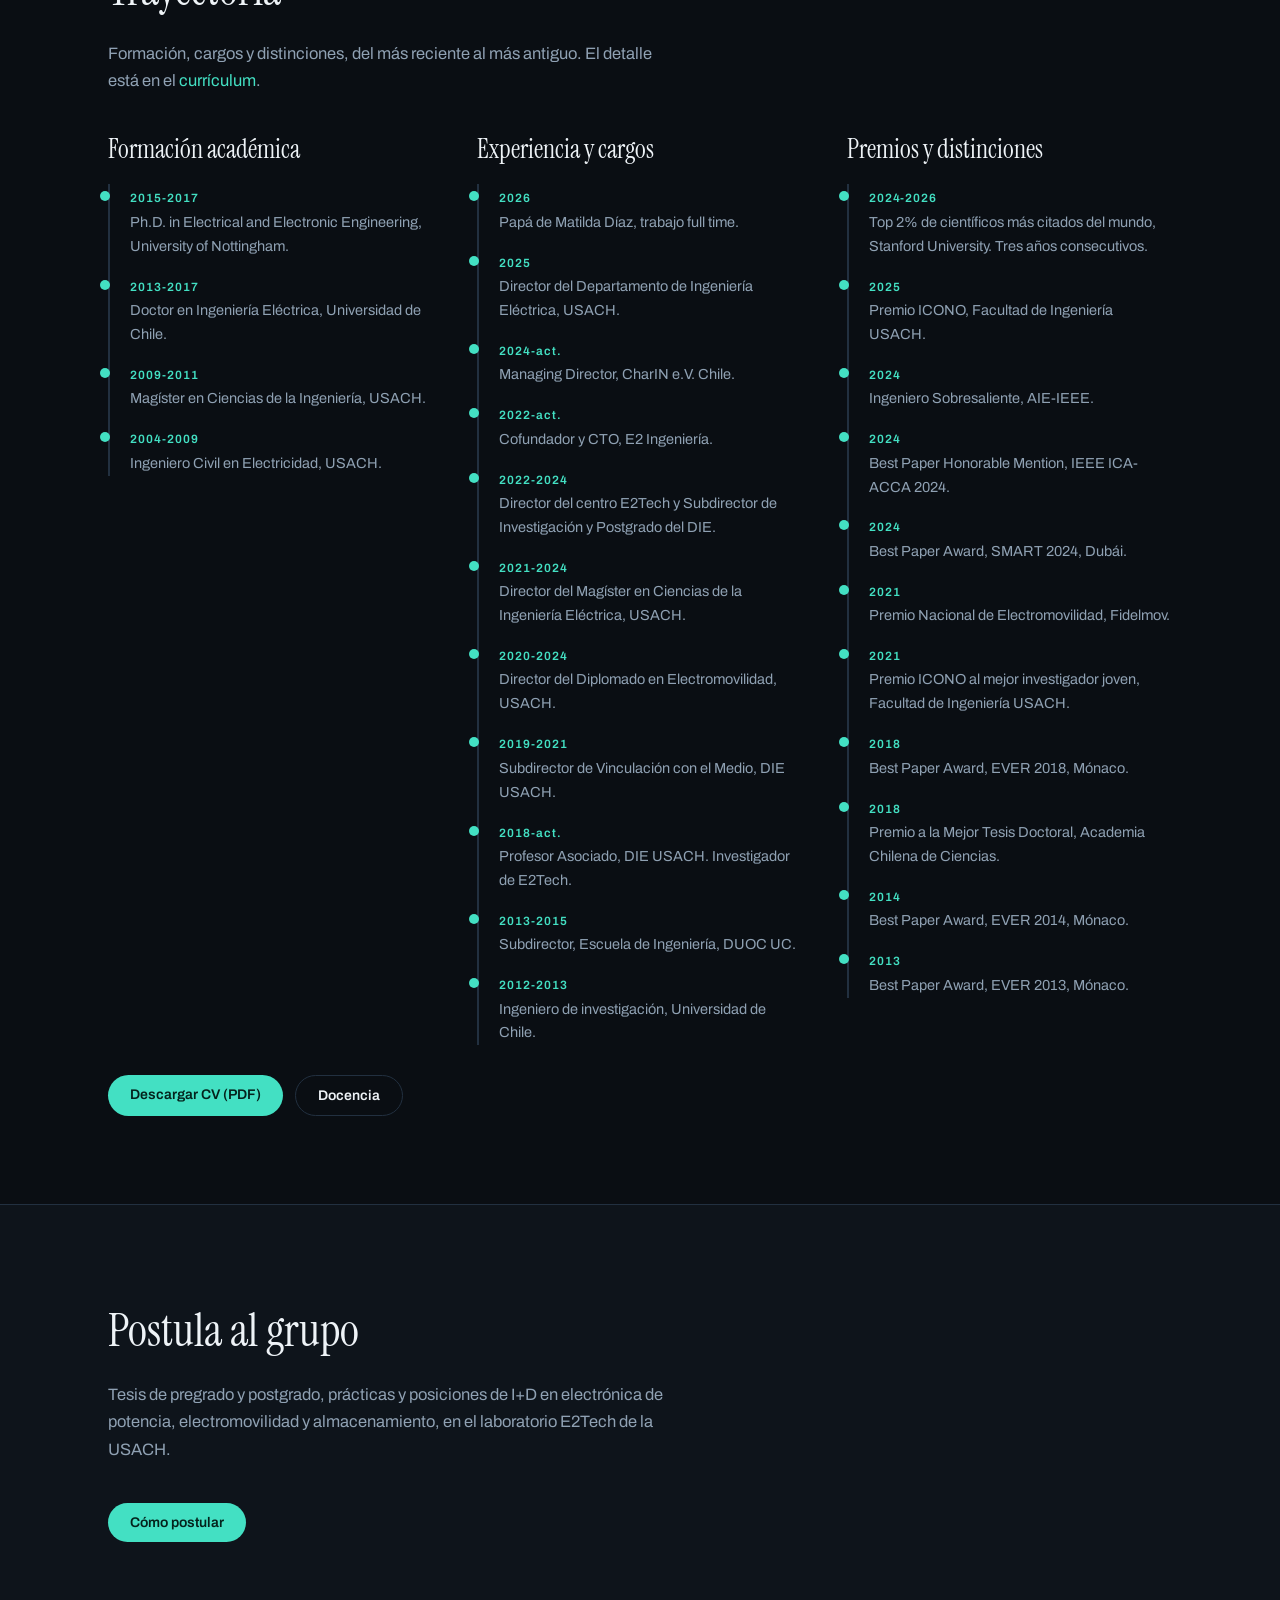
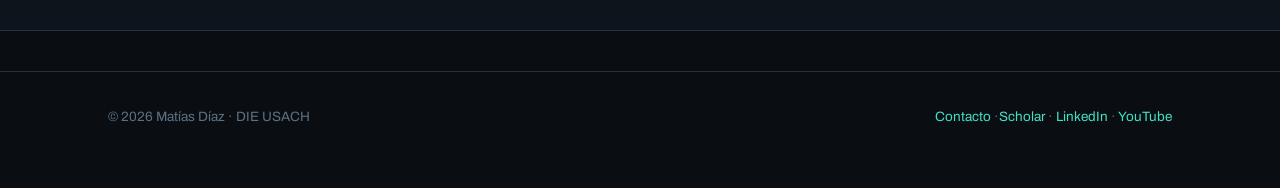
==== commit 864dc8fb: "Ecosistema: quitar foto grupal de la bajada" ====
--- a/index.html
+++ b/index.html
@@ -89,7 +89,6 @@
 <section><div class="wrap">
   <div class="head reveal"><h2>Ecosistema</h2>
   <p>Mi investigación en E2Tech se desarrolla junto al sector público y privado, con transferencia a través de E2 Ingeniería y trabajo en estándares a través de CharIN.</p></div>
-  <img class="headfoto reveal" style="max-width:100%;aspect-ratio:2/1;object-position:center 48%;margin:0 0 56px" src="assets/fotos/ecosistema-diplomado.jpg" alt="Encuentro de electromovilidad con actores públicos y privados en el Departamento de Ingeniería Eléctrica de la USACH" width="1500" height="999" loading="lazy">
   <div class="story reveal">
     <div class="photo"><div class="img foto" style="position:absolute;inset:0;background-image:url(assets/fotos/equipo-e2tech.jpg)"></div><span class="cap">Equipo E2Tech</span></div>
     <div class="txt"><h3>E2Tech · USACH</h3>
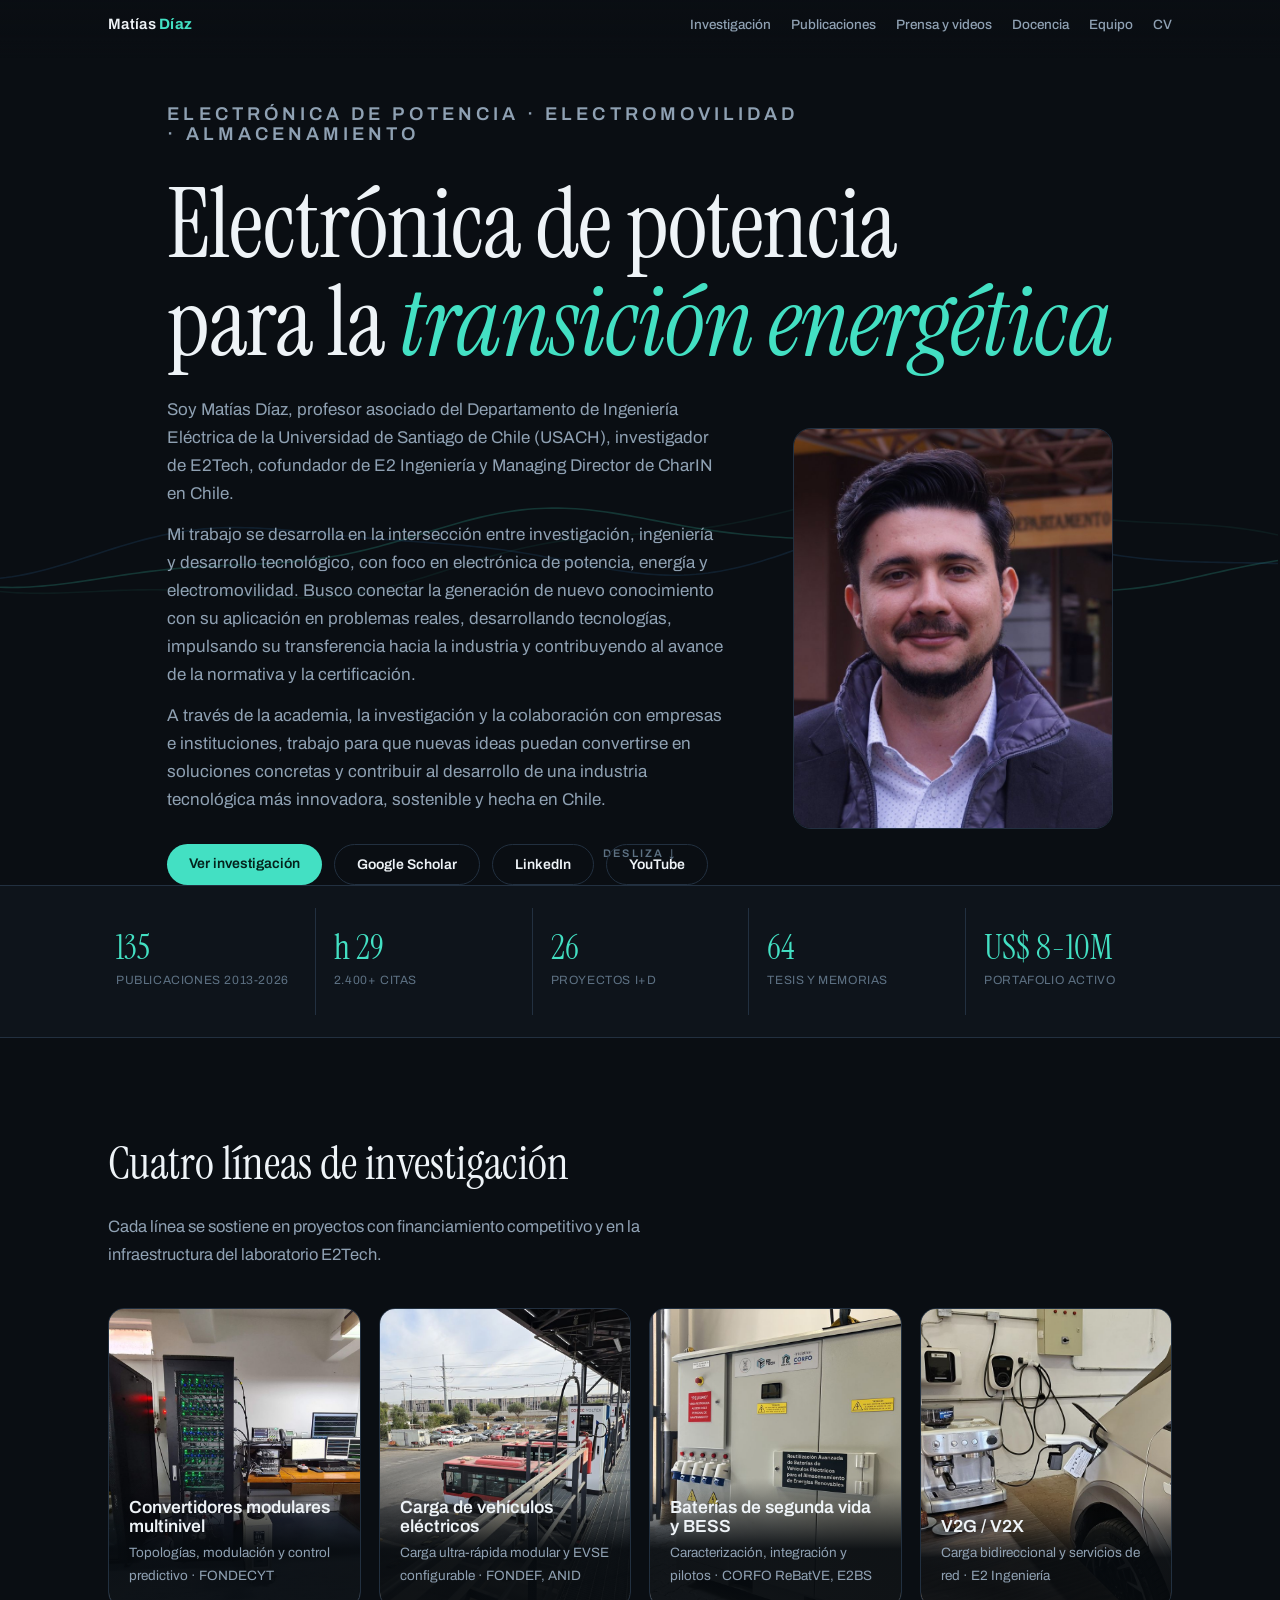
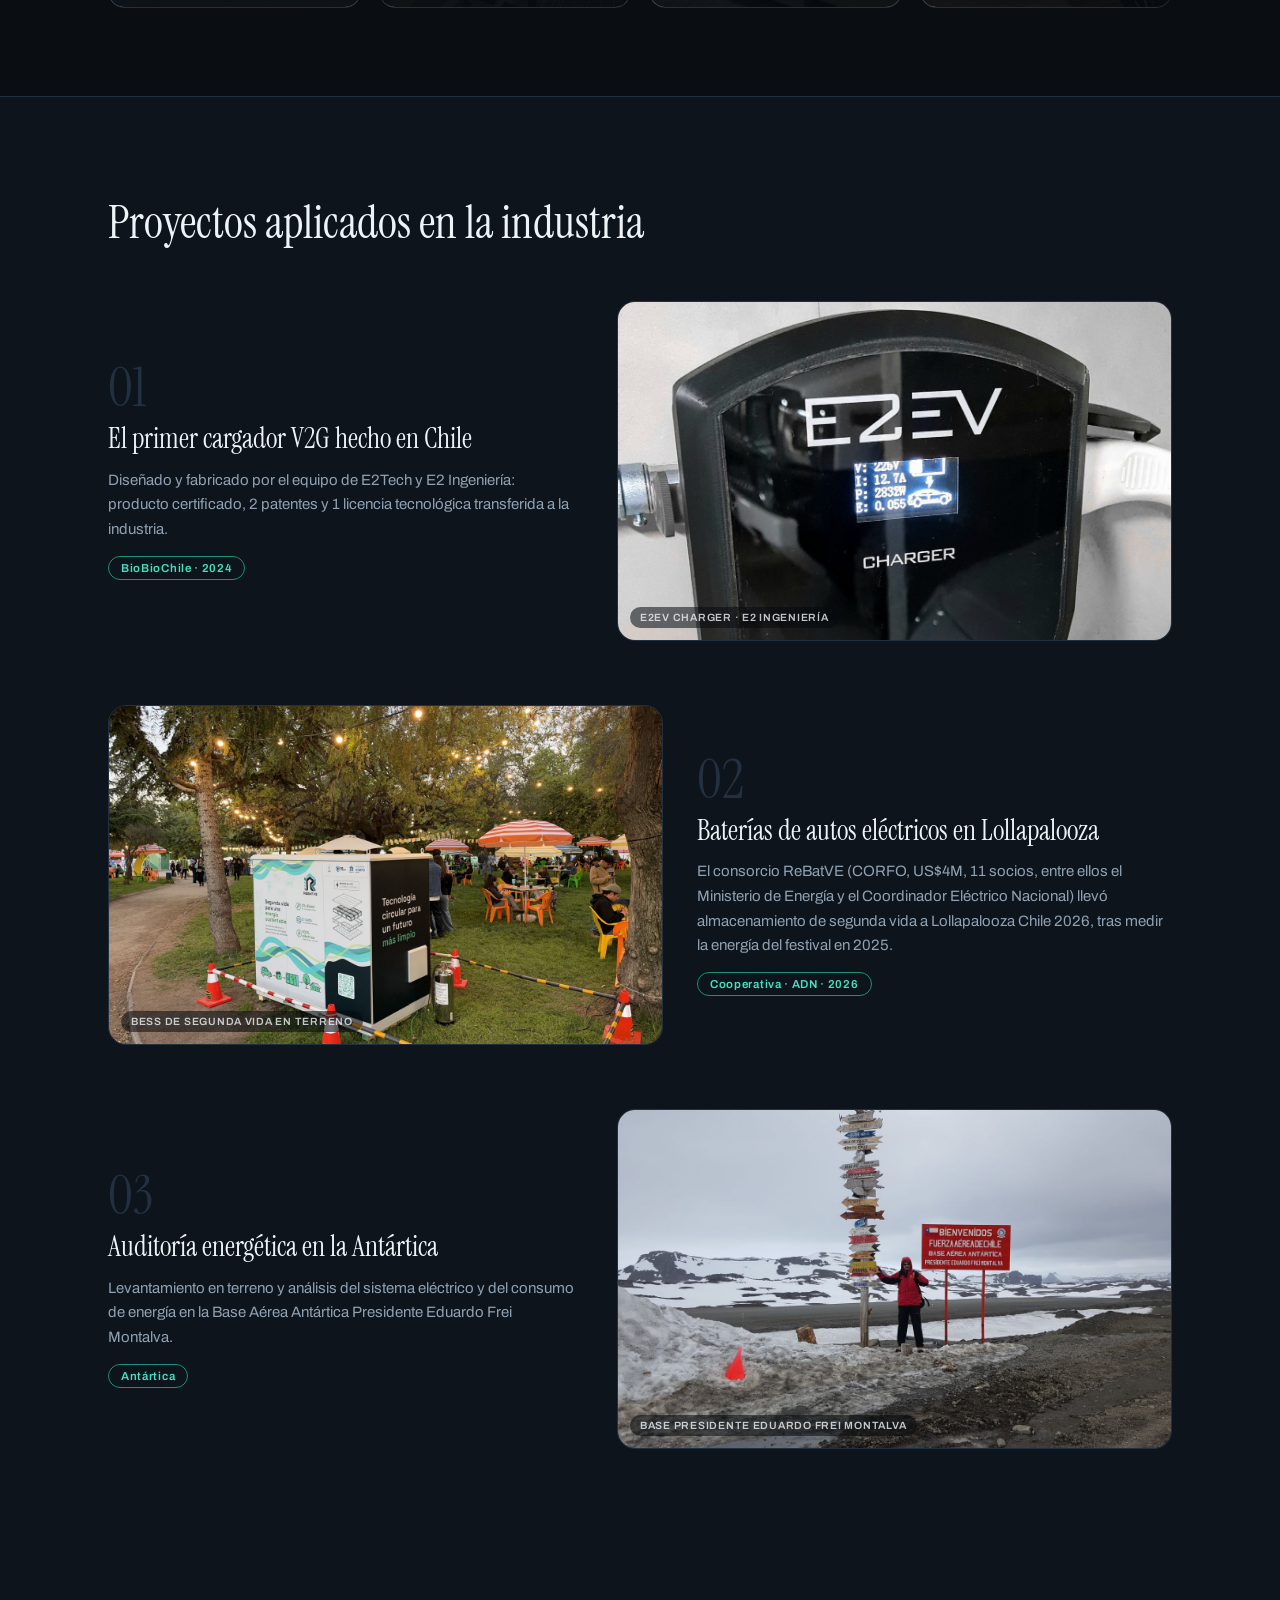
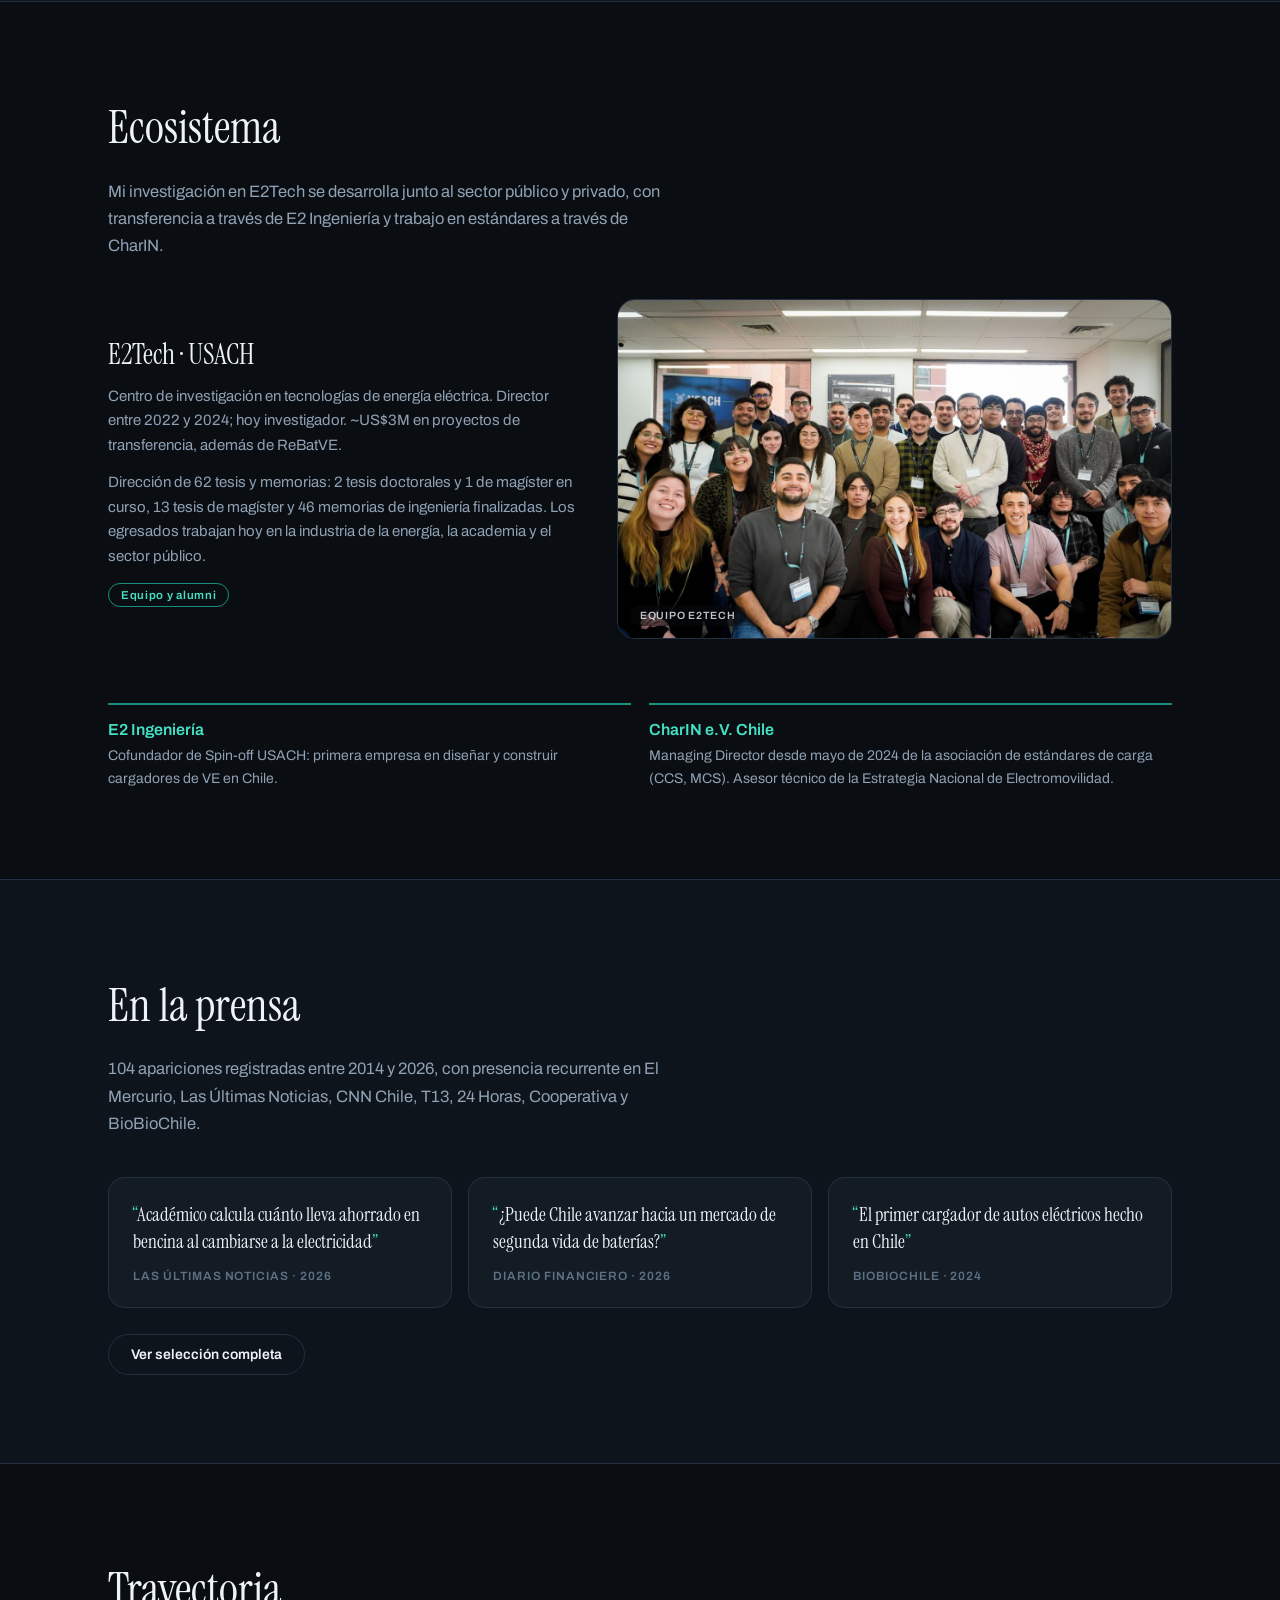
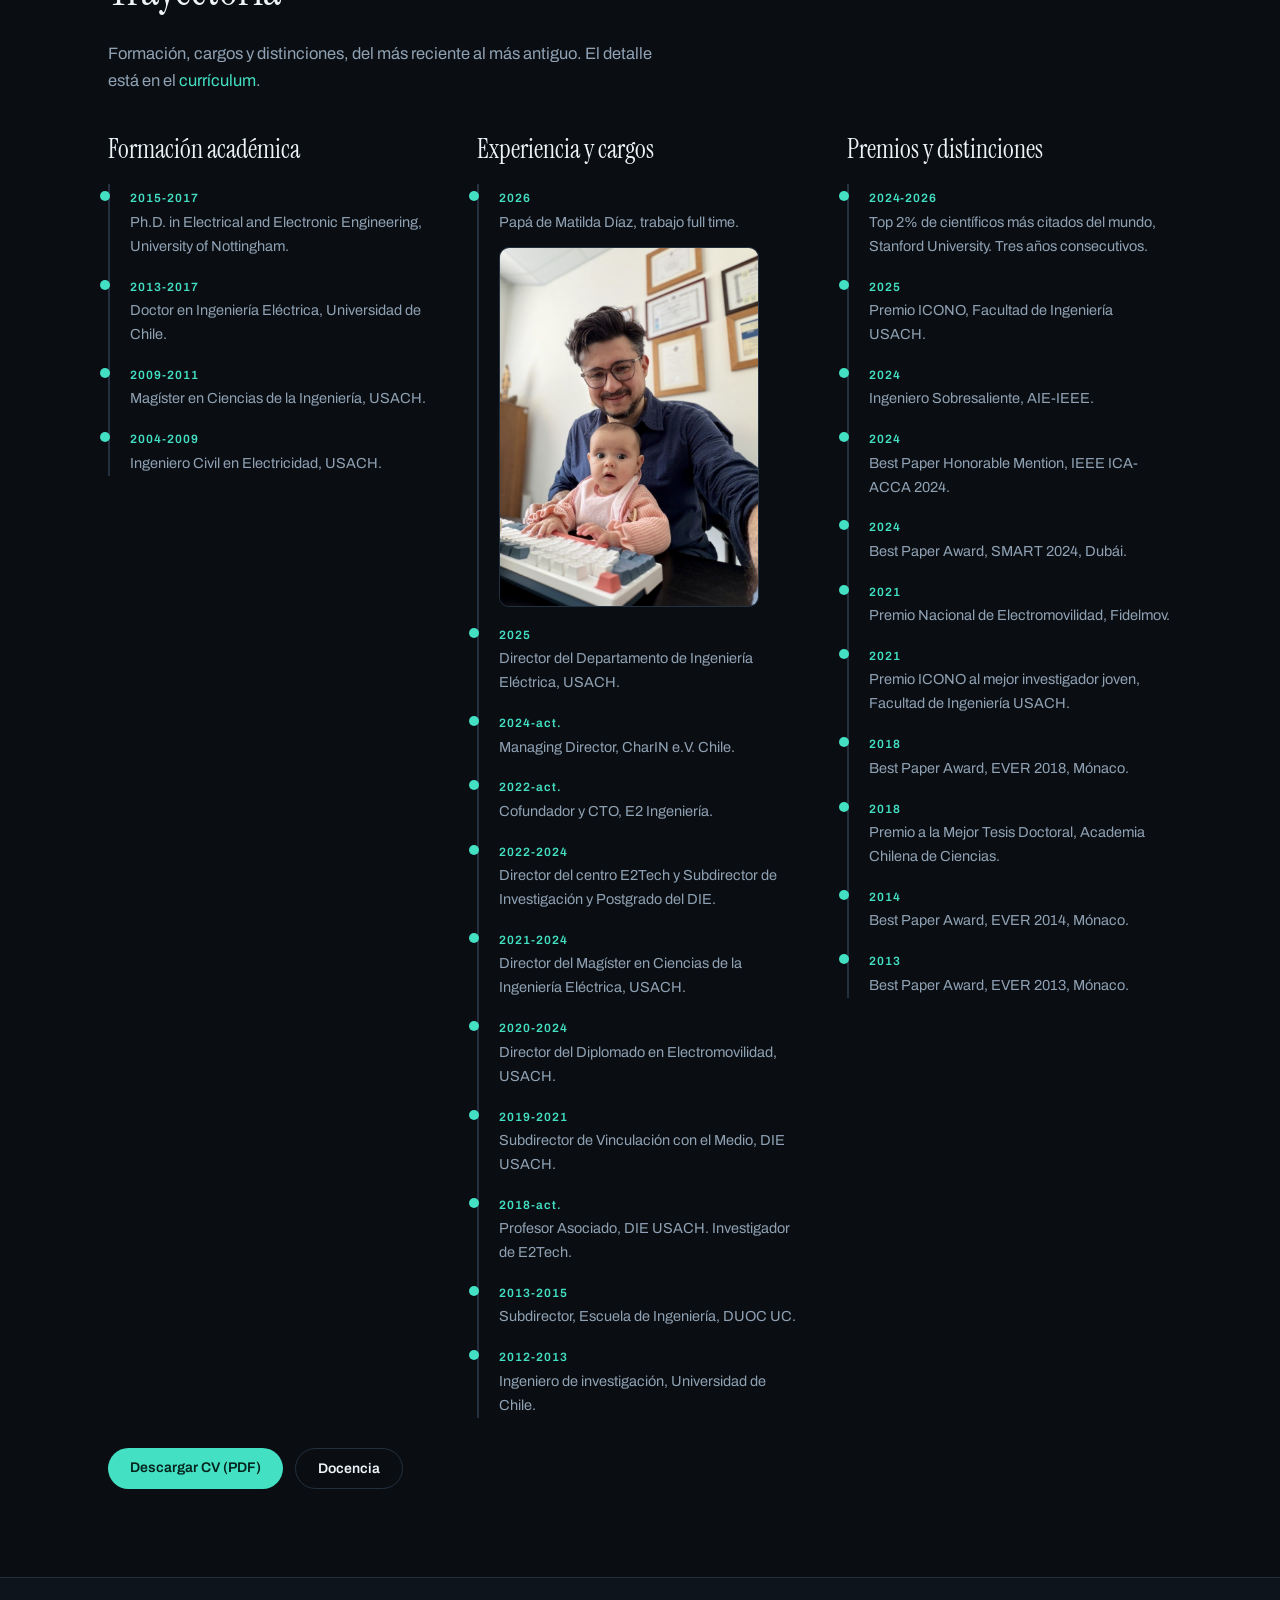
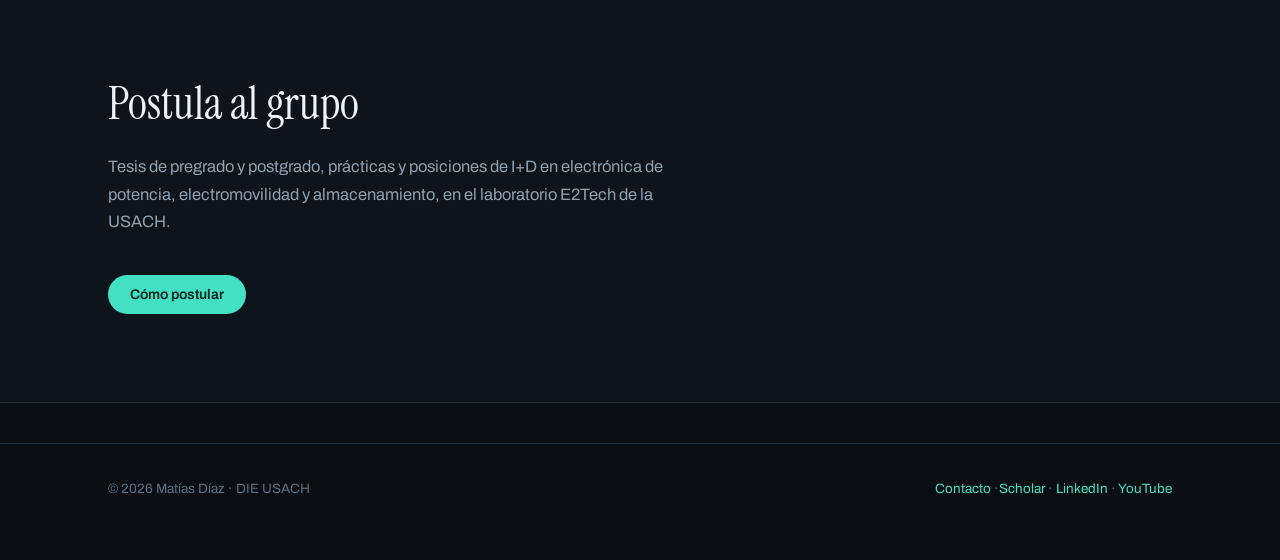
==== commit 5b0bc1fe: "Trayectoria y CV: foto con Matilda en Experiencia y cargos Co-Authored-By: Claude Fable 5.2 <noreply" ====
--- a/index.html
+++ b/index.html
@@ -123,7 +123,7 @@
       <div><time>2004-2009</time><p>Ingeniero Civil en Electricidad, USACH.</p></div>
     </div></div>
     <div><h3>Experiencia y cargos</h3><div class="tl">
-      <div><time>2026</time><p>Papá de Matilda Díaz, trabajo full time.</p></div>
+      <div><time>2026</time><p>Papá de Matilda Díaz, trabajo full time.</p><img class="tlfoto" src="assets/fotos/matias-matilda.jpg" alt="Matías Díaz con su hija Matilda en su oficina" width="752" height="1044" loading="lazy"></div>
       <div><time>2025</time><p>Director del Departamento de Ingeniería Eléctrica, USACH.</p></div>
       <div><time>2024-act.</time><p>Managing Director, CharIN e.V. Chile.</p></div>
       <div><time>2022-act.</time><p>Cofundador y CTO, E2 Ingeniería.</p></div>
--- a/assets/site.css
+++ b/assets/site.css
@@ -140,3 +140,4 @@
 .tray{display:grid;grid-template-columns:repeat(auto-fit,minmax(290px,1fr));gap:44px;align-items:start}
 .tray h3{font:400 26px/1.15 "Instrument Serif",serif;margin-bottom:20px}
 .tray .tl{gap:14px;padding-left:20px}
+.tl .tlfoto{display:block;margin-top:12px;width:100%;max-width:260px;height:auto;border-radius:10px;border:1px solid var(--line)}
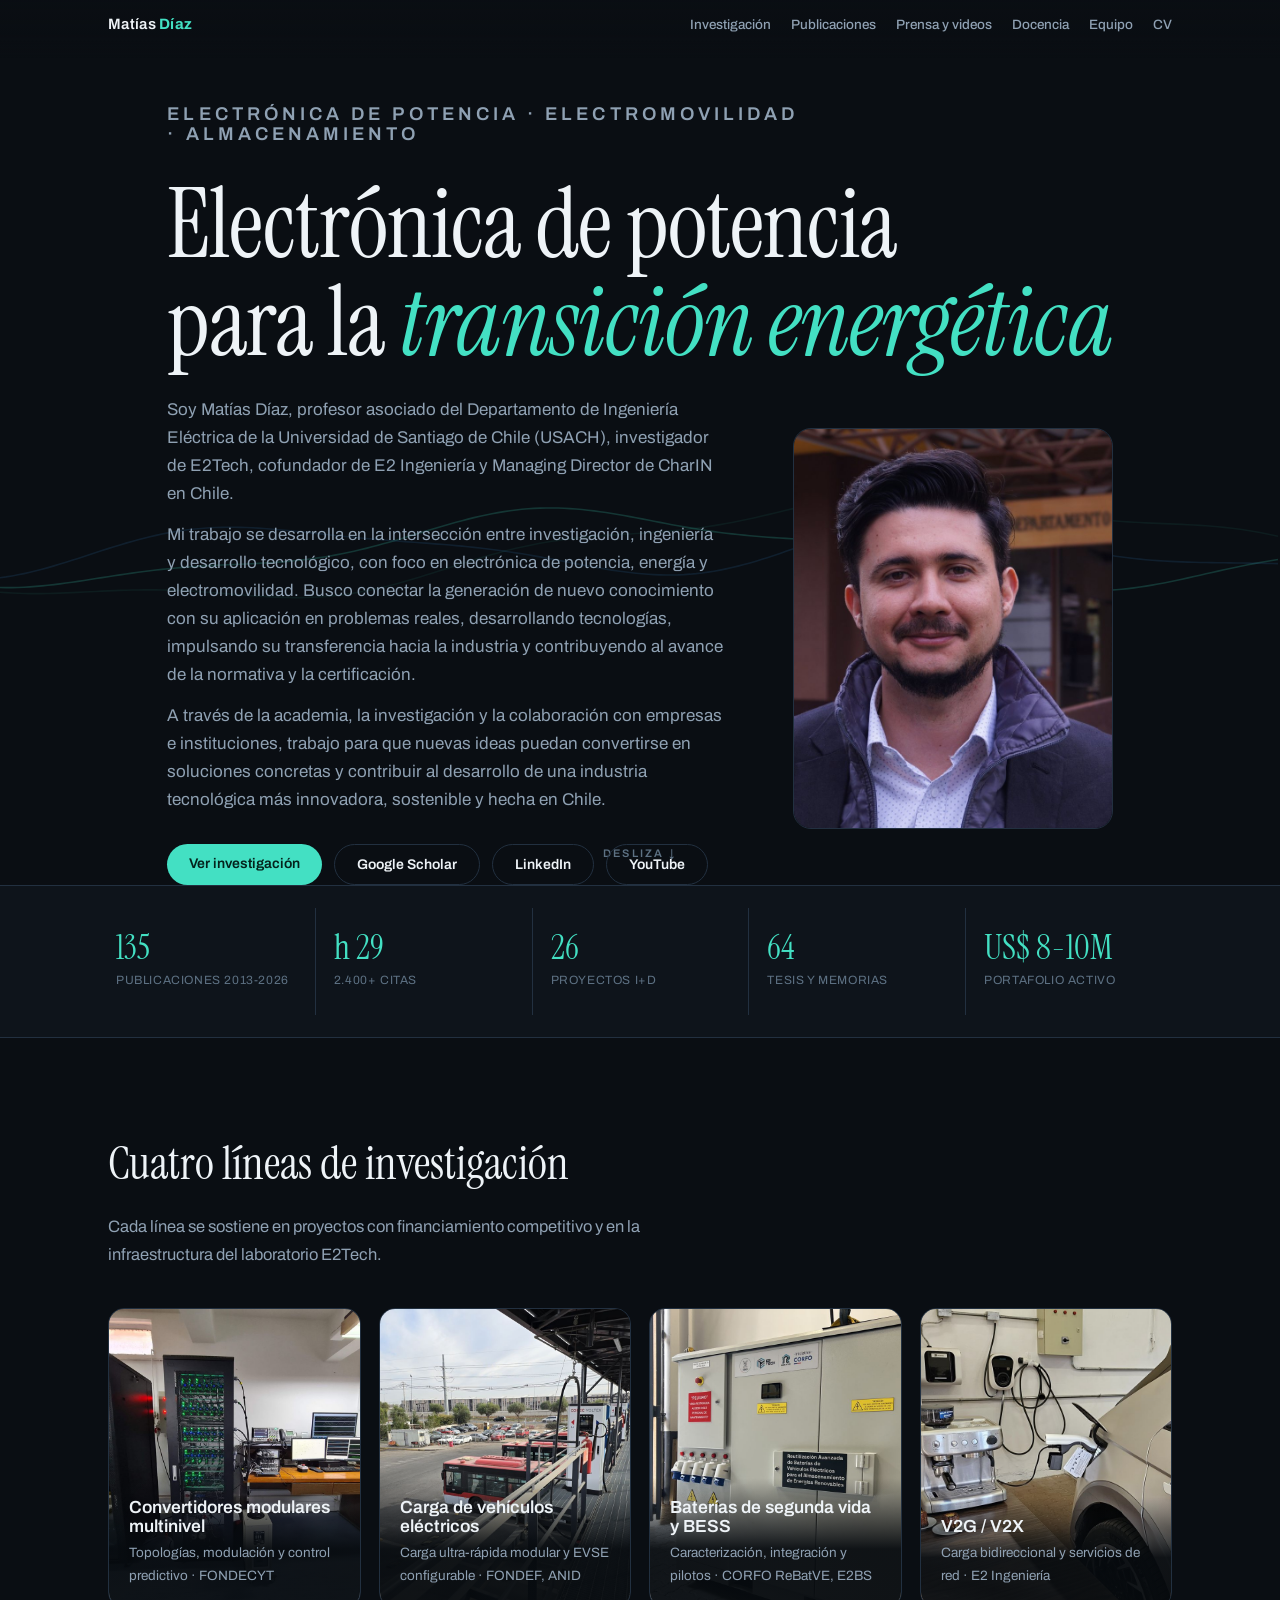
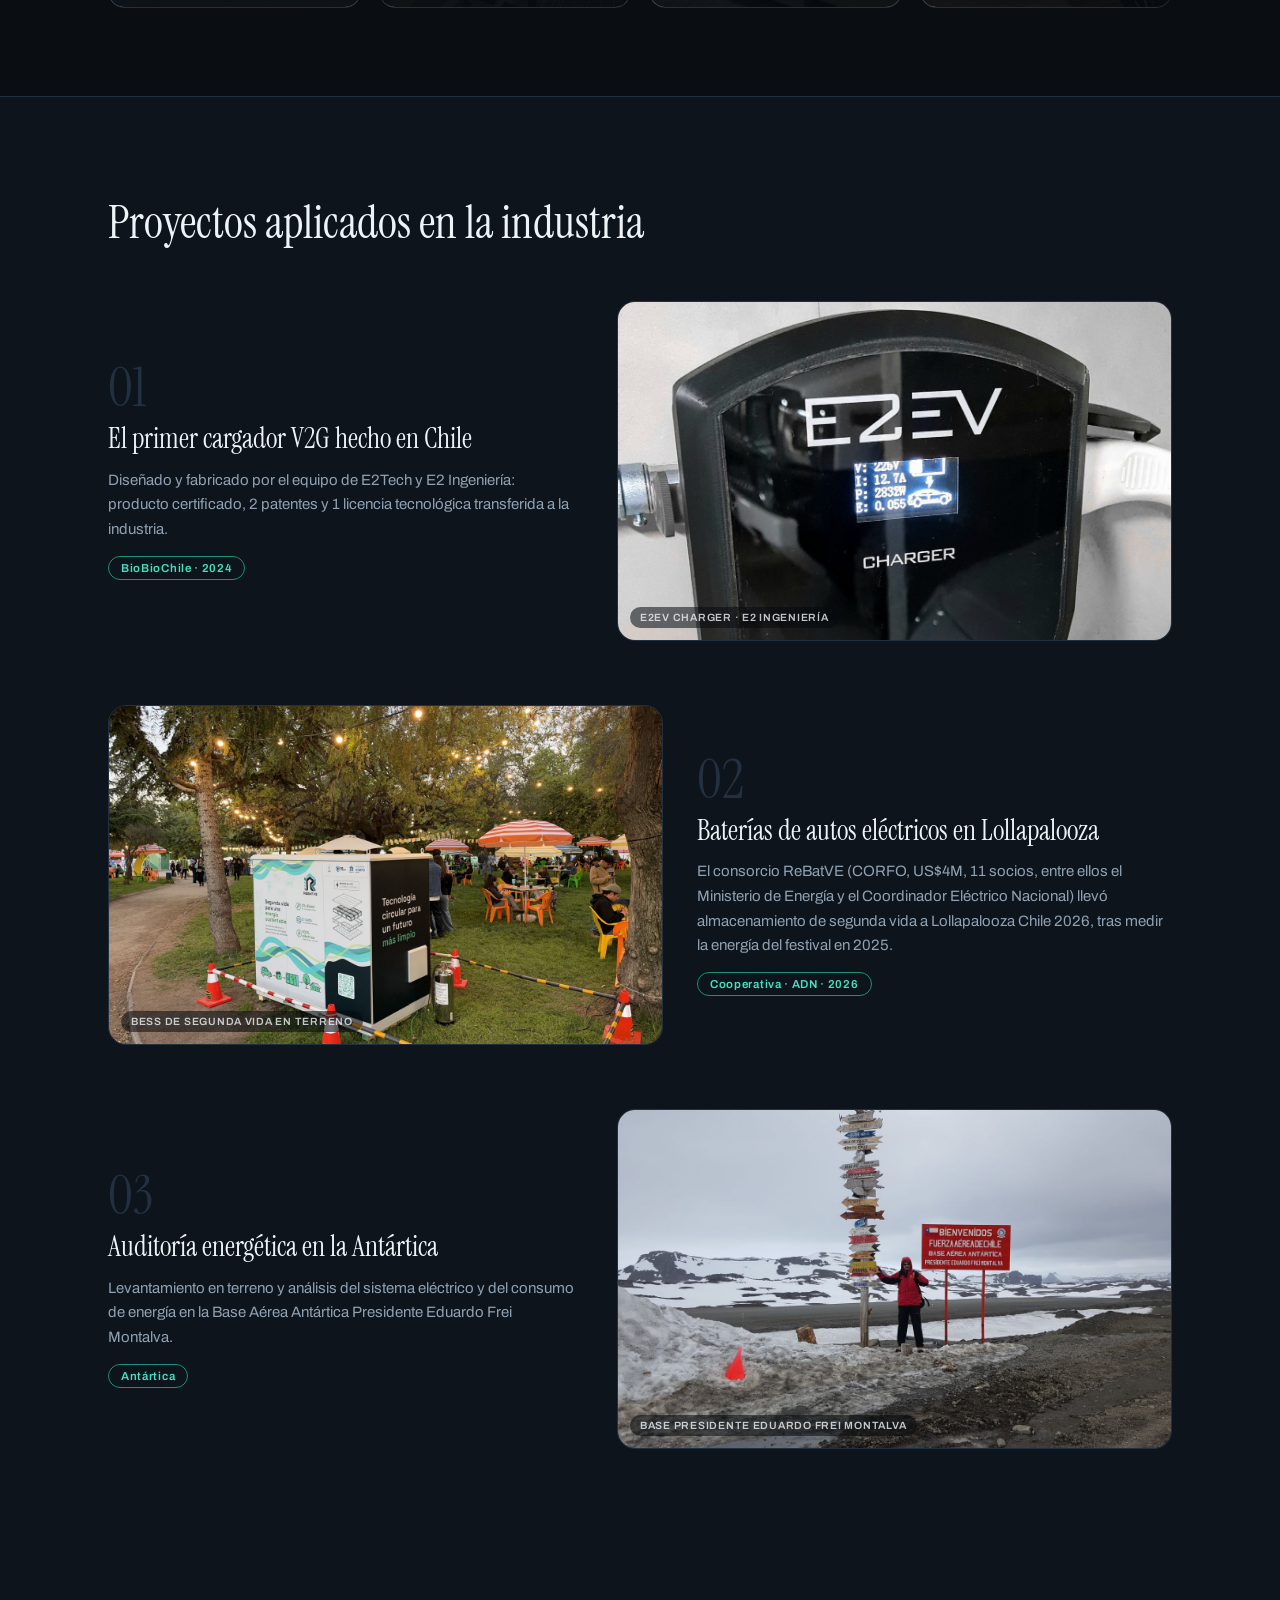
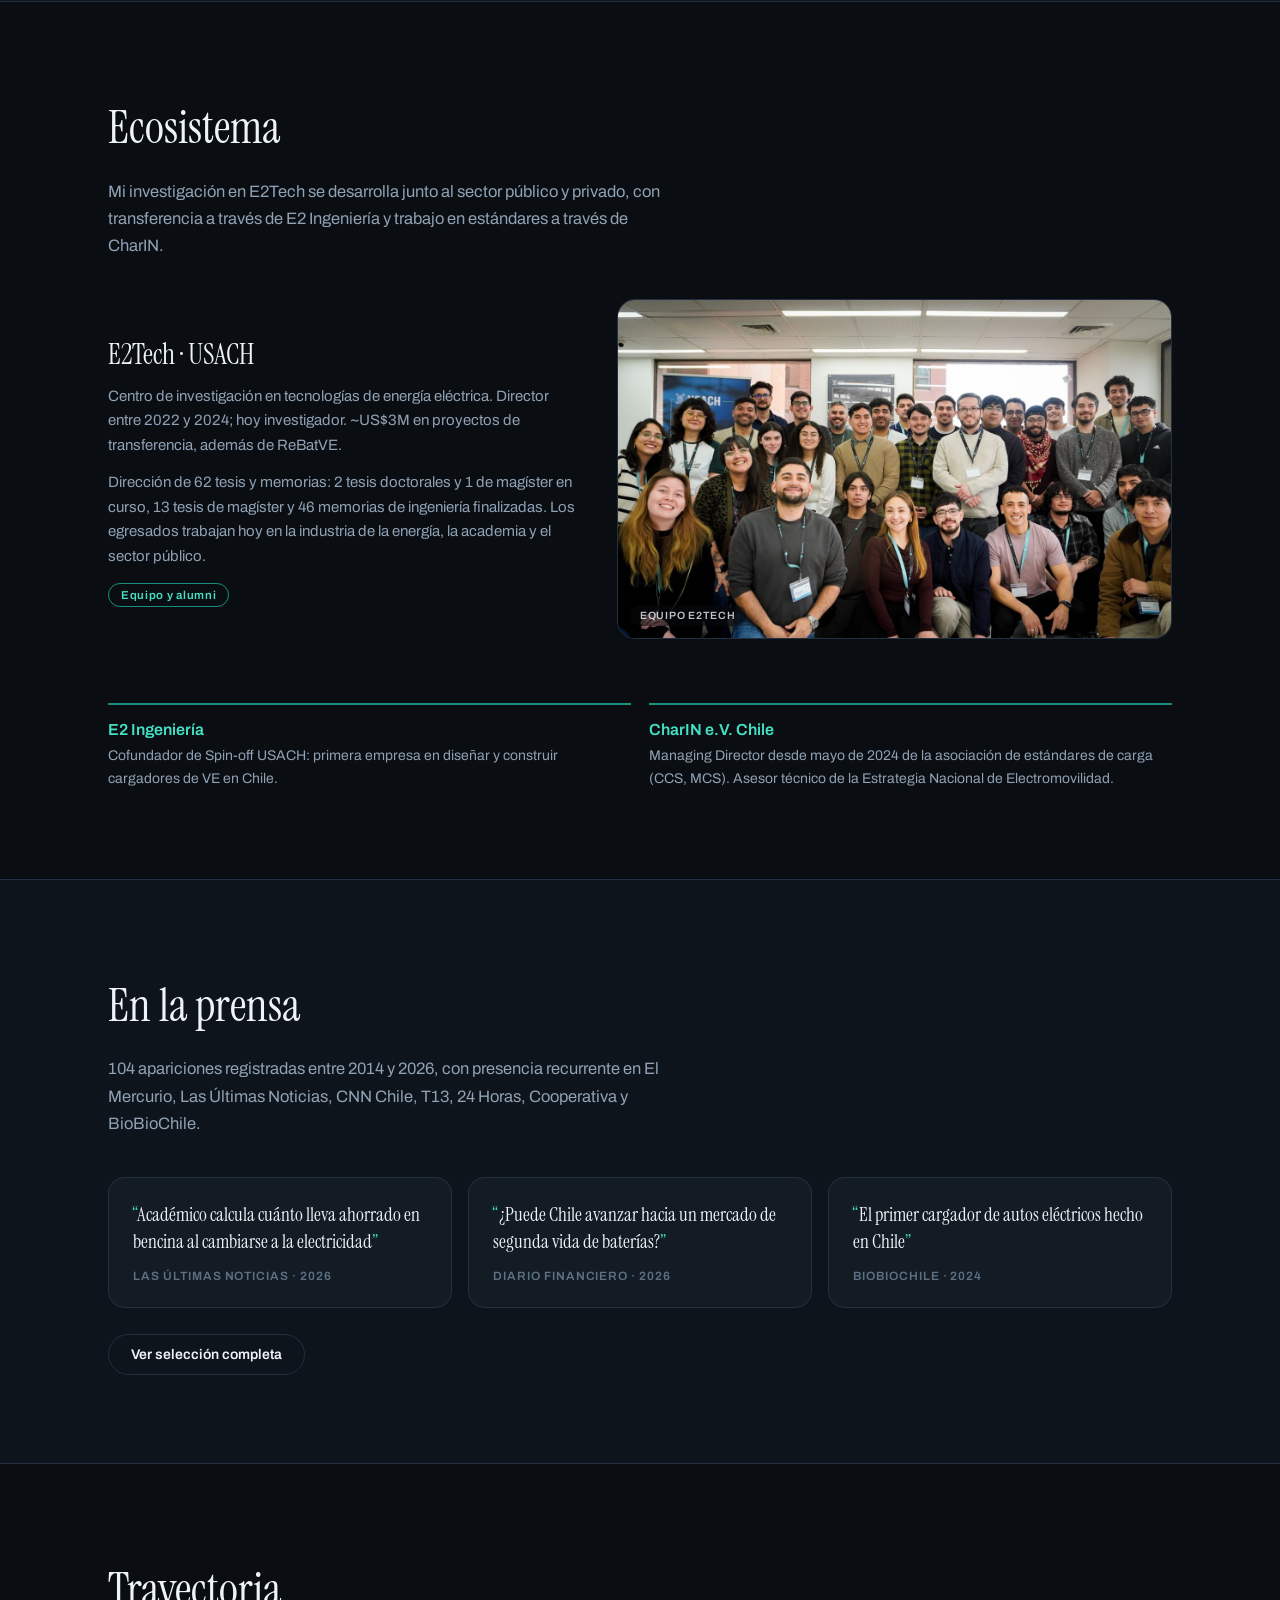
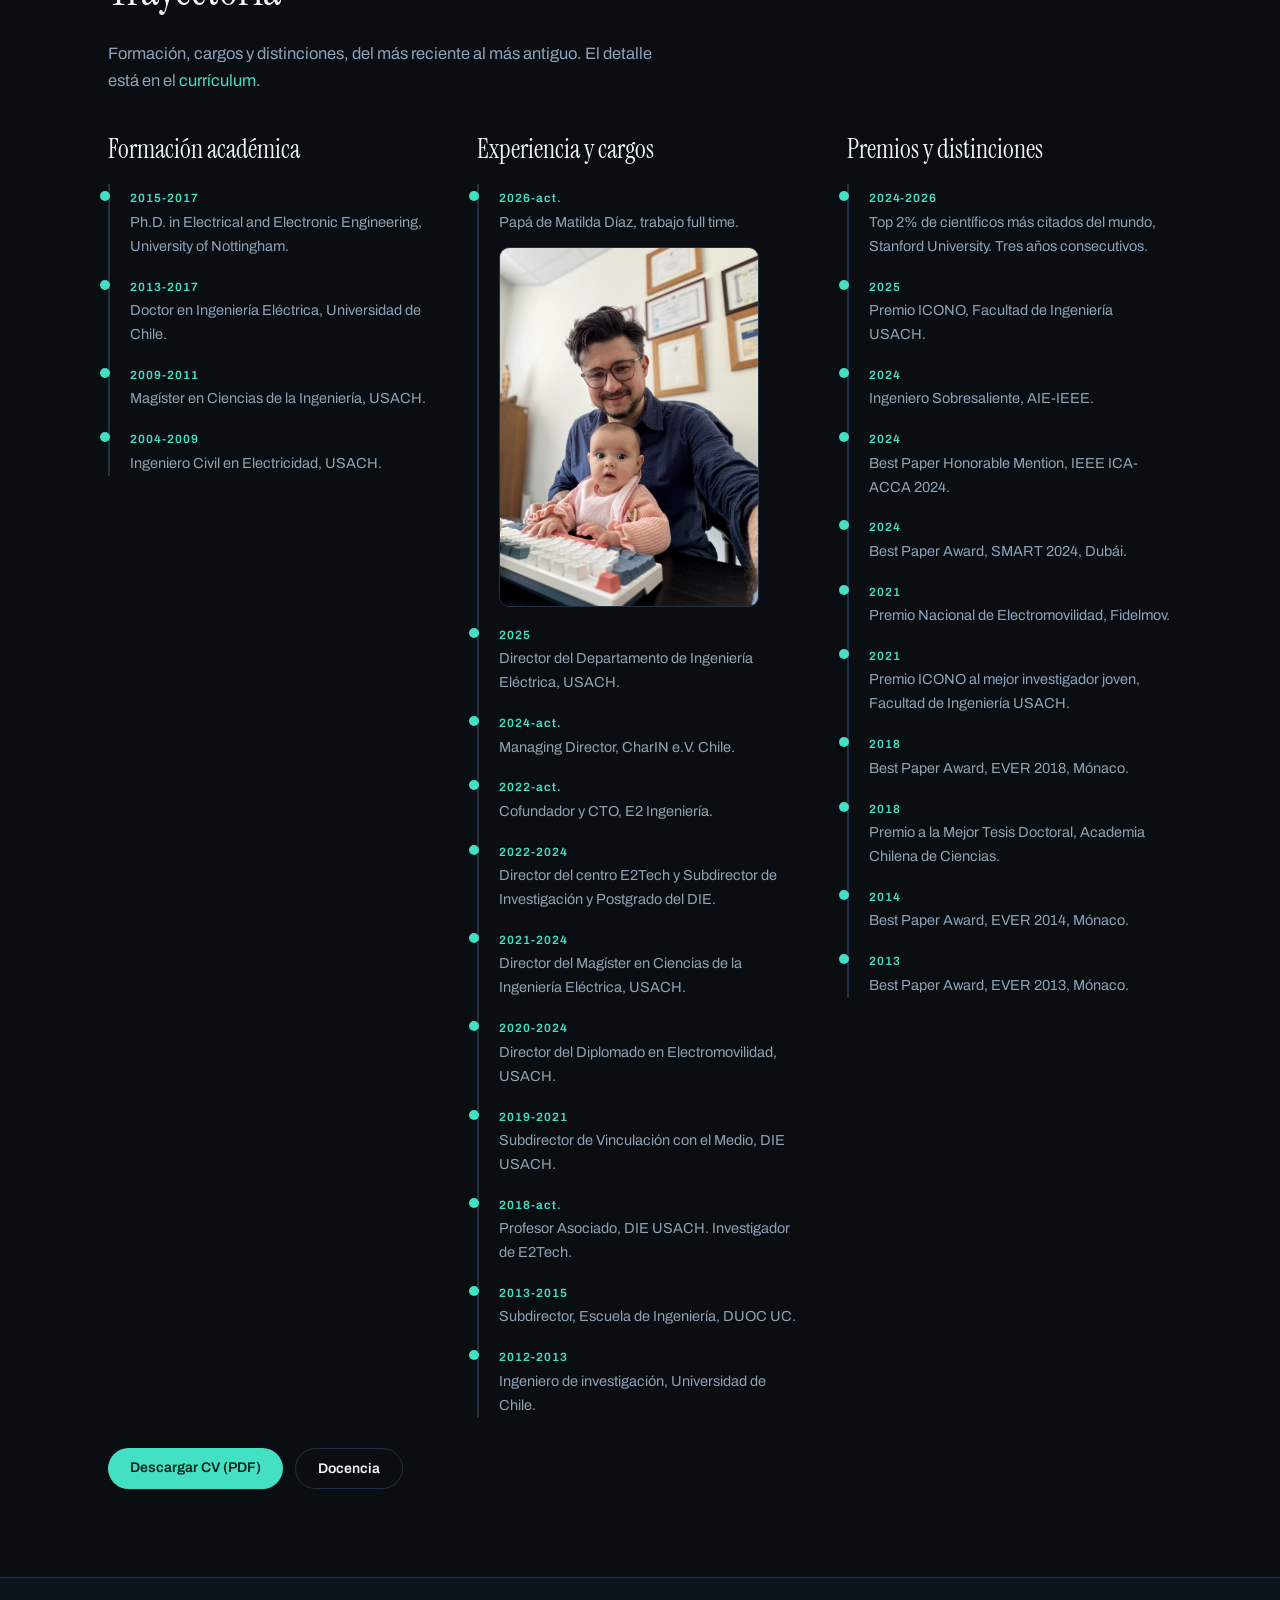
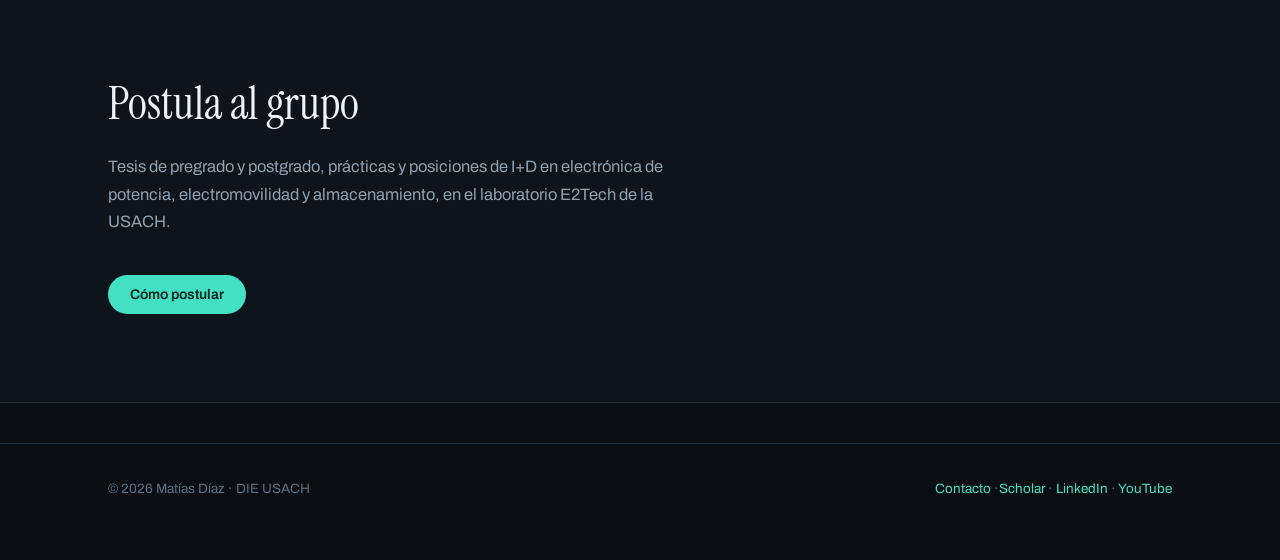
==== commit 4d9f7e2e: "Trayectoria: Papá de Matilda 2026-act. Co-Authored-By: Claude Fable 5.2 <noreply@anthropic.com> Clau" ====
--- a/index.html
+++ b/index.html
@@ -123,7 +123,7 @@
       <div><time>2004-2009</time><p>Ingeniero Civil en Electricidad, USACH.</p></div>
     </div></div>
     <div><h3>Experiencia y cargos</h3><div class="tl">
-      <div><time>2026</time><p>Papá de Matilda Díaz, trabajo full time.</p><img class="tlfoto" src="assets/fotos/matias-matilda.jpg" alt="Matías Díaz con su hija Matilda en su oficina" width="752" height="1044" loading="lazy"></div>
+      <div><time>2026-act.</time><p>Papá de Matilda Díaz, trabajo full time.</p><img class="tlfoto" src="assets/fotos/matias-matilda.jpg" alt="Matías Díaz con su hija Matilda en su oficina" width="752" height="1044" loading="lazy"></div>
       <div><time>2025</time><p>Director del Departamento de Ingeniería Eléctrica, USACH.</p></div>
       <div><time>2024-act.</time><p>Managing Director, CharIN e.V. Chile.</p></div>
       <div><time>2022-act.</time><p>Cofundador y CTO, E2 Ingeniería.</p></div>
--- a/assets/site.css
+++ b/assets/site.css
@@ -141,3 +141,11 @@
 .tray h3{font:400 26px/1.15 "Instrument Serif",serif;margin-bottom:20px}
 .tray .tl{gap:14px;padding-left:20px}
 .tl .tlfoto{display:block;margin-top:12px;width:100%;max-width:260px;height:auto;border-radius:10px;border:1px solid var(--line)}
+.tesista{display:flex;gap:24px;padding:20px 0;border-bottom:1px solid var(--line);align-items:flex-start}
+.tesista img{flex:none;width:150px;height:180px;object-fit:cover;border-radius:12px;border:1px solid var(--line)}
+.tesista p{font-size:15px}
+.tesista .tit{color:var(--muted);margin-top:4px}
+.tesista .res{color:var(--muted);font-size:14.5px;margin-top:10px;max-width:78ch}
+.tesista .links{margin-top:12px;display:flex;gap:8px;flex-wrap:wrap}
+.tesista .links span{font:600 10.5px "Archivo",sans-serif;border:1px solid var(--line);color:var(--muted);padding:2px 8px;border-radius:4px}
+@media(max-width:600px){.tesista{flex-direction:column}}
